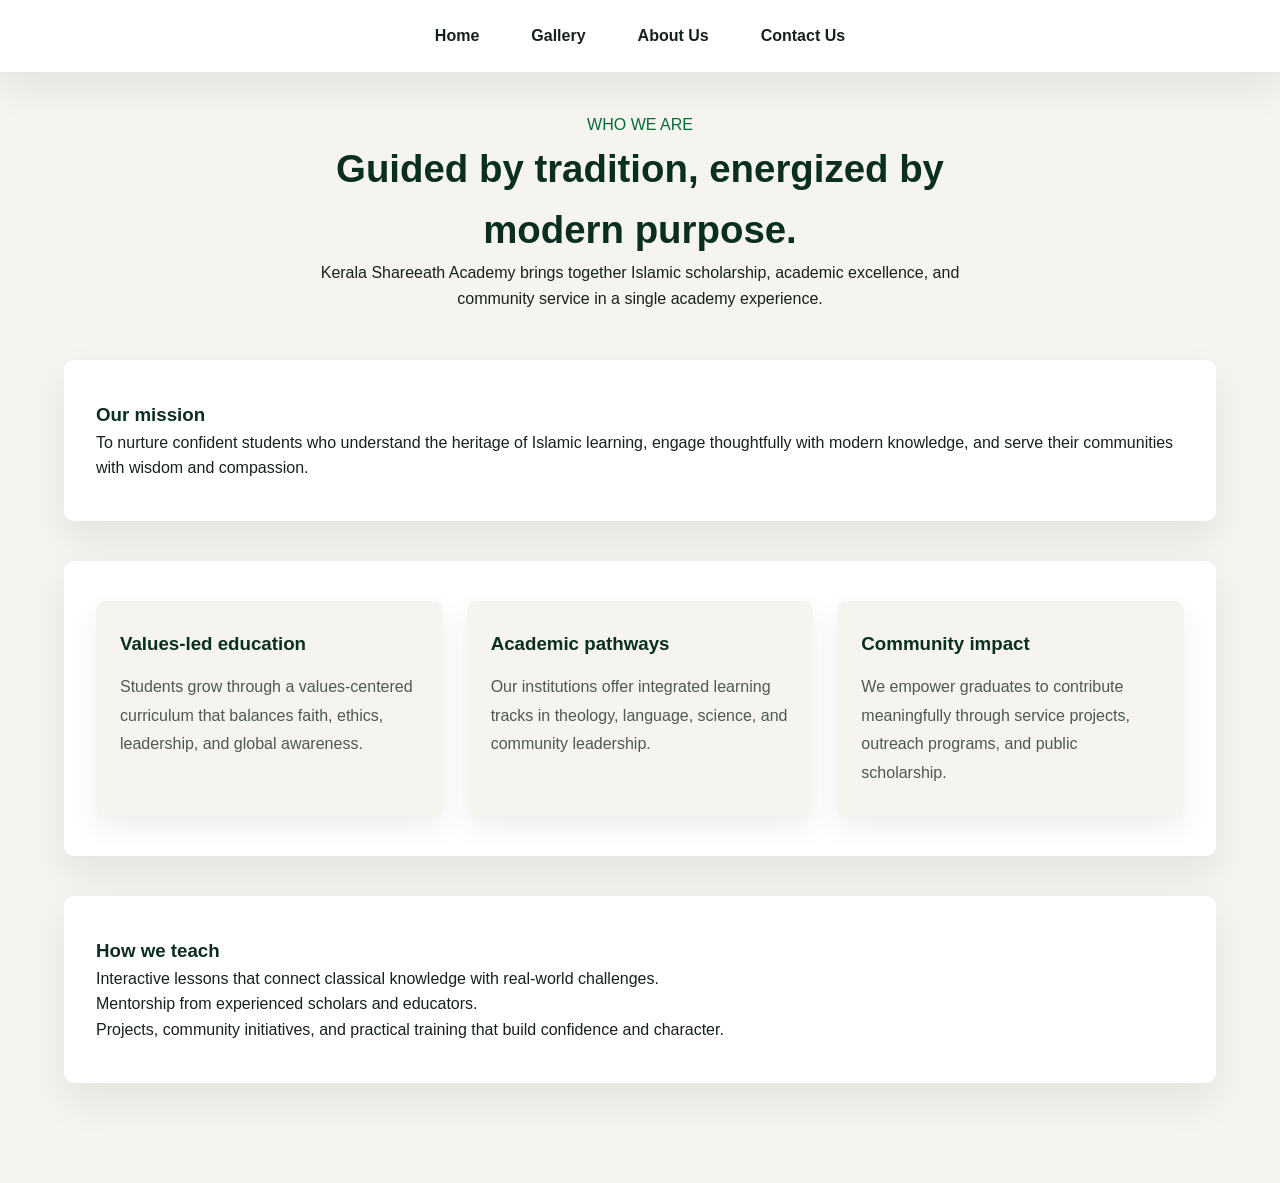
==== about.html @ facd6d51 "first commit" ====
<!doctype html>
<html lang="en">
<head>
  <meta charset="utf-8">
  <meta name="viewport" content="width=device-width,initial-scale=1">
  <title>About Us — Kerala Shareeath Academy</title>
  <link rel="stylesheet" href="style.css">
</head>
<body class="page-about">

<header class="site-header site-header--sub">
  <div class="nav-inner">
    <nav class="site-nav" aria-label="Primary">
      <ul>
        <li><a href="index.html">Home</a></li>
        <li><a href="gallery.html">Gallery</a></li>
        <li><a href="about.html" aria-current="page">About Us</a></li>
        <li><a href="contact.html">Contact Us</a></li>
      </ul>
    </nav>
    <button class="nav-toggle" aria-expanded="false" aria-label="Toggle navigation">☰</button>
  </div>
</header>

<main class="container">
  <section class="section-head">
    <span class="eyebrow eyebrow--dark">WHO WE ARE</span>
    <h2>Guided by tradition, energized by modern purpose.</h2>
    <p class="lead">Kerala Shareeath Academy brings together Islamic scholarship, academic excellence, and community service in a single academy experience.</p>
  </section>

  <section class="page-section">
    <h3>Our mission</h3>
    <p>To nurture confident students who understand the heritage of Islamic learning, engage thoughtfully with modern knowledge, and serve their communities with wisdom and compassion.</p>
  </section>

  <section class="page-section">
    <div class="feature-grid">
      <div class="card">
        <h3>Values-led education</h3>
        <p>Students grow through a values-centered curriculum that balances faith, ethics, leadership, and global awareness.</p>
      </div>
      <div class="card">
        <h3>Academic pathways</h3>
        <p>Our institutions offer integrated learning tracks in theology, language, science, and community leadership.</p>
      </div>
      <div class="card">
        <h3>Community impact</h3>
        <p>We empower graduates to contribute meaningfully through service projects, outreach programs, and public scholarship.</p>
      </div>
    </div>
  </section>

  <section class="page-section">
    <h3>How we teach</h3>
    <ul>
      <li>Interactive lessons that connect classical knowledge with real-world challenges.</li>
      <li>Mentorship from experienced scholars and educators.</li>
      <li>Projects, community initiatives, and practical training that build confidence and character.</li>
    </ul>
  </section>
</main>


<script src="script.js"></script>
</body>
</html>
---- style.css ----
/* ============================================================
   KERALA SHAREEATH ACADEMY — DESIGN TOKENS
   ============================================================ */
:root {
  /* Color */
  --forest-deep:   #0a2e1f;   /* darkest ink-green, footer / dark bands */
  --brand-green:   #0b8b4b;   /* mandated brand green */
  --brand-green-d: #076b3a;   /* hover / pressed state */
  --gold:          #c9a227;   /* Islamic ornament / accent */
  --sand:          #f5f4ef;   /* cool off-white section background */
  --ink:           #17211c;   /* primary body text */
  --ink-soft:      #4d5951;   /* secondary body text */
  --white:         #ffffff;

  /* Type */
  --font-display: 'Poppins', 'Segoe UI', sans-serif;
  --font-body:    'Inter', 'Segoe UI', sans-serif;

  /* Layout */
  --max-width: 1200px;
  --radius: 10px;
  --transition-fast: 0.25s ease;
  --transition-slow: 1.4s ease;
  --nav-height: 72px;
}

/* ============================================================
   RESET
   ============================================================ */
*, *::before, *::after { box-sizing: border-box; }
html { scroll-behavior: smooth; }
body {
  margin: 0;
  font-family: var(--font-body);
  color: var(--ink);
  background: var(--sand);
  line-height: 1.6;
  -webkit-font-smoothing: antialiased;
}
/* Page transition wrapper */
.page-enter { opacity: 0; transform: translateY(8px); }
.page-enter-active { opacity: 1; transform: translateY(0); transition: opacity 420ms ease, transform 420ms ease; }
.page-exit { opacity: 1; }
.page-exit-active { opacity: 0; transition: opacity 300ms ease; }
img { max-width: 100%; display: block; }
a { color: inherit; text-decoration: none; }
h1, h2, h3, h4 {
  font-family: var(--font-display);
  margin: 0;
  color: var(--forest-deep);
}
p { margin: 0; }
ul { list-style: none; margin: 0; padding: 0; }

:focus-visible {
  outline: 3px solid var(--gold);
  outline-offset: 3px;
}

@media (prefers-reduced-motion: reduce) {
  *, *::before, *::after {
    animation-duration: 0.01ms !important;
    transition-duration: 0.01ms !important;
    scroll-behavior: auto !important;
  }
}

/* ============================================================
   HERO
   ============================================================ */
.hero {
  position: relative;
  width: 100vw;
  height: 100vh;
  min-height: 560px;
  overflow: hidden;
  display: flex;
  flex-direction: column;
  align-items: center;
  justify-content: center;
  isolation: isolate;
}

/* Slideshow layers - desktop/tablet */
.hero-slides {
  position: absolute;
  inset: 0;
  z-index: 0;
}
.hero-slide {
  position: absolute;
  inset: 0;
  background-size: cover;
  background-position: center;
  background-repeat: no-repeat;
  opacity: 0;
  transition: opacity var(--transition-slow);
  will-change: opacity;
}
.hero-slide.is-active { opacity: 1; }

/* Static image - mobile only (hidden by default) */
.hero-static {
  position: absolute;
  inset: 0;
  z-index: 0;
  display: none;
  background-image: url('IMAGES/KSA1.jpeg');
  background-size: cover;
  background-position: center;
  background-repeat: no-repeat;
}

/* Gradient overlay */
.hero-overlay {
  position: absolute;
  inset: 0;
  z-index: 1;
  background: linear-gradient(
    rgba(0,0,0,0.55),
    rgba(0,0,0,0.45),
    rgba(0,0,0,0.65)
  );
}

/* Signature geometric motif, faint, top-right of hero */
.hero-lattice {
  position: absolute;
  top: 6%;
  right: 4%;
  width: 140px;
  height: 140px;
  color: rgba(255,255,255,0.35);
  z-index: 1;
  pointer-events: none;
}
.hero-lattice rect,
.hero-lattice pattern { fill: none; }

/* Content */
.hero-content {
  position: relative;
  z-index: 2;
  text-align: center;
  color: var(--white);
  padding: 0 24px;
  max-width: 900px;
}
.hero-eyebrow {
  font-family: var(--font-body);
  font-size: 0.8rem;
  font-weight: 600;
  letter-spacing: 0.22em;
  color: var(--gold);
  margin-bottom: 18px;
  text-shadow: 0 1px 6px rgba(0,0,0,0.5);
}
.hero-title {
  font-size: clamp(2.4rem, 6vw, 4.6rem);
  font-weight: 700;
  line-height: 1.12;
  letter-spacing: -0.01em;
  color: var(--white);
  text-shadow: 0 3px 20px rgba(0,0,0,0.45);
}
.hero-subtitle {
  margin-top: 22px;
  font-size: clamp(1rem, 2vw, 1.3rem);
  font-weight: 400;
  color: rgba(255,255,255,0.92);
  text-shadow: 0 2px 10px rgba(0,0,0,0.4);
  max-width: 620px;
  margin-left: auto;
  margin-right: auto;
}

/* Bottom CTA buttons */
.hero-actions {
  position: absolute;
  z-index: 2;
  bottom: 8%;
  left: 0;
  right: 0;
  display: flex;
  flex-direction: row;
  justify-content: center;
  align-items: center;
  gap: 18px;
  padding: 0 24px;
}

.btn {
  display: inline-flex;
  align-items: center;
  justify-content: center;
  padding: 14px 30px;
  border-radius: 999px;
  font-family: var(--font-body);
  font-size: 0.95rem;
  font-weight: 600;
  letter-spacing: 0.01em;
  white-space: nowrap;
  transition: transform var(--transition-fast), box-shadow var(--transition-fast), background var(--transition-fast), border-color var(--transition-fast);
  box-shadow: 0 6px 20px rgba(0,0,0,0.22);
  cursor: pointer;
  border: 2px solid transparent;
}
.btn:hover,
.btn:focus-visible {
  transform: translateY(-3px) scale(1.04);
  box-shadow: 0 10px 26px rgba(0,0,0,0.3);
}

.btn-primary {
  background: var(--brand-green);
  color: var(--white);
}
.btn-primary:hover,
.btn-primary:focus-visible {
  background: var(--brand-green-d);
}

.btn-secondary {
  background: rgba(255,255,255,0.08);
  color: var(--white);
  border-color: rgba(255,255,255,0.75);
  backdrop-filter: blur(6px);
}
.btn-secondary:hover,
.btn-secondary:focus-visible {
  background: rgba(255,255,255,0.2);
  border-color: var(--white);
}

/* Scroll cue */
.hero-scroll-cue {
  position: absolute;
  z-index: 2;
  bottom: 2.4%;
  width: 22px;
  height: 36px;
  border: 2px solid rgba(255,255,255,0.6);
  border-radius: 12px;
}
.hero-scroll-cue span {
  position: absolute;
  top: 6px;
  left: 50%;
  width: 4px;
  height: 8px;
  background: var(--gold);
  border-radius: 2px;
  transform: translateX(-50%);
  animation: scrollcue 1.8s ease infinite;
}
@keyframes scrollcue {
  0%   { opacity: 1; top: 6px; }
  70%  { opacity: 0.2; top: 18px; }
  100% { opacity: 0; top: 18px; }
}

/* ============================================================
   SHARED SECTION HELPERS
   ============================================================ */
main { overflow: visible; }

html { scroll-padding-top: var(--nav-height); }

.container {
  max-width: var(--max-width);
  margin: 0 auto;
  padding: 40px 24px 60px;
}

.page-gallery main,
.page-about main,
.page-contact main {
  padding-top: calc(var(--nav-height) + 40px);
}

.page-section {
  background: var(--white);
  border-radius: var(--radius);
  box-shadow: 0 18px 40px rgba(10,46,31,0.08);
  padding: 40px 32px;
  margin-bottom: 40px;
}

.feature-grid,
.gallery-grid,
.contact-grid {
  display: grid;
  gap: 24px;
}

.feature-grid {
  grid-template-columns: repeat(3, minmax(220px, 1fr));
}

.gallery-grid {
  grid-template-columns: repeat(3, minmax(180px, 1fr));
}

.gallery-grid img {
  width: 100%;
  height: 320px;
  object-fit: cover;
  border-radius: 18px;
  transition: transform var(--transition-fast), filter var(--transition-fast);
}
.gallery-grid img:hover {
  transform: translateY(-6px);
  filter: saturate(1.12) brightness(1.02);
}

.contact-grid {
  grid-template-columns: 1fr 1fr;
}

.card {
  background: var(--sand);
  padding: 28px 24px;
  border-radius: var(--radius);
  box-shadow: 0 12px 28px rgba(10,46,31,0.08);
}

.card h3 {
  margin-bottom: 14px;
}

.card p,
.card li {
  color: var(--ink-soft);
  line-height: 1.8;
}
.eyebrow--dark { color: var(--brand-green-d); }

.section-head {
  max-width: 640px;
  margin: 0 auto 48px;
  text-align: center;
}
.section-head h2 { font-size: clamp(1.8rem, 3vw, 2.4rem); }

/* ============================================================
   WELCOME / ABOUT
   ============================================================ */
.welcome {
  max-width: var(--max-width);
  margin: 0 auto;
  padding: 96px 24px;
  display: grid;
  grid-template-columns: 1.2fr 0.8fr;
  gap: 60px;
  align-items: center;
}
.welcome-copy h2 {
  font-size: clamp(1.9rem, 3.4vw, 2.6rem);
  line-height: 1.2;
  margin-bottom: 22px;
}
.welcome-copy p {
  color: var(--ink-soft);
  font-size: 1.05rem;
  max-width: 54ch;
}
.link-arrow {
  display: inline-block;
  margin-top: 24px;
  font-weight: 600;
  color: var(--brand-green-d);
  border-bottom: 2px solid transparent;
  transition: border-color var(--transition-fast);
}
.link-arrow:hover { border-color: var(--brand-green-d); }

.welcome-motif {
  display: flex;
  align-items: center;
  justify-content: center;
}
.motif-svg {
  width: 100%;
  max-width: 280px;
  color: var(--gold);
  opacity: 0.85;
}

/* ============================================================
   INSTITUTIONS
   ============================================================ */
.institutions {
  background: var(--white);
  padding: 96px 24px;
}
.institutions-grid {
  max-width: var(--max-width);
  margin: 0 auto;
  display: grid;
  grid-template-columns: repeat(4, 1fr);
  gap: 28px;
}
.inst-card {
  background: var(--sand);
  border-radius: var(--radius);
  padding: 32px 24px;
  text-align: left;
  transition: transform var(--transition-fast), box-shadow var(--transition-fast);
  border: 1px solid rgba(10,46,31,0.06);
}
.inst-card:hover {
  transform: translateY(-6px);
  box-shadow: 0 14px 30px rgba(10,46,31,0.1);
}
.inst-icon {
  font-size: 1.8rem;
  margin-bottom: 16px;
}
.inst-card h3 {
  font-size: 1.15rem;
  margin-bottom: 10px;
}
.inst-card p {
  color: var(--ink-soft);
  font-size: 0.96rem;
}

/* ============================================================
   STATS BAND
   ============================================================ */
.stats {
  background: var(--forest-deep);
  padding: 64px 24px;
}
.stats-grid {
  max-width: var(--max-width);
  margin: 0 auto;
  display: grid;
  grid-template-columns: repeat(4, 1fr);
  gap: 24px;
  text-align: center;
}
.stat-num {
  display: block;
  font-family: var(--font-display);
  font-size: clamp(1.8rem, 3vw, 2.6rem);
  font-weight: 700;
  color: var(--gold);
}
.stat-label {
  display: block;
  margin-top: 8px;
  font-size: 0.9rem;
  letter-spacing: 0.04em;
  color: rgba(255,255,255,0.85);
}

/* ============================================================
   ADMISSIONS CALLOUT
   ============================================================ */
.admissions {
  background: var(--sand);
  padding: 96px 24px;
  text-align: center;
}
.admissions-inner {
  max-width: 560px;
  margin: 0 auto;
}
.admissions-inner h2 {
  font-size: clamp(1.8rem, 3vw, 2.3rem);
  margin-bottom: 16px;
}
.admissions-inner p {
  color: var(--ink-soft);
  margin-bottom: 30px;
}
.admissions .btn-primary {
  box-shadow: 0 8px 22px rgba(11,139,75,0.25);
}

/* ============================================================
   RESPONSIVE — TABLET
   ============================================================ */
@media (max-width: 1024px) {
  .institutions-grid { grid-template-columns: repeat(2, 1fr); }
  .welcome { grid-template-columns: 1fr; }
  .welcome-motif { order: -1; max-width: 220px; margin: 0 auto; }
}

/* ============================================================
   RESPONSIVE — MOBILE (< 768px)
   ============================================================ */
@media (max-width: 768px) {

  /* Hero: swap slideshow for static first image */
  .hero-slides { display: none; }
  .hero-static { display: block; }

  .hero { min-height: 100svh; padding-bottom: 24px; }

  .hero-content { padding: 0 20px; }
  .hero-eyebrow { font-size: 0.7rem; letter-spacing: 0.16em; }
  .hero-title { font-size: clamp(2rem, 9vw, 2.6rem); }
  .hero-subtitle { font-size: 1rem; margin-top: 16px; }

  .hero-lattice { width: 90px; height: 90px; top: 4%; right: 5%; }

  /* Buttons stack full width */
  .hero-actions {
    flex-direction: column;
    bottom: 6%;
    gap: 12px;
    width: 100%;
    padding: 0 22px;
  }
  .btn {
    width: 100%;
    padding: 15px 24px;
  }
  .hero-scroll-cue { display: none; }

  .welcome,
  .institutions,
  .admissions {
    padding: 64px 20px;
  }
  .institutions-grid { grid-template-columns: 1fr; }
  .stats-grid { grid-template-columns: repeat(2, 1fr); gap: 32px 20px; }
}

@media (max-width: 400px) {
  .hero-title { font-size: 1.9rem; }
}

/* ============ NAVBAR ============ */
.site-header {
  position: fixed;
  top: 0;
  left: 0;
  right: 0;
  height: var(--nav-height);
  display: flex;
  align-items: center;
  z-index: 40;
  background: rgba(0,0,0,0.24);
  backdrop-filter: blur(14px);
  color: var(--white);
}
.site-header .nav-inner {
  max-width: var(--max-width);
  margin: 0 auto;
  width: 100%;
  padding: 0 24px;
  display: flex;
  align-items: center;
  justify-content: center;
}
.nav-logo {
  position: absolute;
  left: 400px;
  top: 50%;
  transform: translateY(-50%);
  width: 58px;
  height: 58px;
  object-fit: contain;
  z-index: 2;
}
.site-nav ul { display: flex; gap: 24px; align-items: center; }
.site-nav a { color: rgba(255,255,255,0.92); padding: 10px 14px; border-radius: 14px; transition: background 180ms ease, color 180ms ease; font-weight: 600; }
.site-nav a:hover, .site-nav a:focus { background: rgba(255,255,255,0.14); color: var(--white); }
.nav-toggle { display: none; background: transparent; color: var(--white); border: none; font-size: 1.4rem; cursor: pointer; }

/* Sub-headers on inner pages: make header solid and subtle */
.site-header--sub { background: var(--white); color: var(--ink); box-shadow: 0 16px 38px rgba(10,46,31,0.08); }
.site-header--sub .site-nav a { color: var(--ink); }
.site-header--sub .nav-toggle { color: var(--ink); }

.site-nav.show { display: flex; }

@media (max-width: 768px) {
  .site-nav { display: none; }
  .nav-toggle { display: inline-flex; }
  .site-header--sub .nav-toggle { color: var(--ink); }

  .nav-logo {
    left: 16px;
    width: 50px;
    height: 50px;
  }
}

@media (max-width: 700px) {
  .site-nav {
    position: absolute;
    top: calc(var(--nav-height) + 12px);
    right: 20px;
    background: rgba(255,255,255,0.98);
    border-radius: 18px;
    box-shadow: 0 24px 48px rgba(0,0,0,0.14);
    padding: 16px;
    display: none;
    width: min(260px, calc(100% - 40px));
  }
  .site-nav ul { flex-direction: column; gap: 14px; }
}
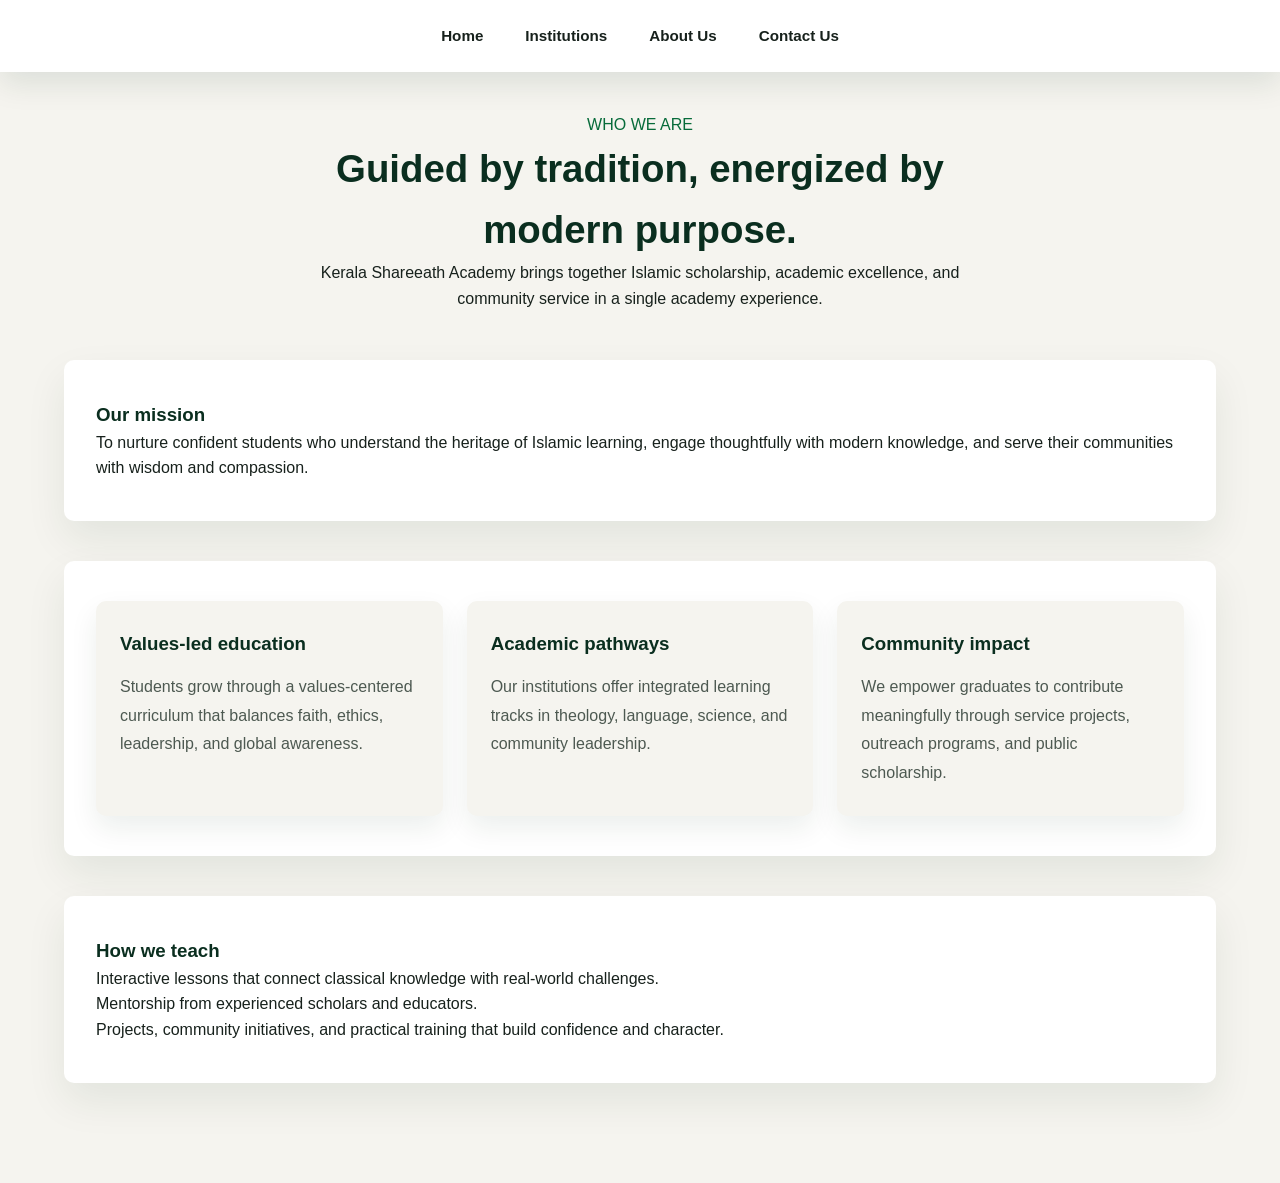
==== commit 1d397561: "gallery" ====
--- a/about.html
+++ b/about.html
@@ -13,7 +13,7 @@
     <nav class="site-nav" aria-label="Primary">
       <ul>
         <li><a href="index.html">Home</a></li>
-        <li><a href="gallery.html">Gallery</a></li>
+        <li><a href="gallery.html">Institutions</a></li>
         <li><a href="about.html" aria-current="page">About Us</a></li>
         <li><a href="contact.html">Contact Us</a></li>
       </ul>
--- a/style.css
+++ b/style.css
@@ -491,49 +491,245 @@
 /* ============================================================
    RESPONSIVE — MOBILE (< 768px)
    ============================================================ */
+/* ============================================================
+   MOBILE — COMPLETE HERO REDESIGN
+   ============================================================ */
+
 @media (max-width: 768px) {
 
-  /* Hero: swap slideshow for static first image */
-  .hero-slides { display: none; }
-  .hero-static { display: block; }
-
-  .hero { min-height: 100svh; padding-bottom: 24px; }
-
-  .hero-content { padding: 0 20px; }
-  .hero-eyebrow { font-size: 0.7rem; letter-spacing: 0.16em; }
-  .hero-title { font-size: clamp(2rem, 9vw, 2.6rem); }
-  .hero-subtitle { font-size: 1rem; margin-top: 16px; }
-
-  .hero-lattice { width: 90px; height: 90px; top: 4%; right: 5%; }
-
-  /* Buttons stack full width */
+  /* --------------------------------
+     HERO
+     -------------------------------- */
+
+  .hero {
+    width: 100%;
+    height: 100svh;
+    min-height: 680px;
+
+    display: flex;
+    flex-direction: column;
+
+    justify-content: flex-end;
+
+    padding: 0;
+
+    overflow: hidden;
+  }
+
+
+  /* --------------------------------
+     Mobile background
+     -------------------------------- */
+
+  .hero-slides {
+    display: block;
+  }
+
+  .hero-slide {
+    background-position: center center;
+    background-size: cover;
+  }
+
+  .hero-static {
+    display: none;
+  }
+
+
+  /* --------------------------------
+     Darker mobile overlay
+     -------------------------------- */
+
+  .hero-overlay {
+    background:
+      linear-gradient(
+        to bottom,
+        rgba(0,0,0,0.15) 0%,
+        rgba(0,0,0,0.20) 30%,
+        rgba(0,0,0,0.70) 72%,
+        rgba(0,0,0,0.92) 100%
+      );
+  }
+
+
+  /* --------------------------------
+     Hide decorative lattice
+     -------------------------------- */
+
+  .hero-lattice {
+    display: none;
+  }
+
+
+  /* --------------------------------
+     Hero content
+     -------------------------------- */
+
+  .hero-content {
+    position: relative;
+
+    width: 100%;
+
+    padding: 0 24px;
+
+    margin-bottom: 25px;
+
+    text-align: center;
+
+    z-index: 2;
+  }
+
+
+  .hero-eyebrow {
+    font-size: 0.68rem;
+
+    line-height: 1.5;
+
+    letter-spacing: 0.14em;
+
+    margin-bottom: 12px;
+
+    color: var(--gold);
+  }
+
+
+  .hero-title {
+    font-size: clamp(2.25rem, 11vw, 3.2rem);
+
+    line-height: 1.08;
+
+    letter-spacing: -0.02em;
+
+    text-shadow:
+      0 3px 18px rgba(0,0,0,0.55);
+  }
+
+
+  .hero-subtitle {
+    margin-top: 16px;
+
+    max-width: 340px;
+
+    margin-left: auto;
+    margin-right: auto;
+
+    font-size: 0.98rem;
+
+    line-height: 1.6;
+
+    color: rgba(255,255,255,0.92);
+  }
+
+
+  /* --------------------------------
+     MOBILE BUTTONS
+     -------------------------------- */
+
   .hero-actions {
+
+    position: relative;
+
+    width: 100%;
+
+    left: auto;
+    right: auto;
+    bottom: auto;
+
+    z-index: 3;
+
+    display: flex;
+
     flex-direction: column;
-    bottom: 6%;
-    gap: 12px;
+
+    gap: 11px;
+
+    padding: 0 24px 34px;
+  }
+
+
+  .btn {
+
     width: 100%;
-    padding: 0 22px;
-  }
-  .btn {
-    width: 100%;
-    padding: 15px 24px;
-  }
-  .hero-scroll-cue { display: none; }
-
-  .welcome,
-  .institutions,
-  .admissions {
-    padding: 64px 20px;
-  }
-  .institutions-grid { grid-template-columns: 1fr; }
-  .stats-grid { grid-template-columns: repeat(2, 1fr); gap: 32px 20px; }
-}
+
+    min-height: 52px;
+
+    padding: 14px 20px;
+
+    border-radius: 14px;
+
+    font-size: 0.92rem;
+
+    white-space: normal;
+
+    text-align: center;
+  }
+
+
+  .btn-primary {
+    box-shadow:
+      0 8px 24px rgba(0,0,0,0.25);
+  }
+
+
+  .btn-secondary {
+    background: rgba(255,255,255,0.12);
+
+    backdrop-filter: blur(10px);
+    -webkit-backdrop-filter: blur(10px);
+  }
+
+
+  /* --------------------------------
+     Hide scroll indicator
+     -------------------------------- */
+
+  .hero-scroll-cue {
+    display: none;
+  }
+}
+
 
 @media (max-width: 400px) {
   .hero-title { font-size: 1.9rem; }
 }
-
+@media (max-width: 400px) {
+
+  .hero {
+    min-height: 620px;
+  }
+
+  .hero-content {
+    padding: 0 20px;
+    margin-bottom: 20px;
+  }
+
+  .hero-eyebrow {
+    font-size: 0.62rem;
+  }
+
+  .hero-title {
+    font-size: 2.05rem;
+  }
+
+  .hero-subtitle {
+    font-size: 0.9rem;
+    line-height: 1.5;
+  }
+
+  .hero-actions {
+    padding-left: 20px;
+    padding-right: 20px;
+    padding-bottom: 24px;
+  }
+
+  .btn {
+    min-height: 50px;
+  }
+}
 /* ============ NAVBAR ============ */
+/* ============================================================
+   RESPONSIVE NAVBAR
+   ============================================================ */
+
 .site-header {
   position: fixed;
   top: 0;
@@ -542,65 +738,999 @@
   height: var(--nav-height);
   display: flex;
   align-items: center;
-  z-index: 40;
-  background: rgba(0,0,0,0.24);
+  z-index: 1000;
+
+  background: rgba(0, 0, 0, 0.30);
   backdrop-filter: blur(14px);
+  -webkit-backdrop-filter: blur(14px);
+
   color: var(--white);
 }
+
 .site-header .nav-inner {
+  position: relative;
+
   max-width: var(--max-width);
+  width: 100%;
+  height: 100%;
+
   margin: 0 auto;
-  width: 100%;
   padding: 0 24px;
+
   display: flex;
   align-items: center;
   justify-content: center;
 }
+
+
+/* =========================
+   LOGO
+   ========================= */
+
+.nav-logo-link {
+  position: absolute;
+  left: 24px;
+  top: 50%;
+
+  transform: translateY(-50%);
+
+  display: flex;
+  align-items: center;
+
+  z-index: 1002;
+}
+
 .nav-logo {
-  position: absolute;
-  left: 400px;
-  top: 50%;
-  transform: translateY(-50%);
   width: 58px;
   height: 58px;
+
   object-fit: contain;
+
+  display: block;
+}
+
+
+/* =========================
+   DESKTOP NAVIGATION
+   ========================= */
+
+.site-nav {
+  display: flex;
+  align-items: center;
+}
+
+.site-nav ul {
+  display: flex;
+  align-items: center;
+  justify-content: center;
+
+  gap: 10px;
+}
+
+.site-nav a {
+  display: block;
+
+  color: rgba(255,255,255,0.95);
+
+  padding: 10px 16px;
+
+  border-radius: 12px;
+
+  font-weight: 600;
+  font-size: 0.95rem;
+
+  transition:
+    background 180ms ease,
+    color 180ms ease,
+    transform 180ms ease;
+}
+
+.site-nav a:hover,
+.site-nav a:focus-visible {
+  background: rgba(255,255,255,0.15);
+  color: var(--white);
+
+  transform: translateY(-1px);
+}
+
+
+/* =========================
+   HAMBURGER
+   ========================= */
+
+.nav-toggle {
+  display: none;
+
+  position: absolute;
+  right: 20px;
+  top: 50%;
+
+  transform: translateY(-50%);
+
+  width: 44px;
+  height: 44px;
+
+  align-items: center;
+  justify-content: center;
+
+  background: rgba(255,255,255,0.10);
+
+  color: var(--white);
+
+  border: 1px solid rgba(255,255,255,0.30);
+  border-radius: 10px;
+
+  font-size: 1.5rem;
+  line-height: 1;
+
+  cursor: pointer;
+
+  z-index: 1002;
+}
+
+
+/* =========================
+   INNER PAGE HEADER
+   ========================= */
+
+.site-header--sub {
+  background: rgba(255,255,255,0.96);
+
+  color: var(--ink);
+
+  box-shadow: 0 12px 30px rgba(10,46,31,0.10);
+}
+
+.site-header--sub .site-nav a {
+  color: var(--ink);
+}
+
+.site-header--sub .nav-toggle {
+  color: var(--ink);
+
+  background: rgba(10,46,31,0.06);
+  border-color: rgba(10,46,31,0.15);
+}
+
+
+/* ============================================================
+   TABLET
+   ============================================================ */
+
+@media (max-width: 1024px) {
+
+  .site-header .nav-inner {
+    padding: 0 20px;
+  }
+
+  .nav-logo-link {
+    left: 20px;
+  }
+
+  .nav-logo {
+    width: 54px;
+    height: 54px;
+  }
+
+  .site-nav ul {
+    gap: 4px;
+  }
+
+  .site-nav a {
+    padding: 9px 12px;
+    font-size: 0.9rem;
+  }
+}
+
+
+/* ============================================================
+   MOBILE NAVBAR
+   ============================================================ */
+
+@media (max-width: 768px) {
+
+  .site-header {
+    height: 64px;
+  }
+
+  .site-header .nav-inner {
+    padding: 0 16px;
+    justify-content: center;
+  }
+
+  .nav-logo-link {
+    left: 16px;
+  }
+
+  .nav-logo {
+    width: 48px;
+    height: 48px;
+  }
+
+  /* Hamburger visible */
+  .nav-toggle {
+    display: inline-flex;
+  }
+
+  /* Closed menu */
+  .site-nav {
+    display: none;
+
+    position: fixed;
+
+    top: 74px;
+    left: 16px;
+    right: 16px;
+
+    width: auto;
+
+    padding: 12px;
+
+    background: rgba(255,255,255,0.98);
+
+    border: 1px solid rgba(10,46,31,0.08);
+
+    border-radius: 18px;
+
+    box-shadow:
+      0 20px 50px rgba(0,0,0,0.20);
+
+    z-index: 1001;
+  }
+
+  /* OPEN menu */
+  .site-nav.show {
+    display: block;
+  }
+
+  .site-nav ul {
+    display: flex;
+    flex-direction: column;
+
+    width: 100%;
+
+    gap: 4px;
+  }
+
+  .site-nav li {
+    width: 100%;
+  }
+
+  .site-nav a {
+    width: 100%;
+
+    padding: 14px 16px;
+
+    color: var(--forest-deep);
+
+    border-radius: 12px;
+
+    font-size: 1rem;
+    font-weight: 600;
+
+    text-align: center;
+  }
+
+  .site-nav a:hover,
+  .site-nav a:focus-visible {
+    background: rgba(11,139,75,0.10);
+
+    color: var(--brand-green-d);
+
+    transform: none;
+  }
+
+  .site-header--sub .site-nav a {
+    color: var(--forest-deep);
+  }
+}
+
+
+/* ============================================================
+   SMALL PHONES
+   ============================================================ */
+
+@media (max-width: 400px) {
+
+  .site-header {
+    height: 60px;
+  }
+
+  .nav-logo {
+    width: 44px;
+    height: 44px;
+  }
+
+  .nav-toggle {
+    right: 14px;
+
+    width: 42px;
+    height: 42px;
+  }
+
+  .site-nav {
+    top: 70px;
+    left: 12px;
+    right: 12px;
+  }
+}
+/* ============================================================
+   KSA INSTITUTIONS PAGE
+   ============================================================ */
+
+.page-gallery {
+  background: var(--sand);
+}
+
+
+/* ============================================================
+   PAGE INTRO
+   ============================================================ */
+
+.institutions-page {
+  width: 100%;
+  overflow: hidden;
+}
+
+.institutions-intro {
+  min-height: 38vh;
+
+  display: flex;
+  align-items: center;
+  justify-content: center;
+
+  padding:
+    calc(var(--nav-height) + 45px)
+    24px
+    55px;
+
+  background:
+    linear-gradient(
+      135deg,
+      var(--forest-deep),
+      #0b5032
+    );
+
+  color: var(--white);
+
+  text-align: center;
+
+  position: relative;
+  isolation: isolate;
+}
+
+
+/* subtle gold decorative circle */
+
+.institutions-intro::before {
+  content: "";
+
+  position: absolute;
+
+  width: 320px;
+  height: 320px;
+
+  border: 1px solid rgba(201,162,39,0.22);
+  border-radius: 50%;
+
+  top: -170px;
+  right: -100px;
+
+  z-index: -1;
+}
+
+
+.institutions-intro::after {
+  content: "";
+
+  position: absolute;
+
+  width: 220px;
+  height: 220px;
+
+  border: 1px solid rgba(201,162,39,0.15);
+  border-radius: 50%;
+
+  bottom: -130px;
+  left: -80px;
+
+  z-index: -1;
+}
+
+
+.institutions-intro-inner {
+  max-width: 760px;
+  margin: 0 auto;
+}
+
+
+.institution-eyebrow {
+  display: inline-block;
+
+  margin-bottom: 14px;
+
+  font-family: var(--font-body);
+
+  font-size: 0.75rem;
+
+  font-weight: 700;
+
+  letter-spacing: 0.20em;
+
+  color: var(--gold);
+}
+
+
+.institutions-intro h1 {
+  color: var(--white);
+
+  font-size: clamp(
+    2rem,
+    5vw,
+    3.5rem
+  );
+
+  line-height: 1.15;
+
+  margin-bottom: 18px;
+}
+
+
+.institutions-intro p {
+  max-width: 650px;
+
+  margin: 0 auto;
+
+  color: rgba(255,255,255,0.82);
+
+  font-size: 1rem;
+
+  line-height: 1.8;
+}
+
+
+/* ============================================================
+   INSTITUTION SHOWCASE
+   ============================================================ */
+
+.institution-showcase {
+  padding: 0px 24px 50px;
+
+  background:
+    linear-gradient(
+      to bottom,
+      var(--sand),
+      #ffffff
+    );
+}
+
+
+.institution-cards {
+  max-width: 1200px;
+
+  margin: 0 auto;
+
+  display: grid;
+
+  grid-template-columns:
+    repeat(3, minmax(0, 1fr));
+
+  gap: 28px;
+
+  align-items: stretch;
+}
+
+
+/* ============================================================
+   INSTITUTION CARD
+   ============================================================ */
+
+.institution-card {
+
+  background: var(--white);
+
+  border-radius: 22px;
+
+  overflow: hidden;
+
+  border: 1px solid rgba(10,46,31,0.07);
+
+  box-shadow:
+    0 18px 45px rgba(10,46,31,0.09);
+
+  display: flex;
+
+  flex-direction: column;
+
+  transition:
+    transform var(--transition-fast),
+    box-shadow var(--transition-fast);
+}
+
+
+.institution-card:hover {
+
+  transform: translateY(-8px);
+
+  box-shadow:
+    0 25px 55px rgba(10,46,31,0.15);
+}
+
+
+/* ============================================================
+   INSTITUTION IMAGE
+   ============================================================ */
+
+.institution-image {
+
+  position: relative;
+
+  width: 100%;
+
+  height: 250px;
+
+  overflow: hidden;
+
+  background:
+    linear-gradient(
+      135deg,
+      #0a2e1f,
+      #0b8b4b
+    );
+}
+
+
+.institution-image::after {
+
+  content: "";
+
+  position: absolute;
+
+  inset: 0;
+
+  background:
+    linear-gradient(
+      to bottom,
+      transparent 45%,
+      rgba(0,0,0,0.45)
+    );
+
+  pointer-events: none;
+}
+
+
+.institution-image img {
+
+  width: 100%;
+  height: 100%;
+
+  object-fit: cover;
+
+  display: block;
+
+  transition:
+    transform 0.6s ease;
+}
+
+
+.institution-card:hover
+.institution-image img {
+
+  transform: scale(1.06);
+}
+
+
+/* Image number */
+
+.institution-number {
+
+  position: absolute;
+
+  left: 18px;
+  bottom: 16px;
+
   z-index: 2;
-}
-.site-nav ul { display: flex; gap: 24px; align-items: center; }
-.site-nav a { color: rgba(255,255,255,0.92); padding: 10px 14px; border-radius: 14px; transition: background 180ms ease, color 180ms ease; font-weight: 600; }
-.site-nav a:hover, .site-nav a:focus { background: rgba(255,255,255,0.14); color: var(--white); }
-.nav-toggle { display: none; background: transparent; color: var(--white); border: none; font-size: 1.4rem; cursor: pointer; }
-
-/* Sub-headers on inner pages: make header solid and subtle */
-.site-header--sub { background: var(--white); color: var(--ink); box-shadow: 0 16px 38px rgba(10,46,31,0.08); }
-.site-header--sub .site-nav a { color: var(--ink); }
-.site-header--sub .nav-toggle { color: var(--ink); }
-
-.site-nav.show { display: flex; }
+
+  width: 42px;
+  height: 42px;
+
+  display: flex;
+
+  align-items: center;
+  justify-content: center;
+
+  border-radius: 50%;
+
+  background: var(--gold);
+
+  color: var(--forest-deep);
+
+  font-family: var(--font-display);
+
+  font-weight: 800;
+
+  font-size: 0.9rem;
+}
+
+
+/* ============================================================
+   CARD CONTENT
+   ============================================================ */
+
+.institution-content {
+
+  padding: 30px 26px 28px;
+
+  display: flex;
+
+  flex-direction: column;
+
+  flex: 1;
+}
+
+
+.institution-label {
+
+  display: block;
+
+  margin-bottom: 10px;
+
+  color: var(--brand-green-d);
+
+  font-size: 0.68rem;
+
+  font-weight: 700;
+
+  letter-spacing: 0.14em;
+}
+
+
+.institution-content h2 {
+
+  font-size: 1.35rem;
+
+  line-height: 1.3;
+
+  margin-bottom: 14px;
+
+  color: var(--forest-deep);
+}
+
+
+.institution-content p {
+
+  color: var(--ink-soft);
+
+  font-size: 0.93rem;
+
+  line-height: 1.75;
+
+  margin-bottom: 24px;
+
+  flex: 1;
+}
+
+
+/* ============================================================
+   KNOW MORE BUTTON
+   ============================================================ */
+
+.institution-btn {
+
+  align-self: flex-start;
+
+  display: inline-flex;
+
+  align-items: center;
+
+  gap: 10px;
+
+  padding: 11px 18px;
+
+  border-radius: 999px;
+
+  background: var(--brand-green);
+
+  color: var(--white);
+
+  font-size: 0.88rem;
+
+  font-weight: 600;
+
+  transition:
+    background var(--transition-fast),
+    transform var(--transition-fast),
+    box-shadow var(--transition-fast);
+}
+
+
+.institution-btn span {
+
+  font-size: 1.1rem;
+
+  line-height: 1;
+
+  transition:
+    transform var(--transition-fast);
+}
+
+
+.institution-btn:hover {
+
+  background: var(--brand-green-d);
+
+  transform: translateY(-2px);
+
+  box-shadow:
+    0 8px 20px rgba(11,139,75,0.25);
+}
+
+
+.institution-btn:hover span {
+
+  transform: translateX(4px);
+}
+
+
+/* ============================================================
+   BOTTOM MESSAGE
+   ============================================================ */
+
+.institution-footer {
+
+  background: var(--forest-deep);
+
+  color: var(--white);
+
+  text-align: center;
+
+  padding: 70px 24px;
+}
+
+
+.institution-footer > div {
+
+  max-width: 700px;
+
+  margin: 0 auto;
+}
+
+
+.institution-footer h2 {
+
+  color: var(--white);
+
+  font-size: clamp(
+    1.7rem,
+    4vw,
+    2.5rem
+  );
+
+  line-height: 1.2;
+
+  margin-bottom: 16px;
+}
+
+
+.institution-footer p {
+
+  color: rgba(255,255,255,0.75);
+
+  max-width: 620px;
+
+  margin: 0 auto;
+
+  line-height: 1.8;
+}
+
+
+/* ============================================================
+   TABLET
+   ============================================================ */
+
+@media (max-width: 1024px) {
+
+  .institutions-intro {
+
+    min-height: 35vh;
+
+    padding:
+      calc(var(--nav-height) + 40px)
+      24px
+      50px;
+  }
+
+
+  .institution-showcase {
+
+    padding:
+      55px 22px
+      70px;
+  }
+
+
+  .institution-cards {
+
+    grid-template-columns:
+      repeat(2, minmax(0, 1fr));
+
+    gap: 22px;
+  }
+
+
+  .institution-card:last-child {
+
+    grid-column:
+      1 / -1;
+
+    max-width: 500px;
+
+    width: 100%;
+
+    margin: 0 auto;
+  }
+
+
+  .institution-image {
+
+    height: 230px;
+  }
+}
+
+
+/* ============================================================
+   MOBILE
+   ============================================================ */
 
 @media (max-width: 768px) {
-  .site-nav { display: none; }
-  .nav-toggle { display: inline-flex; }
-  .site-header--sub .nav-toggle { color: var(--ink); }
-
-  .nav-logo {
-    left: 16px;
-    width: 50px;
-    height: 50px;
-  }
-}
-
-@media (max-width: 700px) {
-  .site-nav {
-    position: absolute;
-    top: calc(var(--nav-height) + 12px);
-    right: 20px;
-    background: rgba(255,255,255,0.98);
+
+  .institutions-intro {
+
+    min-height: auto;
+
+    padding:
+      105px 22px
+      55px;
+  }
+
+
+  .institutions-intro h1 {
+
+    font-size: 2rem;
+
+    line-height: 1.15;
+  }
+
+
+  .institutions-intro p {
+
+    font-size: 0.9rem;
+
+    line-height: 1.7;
+  }
+
+
+  .institution-showcase {
+
+    padding:
+      40px 18px
+      55px;
+  }
+
+
+  .institution-cards {
+
+    display: flex;
+
+    flex-direction: column;
+
+    gap: 22px;
+  }
+
+
+  .institution-card {
+
+    width: 100%;
+
     border-radius: 18px;
-    box-shadow: 0 24px 48px rgba(0,0,0,0.14);
-    padding: 16px;
-    display: none;
-    width: min(260px, calc(100% - 40px));
-  }
-  .site-nav ul { flex-direction: column; gap: 14px; }
+  }
+
+
+  .institution-card:last-child {
+
+    max-width: none;
+
+    margin: 0;
+  }
+
+
+  .institution-image {
+
+    height: 220px;
+  }
+
+
+  .institution-content {
+
+    padding: 25px 22px 24px;
+  }
+
+
+  .institution-content h2 {
+
+    font-size: 1.25rem;
+  }
+
+
+  .institution-content p {
+
+    font-size: 0.9rem;
+
+    line-height: 1.7;
+  }
+
+
+  .institution-btn {
+
+    width: 100%;
+
+    justify-content: center;
+
+    padding: 12px 18px;
+  }
+
+
+  .institution-footer {
+
+    padding:
+      55px 22px;
+  }
+}
+
+
+/* ============================================================
+   SMALL MOBILE
+   ============================================================ */
+
+@media (max-width: 400px) {
+
+  .institutions-intro {
+
+    padding:
+      95px 18px
+      45px;
+  }
+
+
+  .institutions-intro h1 {
+
+    font-size: 1.8rem;
+  }
+
+
+  .institution-showcase {
+
+    padding:
+      30px 14px
+      45px;
+  }
+
+
+  .institution-image {
+
+    height: 200px;
+  }
+
+
+  .institution-content {
+
+    padding:
+      22px 19px;
+  }
+
+
+  .institution-content h2 {
+
+    font-size: 1.15rem;
+  }
 }
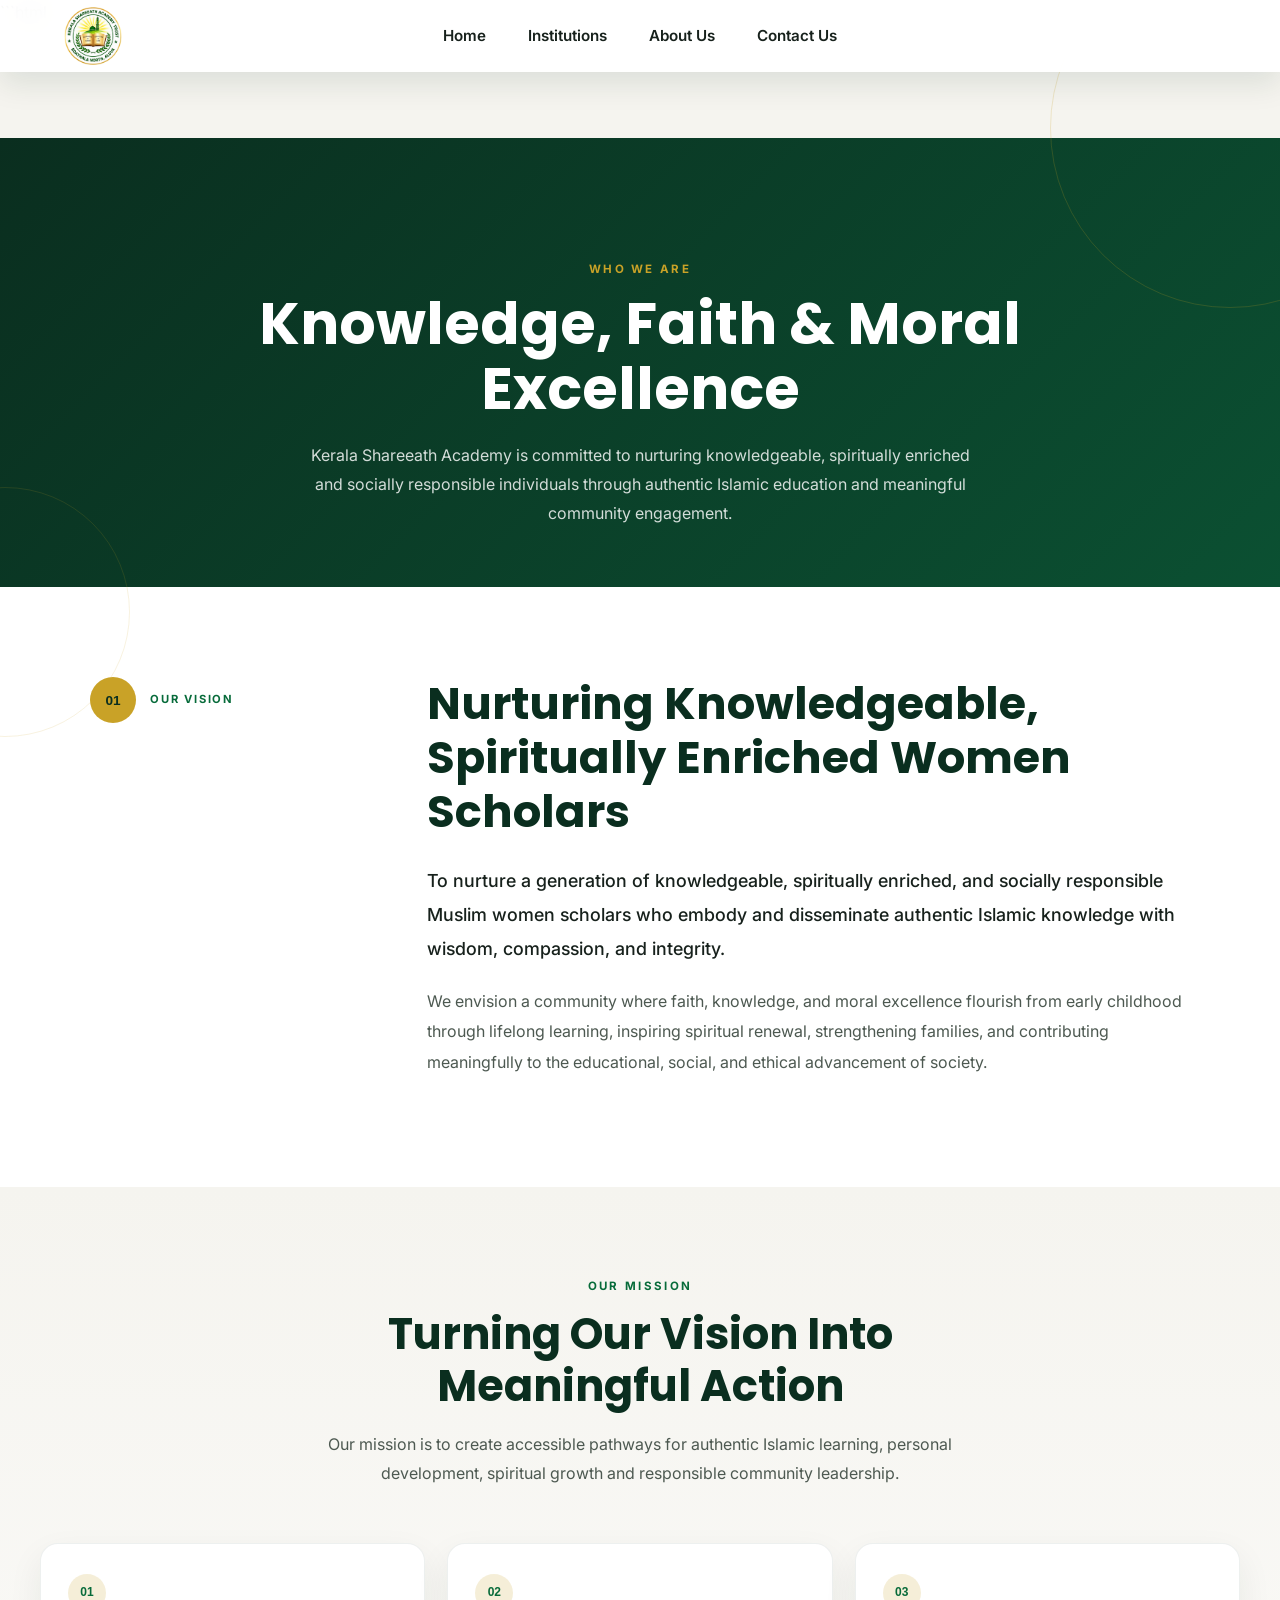
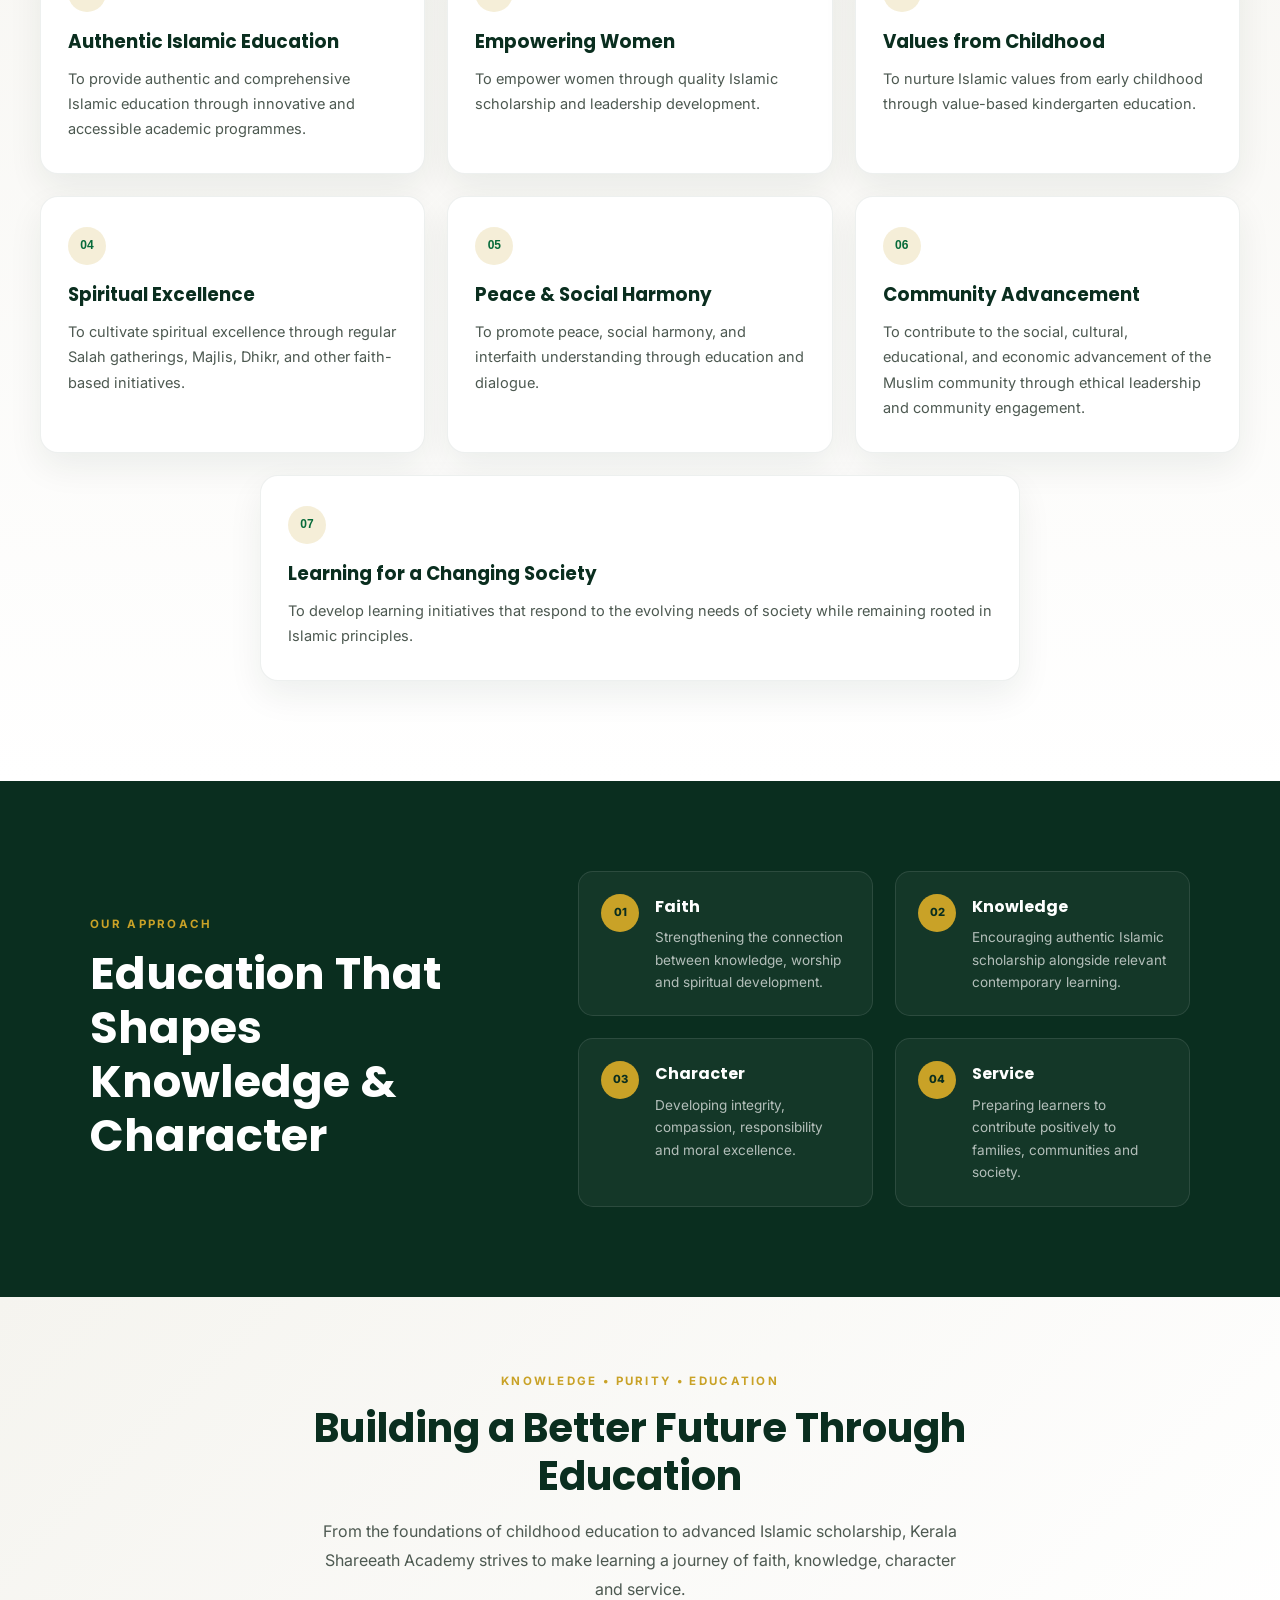
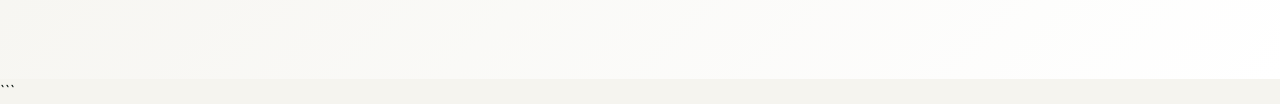
==== commit 4d636aef: "aBOUT AND IMAGE" ====
--- a/about.html
+++ b/about.html
@@ -1,67 +1,562 @@
+```html
 <!doctype html>
 <html lang="en">
+
 <head>
+
   <meta charset="utf-8">
-  <meta name="viewport" content="width=device-width,initial-scale=1">
+
+  <meta
+    name="viewport"
+    content="width=device-width, initial-scale=1"
+  >
+
   <title>About Us — Kerala Shareeath Academy</title>
+
+  <meta
+    name="description"
+    content="Learn about the vision, mission and educational philosophy of Kerala Shareeath Academy."
+  >
+
+  <link rel="preconnect" href="https://fonts.googleapis.com">
+  <link rel="preconnect" href="https://fonts.gstatic.com" crossorigin>
+
+  <link
+    href="https://fonts.googleapis.com/css2?family=Poppins:wght@500;600;700;800&family=Inter:wght@400;500;600&display=swap"
+    rel="stylesheet"
+  >
+
   <link rel="stylesheet" href="style.css">
+
 </head>
+
+
 <body class="page-about">
 
+
+<!-- =========================================================
+     NAVBAR
+     ========================================================= -->
+
 <header class="site-header site-header--sub">
+
   <div class="nav-inner">
-    <nav class="site-nav" aria-label="Primary">
+
+    <a
+      href="index.html"
+      class="nav-logo-link"
+    >
+
+      <img
+        src="IMAGES/LOGO.png"
+        alt="Kerala Shareeath Academy Logo"
+        class="nav-logo"
+      >
+
+    </a>
+
+
+    <nav
+      class="site-nav"
+      id="siteNav"
+      aria-label="Primary"
+    >
+
       <ul>
-        <li><a href="index.html">Home</a></li>
-        <li><a href="gallery.html">Institutions</a></li>
-        <li><a href="about.html" aria-current="page">About Us</a></li>
-        <li><a href="contact.html">Contact Us</a></li>
+
+        <li>
+          <a href="index.html">
+            Home
+          </a>
+        </li>
+
+        <li>
+          <a href="gallery.html">
+            Institutions
+          </a>
+        </li>
+
+        <li>
+          <a
+            href="about.html"
+            aria-current="page"
+          >
+            About Us
+          </a>
+        </li>
+
+        <li>
+          <a href="contact.html">
+            Contact Us
+          </a>
+        </li>
+
       </ul>
+
     </nav>
-    <button class="nav-toggle" aria-expanded="false" aria-label="Toggle navigation">☰</button>
+
+
+    <button
+      class="nav-toggle"
+      id="navToggle"
+      aria-expanded="false"
+      aria-controls="siteNav"
+      aria-label="Toggle navigation"
+    >
+      ☰
+    </button>
+
   </div>
+
 </header>
 
-<main class="container">
-  <section class="section-head">
-    <span class="eyebrow eyebrow--dark">WHO WE ARE</span>
-    <h2>Guided by tradition, energized by modern purpose.</h2>
-    <p class="lead">Kerala Shareeath Academy brings together Islamic scholarship, academic excellence, and community service in a single academy experience.</p>
+
+
+<!-- =========================================================
+     ABOUT PAGE
+     ========================================================= -->
+
+<main class="about-page">
+
+
+  <!-- =======================================================
+       INTRODUCTION
+       ======================================================= -->
+
+  <section class="about-intro">
+
+    <div class="about-intro-inner">
+
+      <span class="about-eyebrow">
+        WHO WE ARE
+      </span>
+
+      <h1>
+        Knowledge, Faith &amp; Moral Excellence
+      </h1>
+
+      <p>
+        Kerala Shareeath Academy is committed to nurturing
+        knowledgeable, spiritually enriched and socially
+        responsible individuals through authentic Islamic
+        education and meaningful community engagement.
+      </p>
+
+    </div>
+
   </section>
 
-  <section class="page-section">
-    <h3>Our mission</h3>
-    <p>To nurture confident students who understand the heritage of Islamic learning, engage thoughtfully with modern knowledge, and serve their communities with wisdom and compassion.</p>
+
+
+  <!-- =======================================================
+       VISION
+       ======================================================= -->
+
+  <section class="about-vision">
+
+    <div class="about-vision-inner">
+
+
+      <div class="about-section-label">
+
+        <span>
+          01
+        </span>
+
+        <p>
+          OUR VISION
+        </p>
+
+      </div>
+
+
+      <div class="about-vision-content">
+
+        <h2>
+          Nurturing Knowledgeable,
+          Spiritually Enriched Women Scholars
+        </h2>
+
+        <p class="vision-main">
+
+          To nurture a generation of knowledgeable,
+          spiritually enriched, and socially responsible
+          Muslim women scholars who embody and disseminate
+          authentic Islamic knowledge with wisdom,
+          compassion, and integrity.
+
+        </p>
+
+
+        <p>
+
+          We envision a community where faith, knowledge,
+          and moral excellence flourish from early childhood
+          through lifelong learning, inspiring spiritual
+          renewal, strengthening families, and contributing
+          meaningfully to the educational, social, and
+          ethical advancement of society.
+
+        </p>
+
+      </div>
+
+    </div>
+
   </section>
 
-  <section class="page-section">
-    <div class="feature-grid">
-      <div class="card">
-        <h3>Values-led education</h3>
-        <p>Students grow through a values-centered curriculum that balances faith, ethics, leadership, and global awareness.</p>
+
+
+  <!-- =======================================================
+       MISSION
+       ======================================================= -->
+
+  <section class="about-mission">
+
+    <div class="about-mission-inner">
+
+
+      <div class="mission-heading">
+
+        <span class="about-eyebrow dark">
+          OUR MISSION
+        </span>
+
+        <h2>
+          Turning Our Vision
+          Into Meaningful Action
+        </h2>
+
+        <p>
+          Our mission is to create accessible pathways
+          for authentic Islamic learning, personal
+          development, spiritual growth and responsible
+          community leadership.
+        </p>
+
       </div>
-      <div class="card">
-        <h3>Academic pathways</h3>
-        <p>Our institutions offer integrated learning tracks in theology, language, science, and community leadership.</p>
+
+
+      <div class="mission-grid">
+
+
+        <!-- Mission 01 -->
+
+        <article class="mission-card">
+
+          <span class="mission-number">
+            01
+          </span>
+
+          <h3>
+            Authentic Islamic Education
+          </h3>
+
+          <p>
+            To provide authentic and comprehensive Islamic
+            education through innovative and accessible
+            academic programmes.
+          </p>
+
+        </article>
+
+
+
+        <!-- Mission 02 -->
+
+        <article class="mission-card">
+
+          <span class="mission-number">
+            02
+          </span>
+
+          <h3>
+            Empowering Women
+          </h3>
+
+          <p>
+            To empower women through quality Islamic
+            scholarship and leadership development.
+          </p>
+
+        </article>
+
+
+
+        <!-- Mission 03 -->
+
+        <article class="mission-card">
+
+          <span class="mission-number">
+            03
+          </span>
+
+          <h3>
+            Values from Childhood
+          </h3>
+
+          <p>
+            To nurture Islamic values from early childhood
+            through value-based kindergarten education.
+          </p>
+
+        </article>
+
+
+
+        <!-- Mission 04 -->
+
+        <article class="mission-card">
+
+          <span class="mission-number">
+            04
+          </span>
+
+          <h3>
+            Spiritual Excellence
+          </h3>
+
+          <p>
+            To cultivate spiritual excellence through
+            regular Salah gatherings, Majlis, Dhikr,
+            and other faith-based initiatives.
+          </p>
+
+        </article>
+
+
+
+        <!-- Mission 05 -->
+
+        <article class="mission-card">
+
+          <span class="mission-number">
+            05
+          </span>
+
+          <h3>
+            Peace &amp; Social Harmony
+          </h3>
+
+          <p>
+            To promote peace, social harmony, and
+            interfaith understanding through education
+            and dialogue.
+          </p>
+
+        </article>
+
+
+
+        <!-- Mission 06 -->
+
+        <article class="mission-card">
+
+          <span class="mission-number">
+            06
+          </span>
+
+          <h3>
+            Community Advancement
+          </h3>
+
+          <p>
+            To contribute to the social, cultural,
+            educational, and economic advancement of
+            the Muslim community through ethical
+            leadership and community engagement.
+          </p>
+
+        </article>
+
+
+
+        <!-- Mission 07 -->
+
+        <article class="mission-card mission-card-wide">
+
+          <span class="mission-number">
+            07
+          </span>
+
+          <h3>
+            Learning for a Changing Society
+          </h3>
+
+          <p>
+            To develop learning initiatives that respond
+            to the evolving needs of society while
+            remaining rooted in Islamic principles.
+          </p>
+
+        </article>
+
+
       </div>
-      <div class="card">
-        <h3>Community impact</h3>
-        <p>We empower graduates to contribute meaningfully through service projects, outreach programs, and public scholarship.</p>
+
+    </div>
+
+  </section>
+
+
+
+  <!-- =======================================================
+       EDUCATIONAL PHILOSOPHY
+       ======================================================= -->
+
+  <section class="about-philosophy">
+
+    <div class="philosophy-inner">
+
+
+      <div class="philosophy-heading">
+
+        <span class="about-eyebrow">
+          OUR APPROACH
+        </span>
+
+        <h2>
+          Education That Shapes
+          Knowledge &amp; Character
+        </h2>
+
       </div>
+
+
+      <div class="philosophy-items">
+
+
+        <div class="philosophy-item">
+
+          <div class="philosophy-icon">
+            01
+          </div>
+
+          <div>
+
+            <h3>
+              Faith
+            </h3>
+
+            <p>
+              Strengthening the connection between
+              knowledge, worship and spiritual development.
+            </p>
+
+          </div>
+
+        </div>
+
+
+        <div class="philosophy-item">
+
+          <div class="philosophy-icon">
+            02
+          </div>
+
+          <div>
+
+            <h3>
+              Knowledge
+            </h3>
+
+            <p>
+              Encouraging authentic Islamic scholarship
+              alongside relevant contemporary learning.
+            </p>
+
+          </div>
+
+        </div>
+
+
+        <div class="philosophy-item">
+
+          <div class="philosophy-icon">
+            03
+          </div>
+
+          <div>
+
+            <h3>
+              Character
+            </h3>
+
+            <p>
+              Developing integrity, compassion,
+              responsibility and moral excellence.
+            </p>
+
+          </div>
+
+        </div>
+
+
+        <div class="philosophy-item">
+
+          <div class="philosophy-icon">
+            04
+          </div>
+
+          <div>
+
+            <h3>
+              Service
+            </h3>
+
+            <p>
+              Preparing learners to contribute positively
+              to families, communities and society.
+            </p>
+
+          </div>
+
+        </div>
+
+
+      </div>
+
     </div>
+
   </section>
 
-  <section class="page-section">
-    <h3>How we teach</h3>
-    <ul>
-      <li>Interactive lessons that connect classical knowledge with real-world challenges.</li>
-      <li>Mentorship from experienced scholars and educators.</li>
-      <li>Projects, community initiatives, and practical training that build confidence and character.</li>
-    </ul>
+
+
+  <!-- =======================================================
+       CLOSING STATEMENT
+       ======================================================= -->
+
+  <section class="about-footer">
+
+    <div>
+
+      <span class="about-eyebrow">
+        KNOWLEDGE • PURITY • EDUCATION
+      </span>
+
+      <h2>
+        Building a Better Future Through Education
+      </h2>
+
+      <p>
+        From the foundations of childhood education to
+        advanced Islamic scholarship, Kerala Shareeath
+        Academy strives to make learning a journey of
+        faith, knowledge, character and service.
+      </p>
+
+    </div>
+
   </section>
+
+
 </main>
 
 
+
 <script src="script.js"></script>
+
 </body>
-</html>+
+</html>
+```
--- a/style.css
+++ b/style.css
@@ -1733,4 +1733,903 @@
 
     font-size: 1.15rem;
   }
-}+}
+
+
+
+/* ============================================================
+   ABOUT US PAGE
+   ============================================================ */
+
+.page-about {
+  background: var(--sand);
+}
+
+.about-page {
+  width: 100%;
+  overflow: hidden;
+}
+
+
+/* ============================================================
+   ABOUT INTRO
+   ============================================================ */
+
+.about-intro {
+
+  min-height: 40vh;
+
+  display: flex;
+  align-items: center;
+  justify-content: center;
+
+  padding:
+    calc(var(--nav-height) + 50px)
+    24px
+    60px;
+
+  text-align: center;
+
+  color: var(--white);
+
+  background:
+    linear-gradient(
+      135deg,
+      var(--forest-deep),
+      #0b5032
+    );
+
+  position: relative;
+
+  isolation: isolate;
+}
+
+
+.about-intro::before {
+
+  content: "";
+
+  position: absolute;
+
+  width: 360px;
+  height: 360px;
+
+  border:
+    1px solid
+    rgba(201,162,39,0.20);
+
+  border-radius: 50%;
+
+  right: -130px;
+  top: -190px;
+
+  z-index: -1;
+}
+
+
+.about-intro::after {
+
+  content: "";
+
+  position: absolute;
+
+  width: 250px;
+  height: 250px;
+
+  border:
+    1px solid
+    rgba(201,162,39,0.14);
+
+  border-radius: 50%;
+
+  left: -120px;
+  bottom: -150px;
+
+  z-index: -1;
+}
+
+
+.about-intro-inner {
+
+  max-width: 800px;
+
+  margin: 0 auto;
+}
+
+
+.about-eyebrow {
+
+  display: inline-block;
+
+  margin-bottom: 14px;
+
+  color: var(--gold);
+
+  font-size: 0.72rem;
+
+  font-weight: 700;
+
+  letter-spacing: 0.20em;
+}
+
+
+.about-intro h1 {
+
+  color: var(--white);
+
+  font-size:
+    clamp(2.1rem, 5vw, 3.6rem);
+
+  line-height: 1.12;
+
+  margin-bottom: 20px;
+}
+
+
+.about-intro p {
+
+  max-width: 680px;
+
+  margin: 0 auto;
+
+  color:
+    rgba(255,255,255,0.82);
+
+  font-size: 1rem;
+
+  line-height: 1.8;
+}
+
+
+/* ============================================================
+   VISION
+   ============================================================ */
+
+.about-vision {
+
+  padding: 90px 24px;
+
+  background: var(--white);
+}
+
+
+.about-vision-inner {
+
+  max-width: 1100px;
+
+  margin: 0 auto;
+
+  display: grid;
+
+  grid-template-columns:
+    0.35fr 1fr;
+
+  gap: 70px;
+
+  align-items: start;
+}
+
+
+.about-section-label {
+
+  display: flex;
+
+  align-items: center;
+
+  gap: 14px;
+}
+
+
+.about-section-label span {
+
+  width: 46px;
+  height: 46px;
+
+  display: flex;
+
+  align-items: center;
+  justify-content: center;
+
+  border-radius: 50%;
+
+  background: var(--gold);
+
+  color: var(--forest-deep);
+
+  font-family: var(--font-display);
+
+  font-weight: 800;
+
+  font-size: 0.85rem;
+}
+
+
+.about-section-label p {
+
+  color: var(--brand-green-d);
+
+  font-size: 0.7rem;
+
+  font-weight: 700;
+
+  letter-spacing: 0.16em;
+}
+
+
+.about-vision-content {
+
+  max-width: 760px;
+}
+
+
+.about-vision-content h2 {
+
+  font-size:
+    clamp(1.9rem, 4vw, 2.8rem);
+
+  line-height: 1.2;
+
+  margin-bottom: 25px;
+
+  color: var(--forest-deep);
+}
+
+
+.about-vision-content p {
+
+  color: var(--ink-soft);
+
+  font-size: 1rem;
+
+  line-height: 1.9;
+
+  margin-bottom: 20px;
+}
+
+
+.about-vision-content .vision-main {
+
+  font-size: 1.12rem;
+
+  color: var(--ink);
+
+  font-weight: 500;
+}
+
+
+/* ============================================================
+   MISSION
+   ============================================================ */
+
+.about-mission {
+
+  padding: 90px 24px 100px;
+
+  background:
+    linear-gradient(
+      to bottom,
+      var(--sand),
+      #ffffff
+    );
+}
+
+
+.about-mission-inner {
+
+  max-width: 1200px;
+
+  margin: 0 auto;
+}
+
+
+.mission-heading {
+
+  max-width: 720px;
+
+  margin: 0 auto 55px;
+
+  text-align: center;
+}
+
+
+.about-eyebrow.dark {
+
+  color: var(--brand-green-d);
+}
+
+
+.mission-heading h2 {
+
+  font-size:
+    clamp(1.9rem, 4vw, 2.7rem);
+
+  line-height: 1.2;
+
+  margin-bottom: 17px;
+}
+
+
+.mission-heading p {
+
+  color: var(--ink-soft);
+
+  line-height: 1.8;
+}
+
+
+/* ============================================================
+   MISSION CARDS
+   ============================================================ */
+
+.mission-grid {
+
+  display: grid;
+
+  grid-template-columns:
+    repeat(3, minmax(0, 1fr));
+
+  gap: 22px;
+}
+
+
+.mission-card {
+
+  position: relative;
+
+  background: var(--white);
+
+  border-radius: 18px;
+
+  padding: 30px 27px;
+
+  border:
+    1px solid
+    rgba(10,46,31,0.07);
+
+  box-shadow:
+    0 14px 35px
+    rgba(10,46,31,0.07);
+
+  transition:
+    transform var(--transition-fast),
+    box-shadow var(--transition-fast);
+}
+
+
+.mission-card:hover {
+
+  transform: translateY(-6px);
+
+  box-shadow:
+    0 22px 45px
+    rgba(10,46,31,0.12);
+}
+
+
+.mission-number {
+
+  display: inline-flex;
+
+  align-items: center;
+  justify-content: center;
+
+  width: 38px;
+  height: 38px;
+
+  margin-bottom: 18px;
+
+  border-radius: 50%;
+
+  background:
+    rgba(201,162,39,0.18);
+
+  color: var(--brand-green-d);
+
+  font-family: var(--font-display);
+
+  font-size: 0.75rem;
+
+  font-weight: 800;
+}
+
+
+.mission-card h3 {
+
+  color: var(--forest-deep);
+
+  font-size: 1.15rem;
+
+  line-height: 1.35;
+
+  margin-bottom: 12px;
+}
+
+
+.mission-card p {
+
+  color: var(--ink-soft);
+
+  font-size: 0.91rem;
+
+  line-height: 1.75;
+}
+
+
+.mission-card-wide {
+
+  grid-column: 1 / -1;
+
+  max-width: 760px;
+
+  width: 100%;
+
+  margin: 0 auto;
+}
+
+
+/* ============================================================
+   EDUCATIONAL PHILOSOPHY
+   ============================================================ */
+
+.about-philosophy {
+
+  padding: 90px 24px;
+
+  background: var(--forest-deep);
+
+  color: var(--white);
+}
+
+
+.philosophy-inner {
+
+  max-width: 1100px;
+
+  margin: 0 auto;
+
+  display: grid;
+
+  grid-template-columns:
+    0.8fr 1.2fr;
+
+  gap: 80px;
+
+  align-items: center;
+}
+
+
+.philosophy-heading h2 {
+
+  color: var(--white);
+
+  font-size:
+    clamp(1.9rem, 4vw, 2.8rem);
+
+  line-height: 1.2;
+}
+
+
+.philosophy-items {
+
+  display: grid;
+
+  grid-template-columns:
+    1fr 1fr;
+
+  gap: 22px;
+}
+
+
+.philosophy-item {
+
+  display: flex;
+
+  gap: 16px;
+
+  padding: 22px;
+
+  border:
+    1px solid
+    rgba(255,255,255,0.10);
+
+  border-radius: 15px;
+
+  background:
+    rgba(255,255,255,0.045);
+}
+
+
+.philosophy-icon {
+
+  flex-shrink: 0;
+
+  width: 38px;
+  height: 38px;
+
+  display: flex;
+
+  align-items: center;
+  justify-content: center;
+
+  border-radius: 50%;
+
+  background: var(--gold);
+
+  color: var(--forest-deep);
+
+  font-size: 0.7rem;
+
+  font-weight: 800;
+}
+
+
+.philosophy-item h3 {
+
+  color: var(--white);
+
+  font-size: 1rem;
+
+  margin-bottom: 7px;
+}
+
+
+.philosophy-item p {
+
+  color:
+    rgba(255,255,255,0.68);
+
+  font-size: 0.85rem;
+
+  line-height: 1.65;
+}
+
+
+/* ============================================================
+   ABOUT FOOTER
+   ============================================================ */
+
+.about-footer {
+
+  padding: 75px 24px;
+
+  background:
+    linear-gradient(
+      135deg,
+      #f5f4ef,
+      #ffffff
+    );
+
+  text-align: center;
+}
+
+
+.about-footer > div {
+
+  max-width: 720px;
+
+  margin: 0 auto;
+}
+
+
+.about-footer h2 {
+
+  font-size:
+    clamp(1.8rem, 4vw, 2.5rem);
+
+  line-height: 1.2;
+
+  margin-bottom: 17px;
+}
+
+
+.about-footer p {
+
+  color: var(--ink-soft);
+
+  line-height: 1.8;
+
+  max-width: 650px;
+
+  margin: 0 auto;
+}
+
+
+/* ============================================================
+   TABLET
+   ============================================================ */
+
+@media (max-width: 1024px) {
+
+  .about-vision {
+
+    padding:
+      70px 24px;
+  }
+
+
+  .about-vision-inner {
+
+    grid-template-columns:
+      1fr;
+
+    gap: 30px;
+  }
+
+
+  .about-section-label {
+
+    justify-content: center;
+  }
+
+
+  .about-vision-content {
+
+    max-width: 800px;
+
+    margin: 0 auto;
+
+    text-align: center;
+  }
+
+
+  .mission-grid {
+
+    grid-template-columns:
+      repeat(2, minmax(0, 1fr));
+  }
+
+
+  .mission-card-wide {
+
+    grid-column: 1 / -1;
+  }
+
+
+  .philosophy-inner {
+
+    grid-template-columns:
+      1fr;
+
+    gap: 45px;
+  }
+
+
+  .philosophy-heading {
+
+    text-align: center;
+
+    max-width: 650px;
+
+    margin: 0 auto;
+  }
+}
+
+
+/* ============================================================
+   MOBILE
+   ============================================================ */
+
+@media (max-width: 768px) {
+
+  .about-intro {
+
+    min-height: auto;
+
+    padding:
+      105px 22px
+      55px;
+  }
+
+
+  .about-intro h1 {
+
+    font-size: 2rem;
+  }
+
+
+  .about-intro p {
+
+    font-size: 0.9rem;
+
+    line-height: 1.7;
+  }
+
+
+  .about-vision {
+
+    padding:
+      55px 20px;
+  }
+
+
+  .about-section-label {
+
+    justify-content: flex-start;
+
+    margin-bottom: 25px;
+  }
+
+
+  .about-vision-content {
+
+    text-align: left;
+  }
+
+
+  .about-vision-content h2 {
+
+    font-size: 1.8rem;
+  }
+
+
+  .about-vision-content p {
+
+    font-size: 0.92rem;
+
+    line-height: 1.75;
+  }
+
+
+  .about-vision-content .vision-main {
+
+    font-size: 1rem;
+  }
+
+
+  .about-mission {
+
+    padding:
+      55px 18px
+      65px;
+  }
+
+
+  .mission-heading {
+
+    margin-bottom: 35px;
+  }
+
+
+  .mission-heading h2 {
+
+    font-size: 1.8rem;
+  }
+
+
+  .mission-heading p {
+
+    font-size: 0.9rem;
+  }
+
+
+  .mission-grid {
+
+    display: flex;
+
+    flex-direction: column;
+
+    gap: 16px;
+  }
+
+
+  .mission-card {
+
+    padding: 24px 21px;
+  }
+
+
+  .mission-card-wide {
+
+    max-width: none;
+  }
+
+
+  .about-philosophy {
+
+    padding:
+      60px 18px;
+  }
+
+
+  .philosophy-inner {
+
+    gap: 35px;
+  }
+
+
+  .philosophy-heading {
+
+    text-align: left;
+  }
+
+
+  .philosophy-items {
+
+    grid-template-columns:
+      1fr;
+
+    gap: 14px;
+  }
+
+
+  .philosophy-item {
+
+    padding: 19px;
+  }
+
+
+  .about-footer {
+
+    padding:
+      55px 20px;
+  }
+
+
+  .about-footer h2 {
+
+    font-size: 1.8rem;
+  }
+
+
+  .about-footer p {
+
+    font-size: 0.9rem;
+  }
+
+}
+
+
+/* ============================================================
+   SMALL MOBILE
+   ============================================================ */
+
+@media (max-width: 400px) {
+
+  .about-intro {
+
+    padding:
+      95px 18px
+      45px;
+  }
+
+
+  .about-intro h1 {
+
+    font-size: 1.8rem;
+  }
+
+
+  .about-vision {
+
+    padding:
+      45px 18px;
+  }
+
+
+  .about-vision-content h2 {
+
+    font-size: 1.6rem;
+  }
+
+
+  .mission-card {
+
+    padding:
+      21px 18px;
+  }
+
+
+  .mission-card h3 {
+
+    font-size: 1.05rem;
+  }
+
+
+  .philosophy-item {
+
+    gap: 12px;
+
+    padding: 17px;
+  }
+
+}
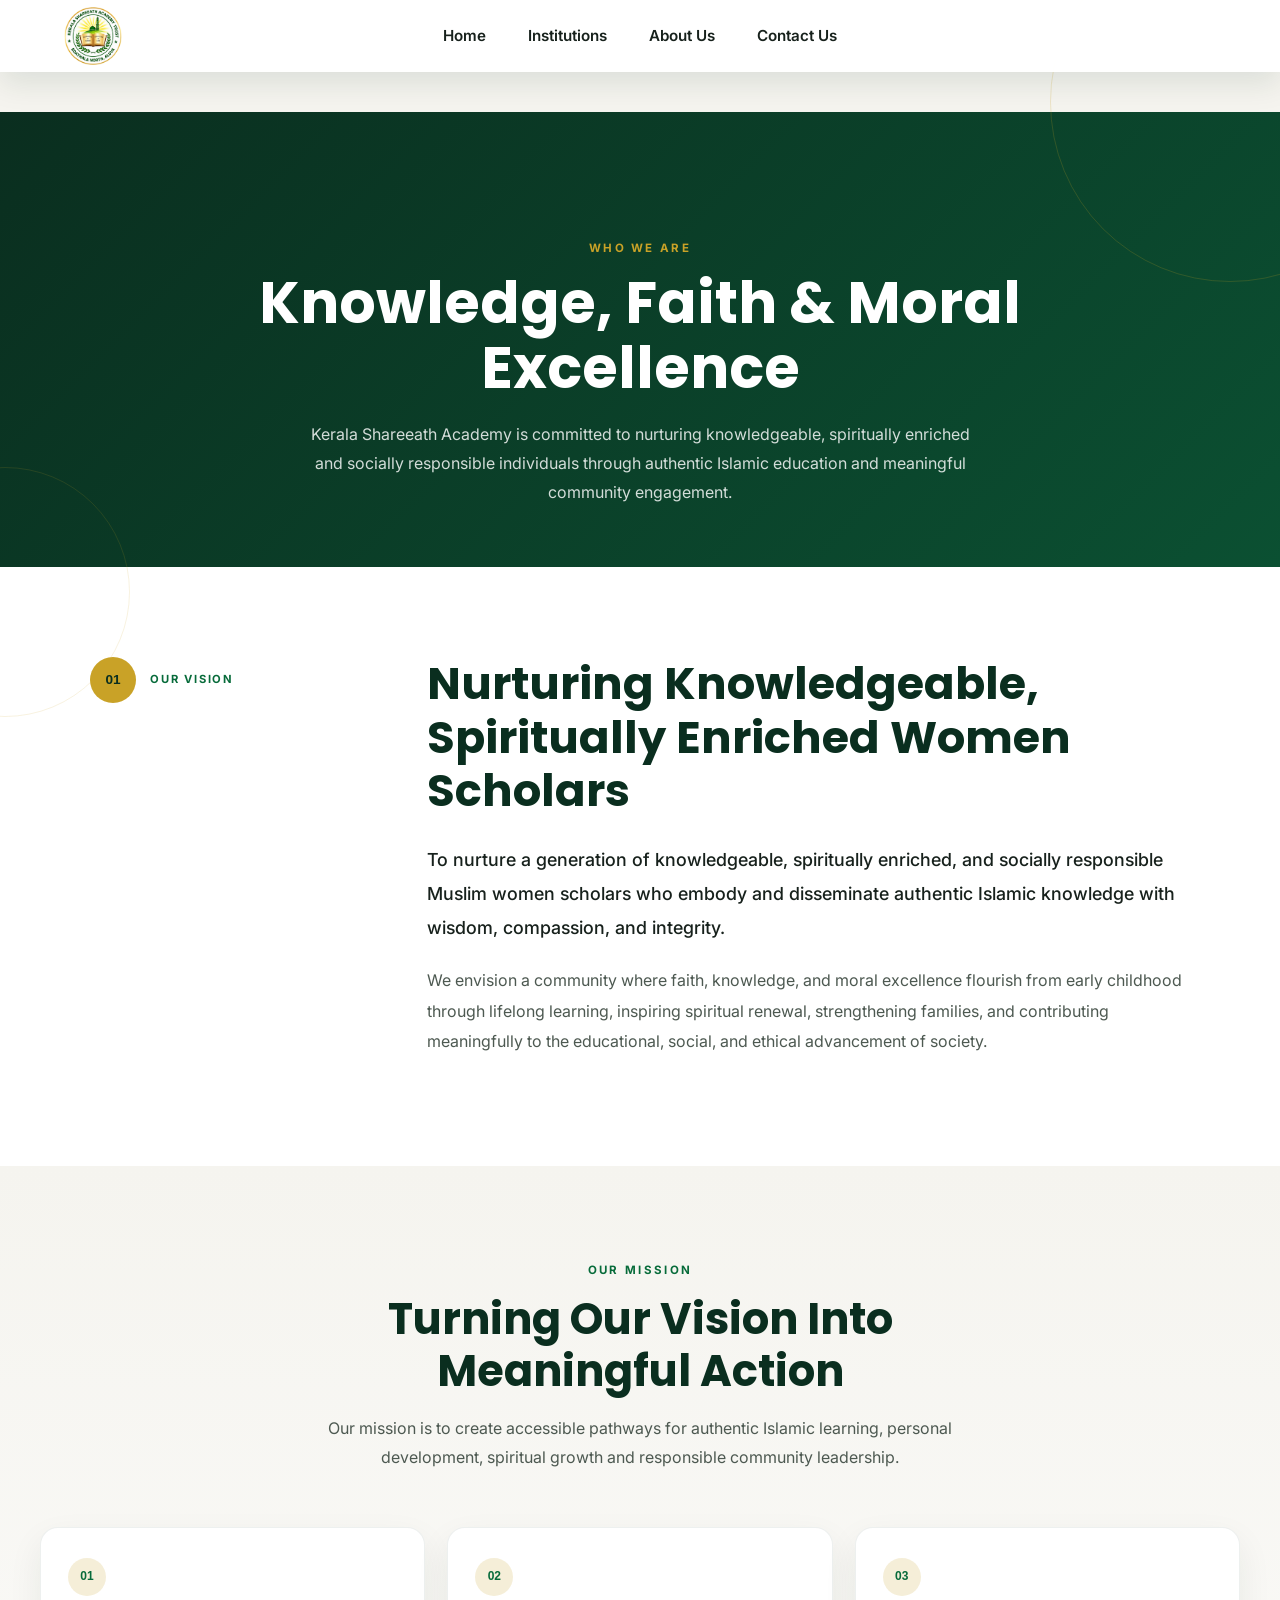
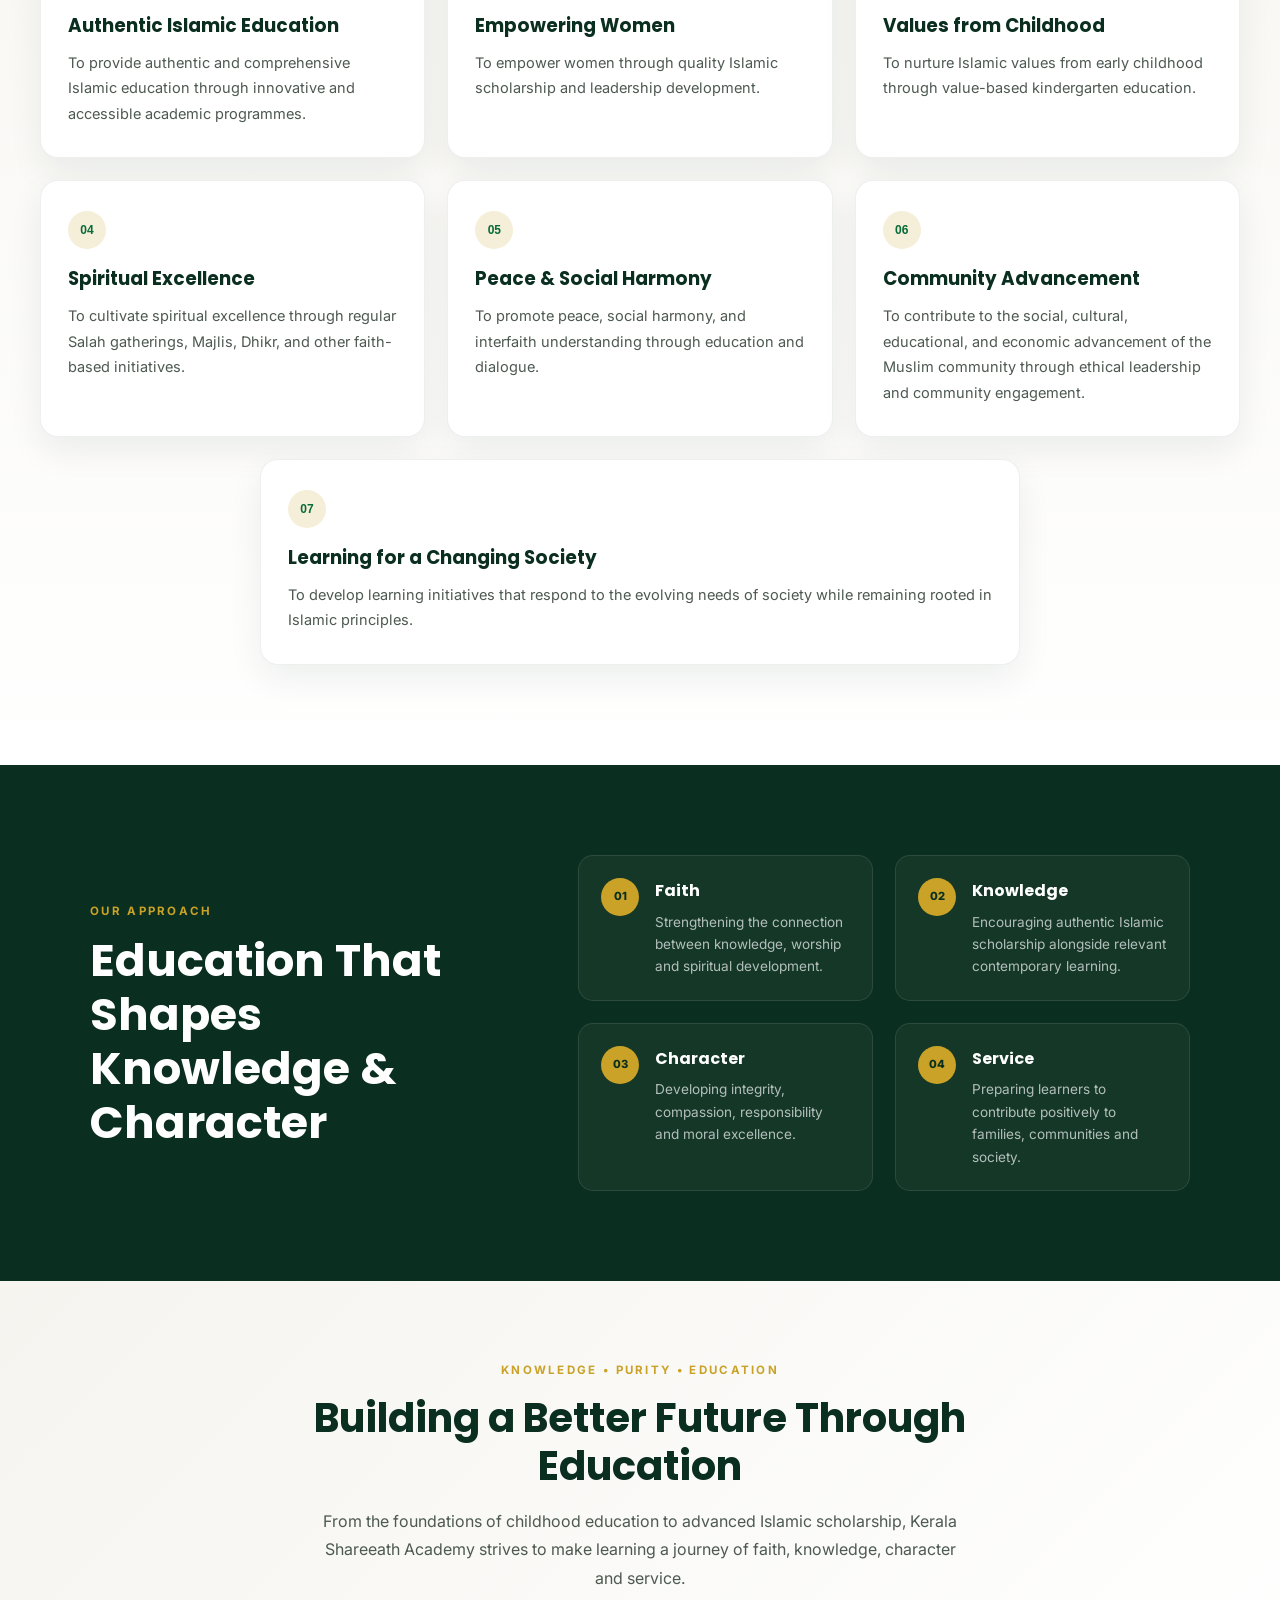
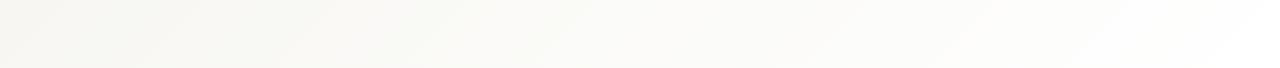
==== commit 29669b1b: "cONTACT" ====
--- a/about.html
+++ b/about.html
@@ -1,4 +1,3 @@
-```html
 <!doctype html>
 <html lang="en">
 
@@ -558,5 +557,4 @@
 
 </body>
 
-</html>
-```
+</html>
--- a/style.css
+++ b/style.css
@@ -2633,3 +2633,992 @@
   }
 
 }
+
+
+/* ============================================================
+   CONTACT PAGE
+   ============================================================ */
+
+.page-contact {
+  background: var(--sand);
+}
+
+.contact-page {
+  width: 100%;
+  overflow: hidden;
+}
+
+
+/* ============================================================
+   CONTACT INTRO
+   ============================================================ */
+
+.contact-intro {
+
+  min-height: 38vh;
+
+  display: flex;
+  align-items: center;
+  justify-content: center;
+
+  padding:
+    calc(var(--nav-height) + 50px)
+    24px
+    55px;
+
+  text-align: center;
+
+  color: var(--white);
+
+  background:
+    linear-gradient(
+      135deg,
+      var(--forest-deep),
+      #0b5032
+    );
+
+  position: relative;
+
+  isolation: isolate;
+}
+
+
+.contact-intro::before {
+
+  content: "";
+
+  position: absolute;
+
+  width: 350px;
+  height: 350px;
+
+  border:
+    1px solid
+    rgba(201,162,39,0.20);
+
+  border-radius: 50%;
+
+  right: -130px;
+  top: -190px;
+
+  z-index: -1;
+}
+
+
+.contact-intro::after {
+
+  content: "";
+
+  position: absolute;
+
+  width: 240px;
+  height: 240px;
+
+  border:
+    1px solid
+    rgba(201,162,39,0.14);
+
+  border-radius: 50%;
+
+  left: -100px;
+  bottom: -140px;
+
+  z-index: -1;
+}
+
+
+.contact-intro-inner {
+
+  max-width: 760px;
+
+  margin: 0 auto;
+}
+
+
+.contact-eyebrow {
+
+  display: inline-block;
+
+  margin-bottom: 14px;
+
+  color: var(--gold);
+
+  font-size: 0.72rem;
+
+  font-weight: 700;
+
+  letter-spacing: 0.20em;
+}
+
+
+.contact-eyebrow.dark {
+
+  color: var(--brand-green-d);
+}
+
+
+.contact-intro h1 {
+
+  color: var(--white);
+
+  font-size:
+    clamp(2.1rem, 5vw, 3.5rem);
+
+  line-height: 1.12;
+
+  margin-bottom: 18px;
+}
+
+
+.contact-intro p {
+
+  max-width: 650px;
+
+  margin: 0 auto;
+
+  color:
+    rgba(255,255,255,0.82);
+
+  font-size: 1rem;
+
+  line-height: 1.8;
+}
+
+
+/* ============================================================
+   CONTACT INFORMATION CARDS
+   ============================================================ */
+
+.contact-information {
+
+  padding: 70px 24px;
+
+  background: var(--white);
+}
+
+
+.contact-information-inner {
+
+  max-width: 1100px;
+
+  margin: 0 auto;
+
+  display: grid;
+
+  grid-template-columns:
+    repeat(3, minmax(0, 1fr));
+
+  gap: 22px;
+}
+
+
+.contact-card {
+
+  display: flex;
+
+  align-items: flex-start;
+
+  gap: 17px;
+
+  padding: 28px 24px;
+
+  background: var(--sand);
+
+  border:
+    1px solid
+    rgba(10,46,31,0.07);
+
+  border-radius: 18px;
+
+  color: inherit;
+
+  transition:
+    transform var(--transition-fast),
+    box-shadow var(--transition-fast),
+    border-color var(--transition-fast);
+}
+
+
+.contact-card:hover {
+
+  transform: translateY(-6px);
+
+  box-shadow:
+    0 18px 40px
+    rgba(10,46,31,0.10);
+
+  border-color:
+    rgba(11,139,75,0.22);
+}
+
+
+.contact-card-whatsapp {
+
+  background:
+    linear-gradient(
+      135deg,
+      #f5f4ef,
+      #eef8f2
+    );
+}
+
+
+.contact-icon {
+
+  flex-shrink: 0;
+
+  width: 46px;
+  height: 46px;
+
+  display: flex;
+
+  align-items: center;
+  justify-content: center;
+
+  border-radius: 50%;
+
+  background: var(--brand-green);
+
+  color: var(--white);
+
+  font-family: var(--font-display);
+
+  font-weight: 700;
+
+  font-size: 1rem;
+}
+
+
+.contact-card-label {
+
+  display: block;
+
+  margin-bottom: 5px;
+
+  color: var(--brand-green-d);
+
+  font-size: 0.65rem;
+
+  font-weight: 700;
+
+  letter-spacing: 0.14em;
+}
+
+
+.contact-card h2 {
+
+  color: var(--forest-deep);
+
+  font-size: 1.05rem;
+
+  line-height: 1.4;
+
+  overflow-wrap: anywhere;
+
+  margin-bottom: 6px;
+}
+
+
+.contact-card p {
+
+  color: var(--ink-soft);
+
+  font-size: 0.82rem;
+
+  line-height: 1.55;
+}
+
+
+/* ============================================================
+   LOCATION / MAP
+   ============================================================ */
+
+.contact-location {
+
+  padding: 80px 24px 90px;
+
+  background:
+    linear-gradient(
+      to bottom,
+      var(--sand),
+      #ffffff
+    );
+}
+
+
+.contact-location-inner {
+
+  max-width: 1200px;
+
+  margin: 0 auto;
+
+  display: grid;
+
+  grid-template-columns:
+    1.2fr 0.8fr;
+
+  gap: 45px;
+
+  align-items: stretch;
+}
+
+
+/* Google map */
+
+.map-container {
+
+  min-height: 480px;
+
+  overflow: hidden;
+
+  border-radius: 22px;
+
+  box-shadow:
+    0 18px 45px
+    rgba(10,46,31,0.12);
+
+  background: #ddd;
+}
+
+
+.map-container iframe {
+
+  width: 100%;
+
+  height: 100%;
+
+  min-height: 480px;
+
+  display: block;
+
+  border: 0;
+}
+
+
+/* Location content */
+
+.location-content {
+
+  padding: 35px 10px;
+
+  display: flex;
+
+  flex-direction: column;
+
+  justify-content: center;
+}
+
+
+.location-content h2 {
+
+  font-size:
+    clamp(1.8rem, 3vw, 2.5rem);
+
+  line-height: 1.2;
+
+  margin-bottom: 17px;
+}
+
+
+.location-content > p {
+
+  color: var(--ink-soft);
+
+  line-height: 1.8;
+
+  margin-bottom: 28px;
+}
+
+
+.location-detail {
+
+  display: flex;
+
+  align-items: flex-start;
+
+  gap: 14px;
+
+  margin-bottom: 20px;
+}
+
+
+.location-detail-icon {
+
+  width: 40px;
+  height: 40px;
+
+  flex-shrink: 0;
+
+  display: flex;
+
+  align-items: center;
+  justify-content: center;
+
+  border-radius: 50%;
+
+  background:
+    rgba(201,162,39,0.18);
+
+  font-size: 0.95rem;
+}
+
+
+.location-detail strong {
+
+  display: block;
+
+  color: var(--forest-deep);
+
+  font-size: 0.9rem;
+
+  margin-bottom: 2px;
+}
+
+
+.location-detail p {
+
+  color: var(--ink-soft);
+
+  font-size: 0.88rem;
+
+  line-height: 1.5;
+}
+
+
+/* Google Maps button */
+
+.map-button {
+
+  display: inline-flex;
+
+  align-items: center;
+
+  justify-content: center;
+
+  gap: 10px;
+
+  align-self: flex-start;
+
+  margin-top: 8px;
+
+  padding: 12px 20px;
+
+  border-radius: 999px;
+
+  background: var(--brand-green);
+
+  color: var(--white);
+
+  font-size: 0.88rem;
+
+  font-weight: 600;
+
+  transition:
+    background var(--transition-fast),
+    transform var(--transition-fast),
+    box-shadow var(--transition-fast);
+}
+
+
+.map-button span {
+
+  transition:
+    transform var(--transition-fast);
+}
+
+
+.map-button:hover {
+
+  background: var(--brand-green-d);
+
+  transform: translateY(-2px);
+
+  box-shadow:
+    0 8px 20px
+    rgba(11,139,75,0.25);
+}
+
+
+.map-button:hover span {
+
+  transform: translateX(4px);
+}
+
+
+/* ============================================================
+   HELP SECTION
+   ============================================================ */
+
+.contact-help {
+
+  padding: 85px 24px;
+
+  background: var(--white);
+
+  text-align: center;
+}
+
+
+.contact-help-inner {
+
+  max-width: 720px;
+
+  margin: 0 auto;
+}
+
+
+.contact-help h2 {
+
+  font-size:
+    clamp(1.9rem, 4vw, 2.7rem);
+
+  line-height: 1.2;
+
+  margin-bottom: 15px;
+}
+
+
+.contact-help p {
+
+  color: var(--ink-soft);
+
+  line-height: 1.8;
+
+  max-width: 650px;
+
+  margin: 0 auto;
+}
+
+
+.contact-help-actions {
+
+  display: flex;
+
+  justify-content: center;
+
+  align-items: center;
+
+  gap: 13px;
+
+  margin-top: 30px;
+}
+
+
+.contact-primary-button,
+.contact-secondary-button {
+
+  display: inline-flex;
+
+  align-items: center;
+  justify-content: center;
+
+  gap: 10px;
+
+  min-height: 48px;
+
+  padding: 12px 22px;
+
+  border-radius: 999px;
+
+  font-size: 0.88rem;
+
+  font-weight: 600;
+
+  transition:
+    transform var(--transition-fast),
+    background var(--transition-fast),
+    box-shadow var(--transition-fast);
+}
+
+
+.contact-primary-button {
+
+  background: var(--brand-green);
+
+  color: var(--white);
+}
+
+
+.contact-secondary-button {
+
+  border:
+    2px solid
+    var(--brand-green);
+
+  color: var(--brand-green-d);
+
+  background: transparent;
+}
+
+
+.contact-primary-button:hover,
+.contact-secondary-button:hover {
+
+  transform: translateY(-3px);
+}
+
+
+.contact-primary-button:hover {
+
+  background: var(--brand-green-d);
+
+  box-shadow:
+    0 9px 22px
+    rgba(11,139,75,0.22);
+}
+
+
+.contact-secondary-button:hover {
+
+  background: rgba(11,139,75,0.07);
+}
+
+
+/* ============================================================
+   CONTACT FOOTER
+   ============================================================ */
+
+.contact-footer {
+
+  padding: 70px 24px;
+
+  background: var(--forest-deep);
+
+  text-align: center;
+
+  color: var(--white);
+}
+
+
+.contact-footer > div {
+
+  max-width: 700px;
+
+  margin: 0 auto;
+}
+
+
+.contact-footer h2 {
+
+  color: var(--white);
+
+  font-size:
+    clamp(1.8rem, 4vw, 2.5rem);
+
+  line-height: 1.2;
+
+  margin-bottom: 15px;
+}
+
+
+.contact-footer p {
+
+  color:
+    rgba(255,255,255,0.72);
+
+  line-height: 1.8;
+}
+
+
+/* ============================================================
+   TABLET
+   ============================================================ */
+
+@media (max-width: 1024px) {
+
+  .contact-information {
+
+    padding:
+      60px 22px;
+  }
+
+
+  .contact-information-inner {
+
+    grid-template-columns:
+      repeat(2, minmax(0, 1fr));
+  }
+
+
+  .contact-card:last-child {
+
+    grid-column:
+      1 / -1;
+
+    max-width: 500px;
+
+    width: 100%;
+
+    margin: 0 auto;
+  }
+
+
+  .contact-location {
+
+    padding:
+      65px 22px
+      75px;
+  }
+
+
+  .contact-location-inner {
+
+    grid-template-columns:
+      1fr;
+
+    gap: 40px;
+  }
+
+
+  .map-container {
+
+    min-height: 420px;
+  }
+
+
+  .map-container iframe {
+
+    min-height: 420px;
+  }
+
+
+  .location-content {
+
+    padding:
+      10px 0;
+  }
+
+}
+
+
+/* ============================================================
+   MOBILE
+   ============================================================ */
+
+@media (max-width: 768px) {
+
+  .contact-intro {
+
+    min-height: auto;
+
+    padding:
+      105px 22px
+      55px;
+  }
+
+
+  .contact-intro h1 {
+
+    font-size: 2rem;
+  }
+
+
+  .contact-intro p {
+
+    font-size: 0.9rem;
+
+    line-height: 1.7;
+  }
+
+
+  .contact-information {
+
+    padding:
+      40px 18px
+      50px;
+  }
+
+
+  .contact-information-inner {
+
+    display: flex;
+
+    flex-direction: column;
+
+    gap: 15px;
+  }
+
+
+  .contact-card {
+
+    width: 100%;
+
+    padding:
+      22px 19px;
+
+    border-radius: 16px;
+  }
+
+
+  .contact-card:last-child {
+
+    max-width: none;
+
+    margin: 0;
+  }
+
+
+  .contact-card h2 {
+
+    font-size: 0.98rem;
+  }
+
+
+  .contact-location {
+
+    padding:
+      45px 18px
+      60px;
+  }
+
+
+  .contact-location-inner {
+
+    gap: 30px;
+  }
+
+
+  .map-container {
+
+    min-height: 340px;
+
+    border-radius: 18px;
+  }
+
+
+  .map-container iframe {
+
+    min-height: 340px;
+  }
+
+
+  .location-content {
+
+    padding: 0;
+  }
+
+
+  .location-content h2 {
+
+    font-size: 1.8rem;
+  }
+
+
+  .location-content > p {
+
+    font-size: 0.9rem;
+
+    line-height: 1.7;
+  }
+
+
+  .map-button {
+
+    width: 100%;
+  }
+
+
+  .contact-help {
+
+    padding:
+      55px 20px;
+  }
+
+
+  .contact-help h2 {
+
+    font-size: 1.8rem;
+  }
+
+
+  .contact-help p {
+
+    font-size: 0.9rem;
+  }
+
+
+  .contact-help-actions {
+
+    flex-direction: column;
+
+    width: 100%;
+  }
+
+
+  .contact-primary-button,
+  .contact-secondary-button {
+
+    width: 100%;
+  }
+
+
+  .contact-footer {
+
+    padding:
+      55px 20px;
+  }
+
+
+  .contact-footer h2 {
+
+    font-size: 1.8rem;
+  }
+
+}
+
+
+/* ============================================================
+   SMALL MOBILE
+   ============================================================ */
+
+@media (max-width: 400px) {
+
+  .contact-intro {
+
+    padding:
+      95px 18px
+      45px;
+  }
+
+
+  .contact-intro h1 {
+
+    font-size: 1.8rem;
+  }
+
+
+  .contact-information {
+
+    padding:
+      30px 14px
+      40px;
+  }
+
+
+  .contact-card {
+
+    padding:
+      19px 16px;
+  }
+
+
+  .contact-icon {
+
+    width: 42px;
+    height: 42px;
+  }
+
+
+  .map-container {
+
+    min-height: 300px;
+  }
+
+
+  .map-container iframe {
+
+    min-height: 300px;
+  }
+
+}
+
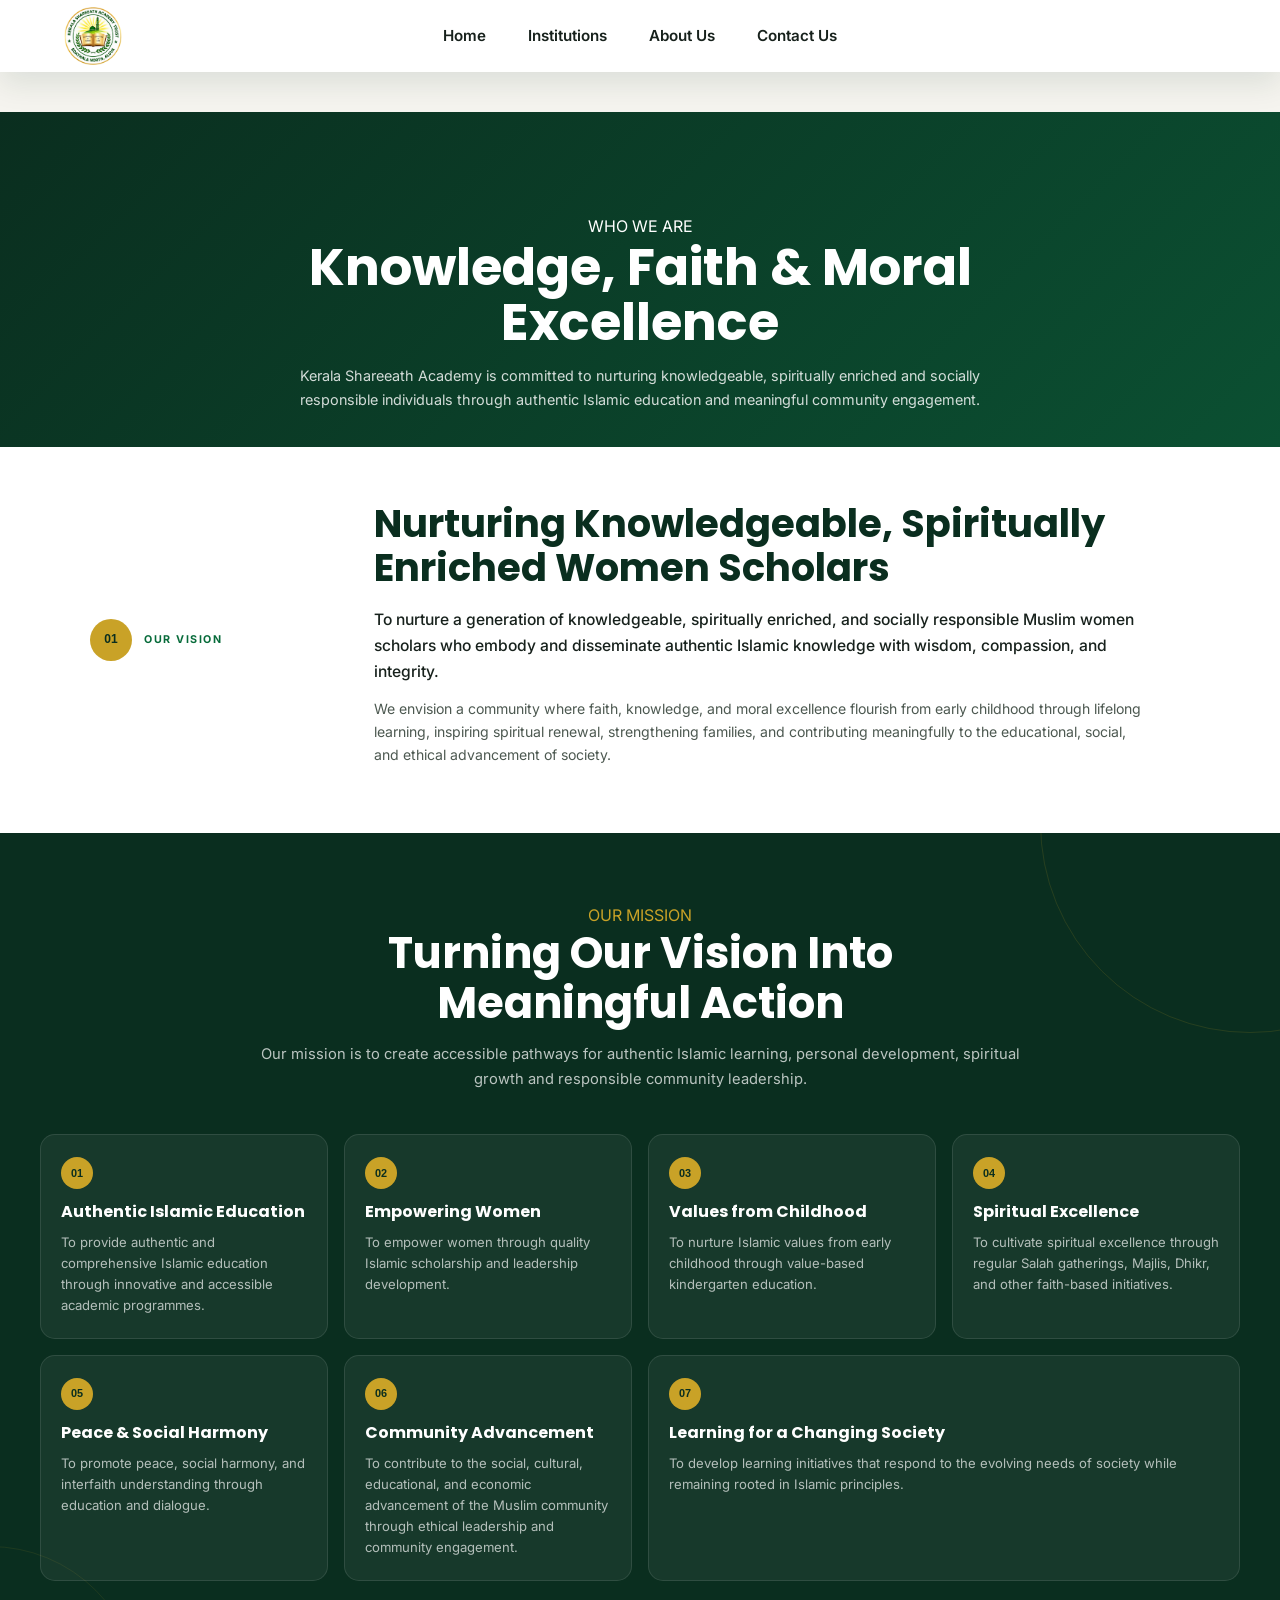
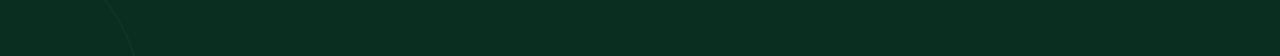
==== commit 322198cc: "aBOUT" ====
--- a/about.html
+++ b/about.html
@@ -399,155 +399,6 @@
 
 
 
-  <!-- =======================================================
-       EDUCATIONAL PHILOSOPHY
-       ======================================================= -->
-
-  <section class="about-philosophy">
-
-    <div class="philosophy-inner">
-
-
-      <div class="philosophy-heading">
-
-        <span class="about-eyebrow">
-          OUR APPROACH
-        </span>
-
-        <h2>
-          Education That Shapes
-          Knowledge &amp; Character
-        </h2>
-
-      </div>
-
-
-      <div class="philosophy-items">
-
-
-        <div class="philosophy-item">
-
-          <div class="philosophy-icon">
-            01
-          </div>
-
-          <div>
-
-            <h3>
-              Faith
-            </h3>
-
-            <p>
-              Strengthening the connection between
-              knowledge, worship and spiritual development.
-            </p>
-
-          </div>
-
-        </div>
-
-
-        <div class="philosophy-item">
-
-          <div class="philosophy-icon">
-            02
-          </div>
-
-          <div>
-
-            <h3>
-              Knowledge
-            </h3>
-
-            <p>
-              Encouraging authentic Islamic scholarship
-              alongside relevant contemporary learning.
-            </p>
-
-          </div>
-
-        </div>
-
-
-        <div class="philosophy-item">
-
-          <div class="philosophy-icon">
-            03
-          </div>
-
-          <div>
-
-            <h3>
-              Character
-            </h3>
-
-            <p>
-              Developing integrity, compassion,
-              responsibility and moral excellence.
-            </p>
-
-          </div>
-
-        </div>
-
-
-        <div class="philosophy-item">
-
-          <div class="philosophy-icon">
-            04
-          </div>
-
-          <div>
-
-            <h3>
-              Service
-            </h3>
-
-            <p>
-              Preparing learners to contribute positively
-              to families, communities and society.
-            </p>
-
-          </div>
-
-        </div>
-
-
-      </div>
-
-    </div>
-
-  </section>
-
-
-
-  <!-- =======================================================
-       CLOSING STATEMENT
-       ======================================================= -->
-
-  <section class="about-footer">
-
-    <div>
-
-      <span class="about-eyebrow">
-        KNOWLEDGE • PURITY • EDUCATION
-      </span>
-
-      <h2>
-        Building a Better Future Through Education
-      </h2>
-
-      <p>
-        From the foundations of childhood education to
-        advanced Islamic scholarship, Kerala Shareeath
-        Academy strives to make learning a journey of
-        faith, knowledge, character and service.
-      </p>
-
-    </div>
-
-  </section>
-
 
 </main>
 
--- a/style.css
+++ b/style.css
@@ -1750,23 +1750,21 @@
   overflow: hidden;
 }
 
-
-/* ============================================================
-   ABOUT INTRO
+/* ============================================================
+   ABOUT INTRO — COMPACT HERO
    ============================================================ */
 
 .about-intro {
-
-  min-height: 40vh;
+  min-height: 30vh;
 
   display: flex;
   align-items: center;
   justify-content: center;
 
   padding:
-    calc(var(--nav-height) + 50px)
+    calc(var(--nav-height) + 30px)
     24px
-    60px;
+    35px;
 
   text-align: center;
 
@@ -1780,19 +1778,544 @@
     );
 
   position: relative;
-
   isolation: isolate;
 }
 
-
-.about-intro::before {
-
+.about-intro-inner {
+  max-width: 800px;
+  margin: 0 auto;
+}
+
+.about-intro h1 {
+  color: var(--white);
+
+  font-size:
+    clamp(2rem, 4vw, 3.2rem);
+
+  line-height: 1.08;
+  margin-bottom: 14px;
+}
+
+.about-intro p {
+  max-width: 680px;
+  margin: 0 auto;
+
+  color: rgba(255,255,255,0.82);
+
+  font-size: 0.9rem;
+  line-height: 1.65;
+}
+
+/* ============================================================
+   VISION — COMPACT DESKTOP
+   ============================================================ */
+
+.about-vision {
+  padding: 55px 24px;
+  background: var(--white);
+}
+
+.about-vision-inner {
+  max-width: 1100px;
+  margin: 0 auto;
+
+  display: grid;
+  grid-template-columns: 0.28fr 1fr;
+  gap: 55px;
+  align-items: center;
+}
+
+.about-section-label {
+  display: flex;
+  align-items: center;
+  gap: 12px;
+}
+
+.about-section-label span {
+  width: 42px;
+  height: 42px;
+
+  display: flex;
+  align-items: center;
+  justify-content: center;
+
+  border-radius: 50%;
+
+  background: var(--gold);
+  color: var(--forest-deep);
+
+  font-family: var(--font-display);
+  font-weight: 800;
+  font-size: 0.75rem;
+}
+
+.about-section-label p {
+  color: var(--brand-green-d);
+  font-size: 0.67rem;
+  font-weight: 700;
+  letter-spacing: 0.14em;
+}
+
+.about-vision-content {
+  max-width: 780px;
+}
+
+.about-vision-content h2 {
+  font-size: clamp(1.8rem, 3vw, 2.5rem);
+  line-height: 1.15;
+  margin-bottom: 17px;
+  color: var(--forest-deep);
+}
+
+.about-vision-content p {
+  color: var(--ink-soft);
+  font-size: 0.88rem;
+  line-height: 1.65;
+  margin-bottom: 12px;
+}
+
+.about-vision-content .vision-main {
+  font-size: 0.98rem;
+  color: var(--ink);
+  font-weight: 500;
+}
+
+/* ============================================================
+   MISSION — DARK ACADEMY THEME
+   ============================================================ */
+
+.about-mission {
+  padding: 70px 24px 75px;
+  background: var(--forest-deep);
+  color: var(--white);
+  position: relative;
+  overflow: hidden;
+}
+
+/* Subtle decorative circles */
+
+.about-mission::before {
   content: "";
-
   position: absolute;
-
-  width: 360px;
-  height: 360px;
+  width: 420px;
+  height: 420px;
+  border: 1px solid rgba(201,162,39,0.15);
+  border-radius: 50%;
+  right: -180px;
+  top: -220px;
+}
+
+.about-mission::after {
+  content: "";
+  position: absolute;
+  width: 300px;
+  height: 300px;
+  border: 1px solid rgba(201,162,39,0.10);
+  border-radius: 50%;
+  left: -160px;
+  bottom: -190px;
+}
+
+.about-mission-inner {
+  max-width: 1200px;
+  margin: 0 auto;
+  position: relative;
+  z-index: 2;
+}
+
+
+/* ============================================================
+   MISSION HEADING
+   ============================================================ */
+
+.mission-heading {
+  max-width: 760px;
+  margin: 0 auto 42px;
+  text-align: center;
+}
+
+.mission-heading .about-eyebrow.dark {
+  color: var(--gold);
+}
+
+.mission-heading h2 {
+  color: var(--white);
+  font-size: clamp(1.9rem, 3.5vw, 2.7rem);
+  line-height: 1.15;
+  margin-bottom: 14px;
+}
+
+.mission-heading p {
+  color: rgba(255,255,255,0.72);
+  line-height: 1.7;
+  font-size: 0.92rem;
+}
+
+
+/* ============================================================
+   MISSION CARDS
+   ============================================================ */
+
+.mission-grid {
+  display: grid;
+  grid-template-columns: repeat(4, minmax(0, 1fr));
+  gap: 16px;
+}
+
+.mission-card {
+  position: relative;
+  background: rgba(255,255,255,0.055);
+  border: 1px solid rgba(255,255,255,0.10);
+  border-radius: 15px;
+  padding: 22px 20px;
+
+  transition:
+    transform var(--transition-fast),
+    background var(--transition-fast),
+    border-color var(--transition-fast);
+}
+
+.mission-card:hover {
+  transform: translateY(-5px);
+  background: rgba(255,255,255,0.09);
+  border-color: rgba(201,162,39,0.40);
+}
+
+.mission-number {
+  display: inline-flex;
+  align-items: center;
+  justify-content: center;
+
+  width: 32px;
+  height: 32px;
+
+  margin-bottom: 13px;
+
+  border-radius: 50%;
+
+  background: var(--gold);
+  color: var(--forest-deep);
+
+  font-family: var(--font-display);
+  font-size: 0.68rem;
+  font-weight: 800;
+}
+
+.mission-card h3 {
+  color: var(--white);
+  font-size: 1rem;
+  line-height: 1.3;
+  margin-bottom: 9px;
+}
+
+.mission-card p {
+  color: rgba(255,255,255,0.68);
+  font-size: 0.82rem;
+  line-height: 1.6;
+}
+
+
+/* Mission 7 */
+
+.mission-card-wide {
+  grid-column: span 2;
+}
+
+
+/* ============================================================
+   ABOUT FOOTER
+   ============================================================ */
+
+.about-footer {
+
+  padding: 75px 24px;
+
+  background:
+    linear-gradient(
+      135deg,
+      #f5f4ef,
+      #ffffff
+    );
+
+  text-align: center;
+}
+
+
+.about-footer > div {
+
+  max-width: 720px;
+
+  margin: 0 auto;
+}
+
+
+.about-footer h2 {
+
+  font-size:
+    clamp(1.8rem, 4vw, 2.5rem);
+
+  line-height: 1.2;
+
+  margin-bottom: 17px;
+}
+
+
+.about-footer p {
+
+  color: var(--ink-soft);
+
+  line-height: 1.8;
+
+  max-width: 650px;
+
+  margin: 0 auto;
+}
+
+/* ============================================================
+   TABLET
+   ============================================================ */
+
+@media (max-width: 1024px) {
+
+  .about-vision {
+    padding: 60px 24px;
+  }
+
+  .about-vision-inner {
+    grid-template-columns: 1fr;
+    gap: 25px;
+  }
+
+  .about-section-label {
+    justify-content: center;
+  }
+
+  .about-vision-content {
+    max-width: 800px;
+    margin: 0 auto;
+    text-align: center;
+  }
+
+  .mission-grid {
+    grid-template-columns: repeat(2, minmax(0, 1fr));
+  }
+
+  .mission-card-wide {
+    grid-column: 1 / -1;
+  }
+}
+
+/* ============================================================
+   MOBILE
+   ============================================================ */
+
+@media (max-width: 768px) {
+
+  .about-intro {
+    min-height: auto;
+
+    padding:
+      105px 22px
+      50px;
+  }
+
+  .about-intro h1 {
+    font-size: 2rem;
+  }
+
+  .about-intro p {
+    font-size: 0.88rem;
+    line-height: 1.7;
+  }
+
+
+  /* =========================
+     VISION
+     ========================= */
+
+  .about-vision {
+    padding: 50px 20px;
+  }
+
+  .about-section-label {
+    justify-content: flex-start;
+    margin-bottom: 22px;
+  }
+
+  .about-vision-content {
+    text-align: left;
+  }
+
+  .about-vision-content h2 {
+    font-size: 1.75rem;
+  }
+
+  .about-vision-content p {
+    font-size: 0.9rem;
+    line-height: 1.7;
+  }
+
+  .about-vision-content .vision-main {
+    font-size: 0.98rem;
+  }
+
+
+  /* =========================
+     MISSION
+     ========================= */
+
+  .about-mission {
+    padding: 55px 18px 60px;
+  }
+
+  .mission-heading {
+    margin-bottom: 32px;
+    text-align: left;
+  }
+
+  .mission-heading h2 {
+    font-size: 1.8rem;
+  }
+
+  .mission-heading p {
+    font-size: 0.88rem;
+  }
+
+  .mission-grid {
+    display: flex;
+    flex-direction: column;
+    gap: 14px;
+  }
+
+  .mission-card {
+    padding: 22px 20px;
+  }
+
+  .mission-card-wide {
+    max-width: none;
+  }
+
+  .mission-card h3 {
+    font-size: 1rem;
+  }
+
+  .mission-card p {
+    font-size: 0.84rem;
+  }
+}
+
+/* ============================================================
+   SMALL MOBILE
+   ============================================================ */
+
+@media (max-width: 400px) {
+
+  .about-intro {
+
+    padding:
+      95px 18px
+      45px;
+  }
+
+
+  .about-intro h1 {
+
+    font-size: 1.8rem;
+  }
+
+
+  .about-vision {
+
+    padding:
+      45px 18px;
+  }
+
+
+  .about-vision-content h2 {
+
+    font-size: 1.6rem;
+  }
+
+
+  .mission-card {
+
+    padding:
+      21px 18px;
+  }
+
+
+  .mission-card h3 {
+
+    font-size: 1.05rem;
+  }
+
+
+  .philosophy-item {
+
+    gap: 12px;
+
+    padding: 17px;
+  }
+
+}
+
+
+/* ============================================================
+   CONTACT PAGE
+   ============================================================ */
+
+.page-contact {
+  background: var(--sand);
+}
+
+.contact-page {
+  width: 100%;
+  overflow: hidden;
+}
+
+
+/* ============================================================
+   CONTACT INTRO
+   ============================================================ */
+
+.contact-intro {
+
+  min-height: 38vh;
+
+  display: flex;
+  align-items: center;
+  justify-content: center;
+
+  padding:
+    calc(var(--nav-height) + 50px)
+    24px
+    55px;
+
+  text-align: center;
+
+  color: var(--white);
+
+  background:
+    linear-gradient(
+      135deg,
+      var(--forest-deep),
+      #0b5032
+    );
+
+  position: relative;
+
+  isolation: isolate;
+}
+
+
+.contact-intro::before {
+
+  content: "";
+
+  position: absolute;
+
+  width: 350px;
+  height: 350px;
 
   border:
     1px solid
@@ -1807,14 +2330,14 @@
 }
 
 
-.about-intro::after {
+.contact-intro::after {
 
   content: "";
 
   position: absolute;
 
-  width: 250px;
-  height: 250px;
+  width: 240px;
+  height: 240px;
 
   border:
     1px solid
@@ -1822,22 +2345,22 @@
 
   border-radius: 50%;
 
-  left: -120px;
-  bottom: -150px;
+  left: -100px;
+  bottom: -140px;
 
   z-index: -1;
 }
 
 
-.about-intro-inner {
-
-  max-width: 800px;
+.contact-intro-inner {
+
+  max-width: 760px;
 
   margin: 0 auto;
 }
 
 
-.about-eyebrow {
+.contact-eyebrow {
 
   display: inline-block;
 
@@ -1853,22 +2376,28 @@
 }
 
 
-.about-intro h1 {
+.contact-eyebrow.dark {
+
+  color: var(--brand-green-d);
+}
+
+
+.contact-intro h1 {
 
   color: var(--white);
 
   font-size:
-    clamp(2.1rem, 5vw, 3.6rem);
+    clamp(2.1rem, 5vw, 3.5rem);
 
   line-height: 1.12;
 
-  margin-bottom: 20px;
-}
-
-
-.about-intro p {
-
-  max-width: 680px;
+  margin-bottom: 18px;
+}
+
+
+.contact-intro p {
+
+  max-width: 650px;
 
   margin: 0 auto;
 
@@ -1882,18 +2411,18 @@
 
 
 /* ============================================================
-   VISION
-   ============================================================ */
-
-.about-vision {
-
-  padding: 90px 24px;
+   CONTACT INFORMATION CARDS
+   ============================================================ */
+
+.contact-information {
+
+  padding: 70px 24px;
 
   background: var(--white);
 }
 
 
-.about-vision-inner {
+.contact-information-inner {
 
   max-width: 1100px;
 
@@ -1902,25 +2431,66 @@
   display: grid;
 
   grid-template-columns:
-    0.35fr 1fr;
-
-  gap: 70px;
-
-  align-items: start;
-}
-
-
-.about-section-label {
+    repeat(3, minmax(0, 1fr));
+
+  gap: 22px;
+}
+
+
+.contact-card {
 
   display: flex;
 
-  align-items: center;
-
-  gap: 14px;
-}
-
-
-.about-section-label span {
+  align-items: flex-start;
+
+  gap: 17px;
+
+  padding: 28px 24px;
+
+  background: var(--sand);
+
+  border:
+    1px solid
+    rgba(10,46,31,0.07);
+
+  border-radius: 18px;
+
+  color: inherit;
+
+  transition:
+    transform var(--transition-fast),
+    box-shadow var(--transition-fast),
+    border-color var(--transition-fast);
+}
+
+
+.contact-card:hover {
+
+  transform: translateY(-6px);
+
+  box-shadow:
+    0 18px 40px
+    rgba(10,46,31,0.10);
+
+  border-color:
+    rgba(11,139,75,0.22);
+}
+
+
+.contact-card-whatsapp {
+
+  background:
+    linear-gradient(
+      135deg,
+      #f5f4ef,
+      #eef8f2
+    );
+}
+
+
+.contact-icon {
+
+  flex-shrink: 0;
 
   width: 46px;
   height: 46px;
@@ -1932,78 +2502,65 @@
 
   border-radius: 50%;
 
-  background: var(--gold);
+  background: var(--brand-green);
+
+  color: var(--white);
+
+  font-family: var(--font-display);
+
+  font-weight: 700;
+
+  font-size: 1rem;
+}
+
+
+.contact-card-label {
+
+  display: block;
+
+  margin-bottom: 5px;
+
+  color: var(--brand-green-d);
+
+  font-size: 0.65rem;
+
+  font-weight: 700;
+
+  letter-spacing: 0.14em;
+}
+
+
+.contact-card h2 {
 
   color: var(--forest-deep);
 
-  font-family: var(--font-display);
-
-  font-weight: 800;
-
-  font-size: 0.85rem;
-}
-
-
-.about-section-label p {
-
-  color: var(--brand-green-d);
-
-  font-size: 0.7rem;
-
-  font-weight: 700;
-
-  letter-spacing: 0.16em;
-}
-
-
-.about-vision-content {
-
-  max-width: 760px;
-}
-
-
-.about-vision-content h2 {
-
-  font-size:
-    clamp(1.9rem, 4vw, 2.8rem);
-
-  line-height: 1.2;
-
-  margin-bottom: 25px;
-
-  color: var(--forest-deep);
-}
-
-
-.about-vision-content p {
+  font-size: 1.05rem;
+
+  line-height: 1.4;
+
+  overflow-wrap: anywhere;
+
+  margin-bottom: 6px;
+}
+
+
+.contact-card p {
 
   color: var(--ink-soft);
 
-  font-size: 1rem;
-
-  line-height: 1.9;
-
-  margin-bottom: 20px;
-}
-
-
-.about-vision-content .vision-main {
-
-  font-size: 1.12rem;
-
-  color: var(--ink);
-
-  font-weight: 500;
-}
-
-
-/* ============================================================
-   MISSION
-   ============================================================ */
-
-.about-mission {
-
-  padding: 90px 24px 100px;
+  font-size: 0.82rem;
+
+  line-height: 1.55;
+}
+
+
+/* ============================================================
+   LOCATION / MAP
+   ============================================================ */
+
+.contact-location {
+
+  padding: 80px 24px 90px;
 
   background:
     linear-gradient(
@@ -2014,938 +2571,6 @@
 }
 
 
-.about-mission-inner {
-
-  max-width: 1200px;
-
-  margin: 0 auto;
-}
-
-
-.mission-heading {
-
-  max-width: 720px;
-
-  margin: 0 auto 55px;
-
-  text-align: center;
-}
-
-
-.about-eyebrow.dark {
-
-  color: var(--brand-green-d);
-}
-
-
-.mission-heading h2 {
-
-  font-size:
-    clamp(1.9rem, 4vw, 2.7rem);
-
-  line-height: 1.2;
-
-  margin-bottom: 17px;
-}
-
-
-.mission-heading p {
-
-  color: var(--ink-soft);
-
-  line-height: 1.8;
-}
-
-
-/* ============================================================
-   MISSION CARDS
-   ============================================================ */
-
-.mission-grid {
-
-  display: grid;
-
-  grid-template-columns:
-    repeat(3, minmax(0, 1fr));
-
-  gap: 22px;
-}
-
-
-.mission-card {
-
-  position: relative;
-
-  background: var(--white);
-
-  border-radius: 18px;
-
-  padding: 30px 27px;
-
-  border:
-    1px solid
-    rgba(10,46,31,0.07);
-
-  box-shadow:
-    0 14px 35px
-    rgba(10,46,31,0.07);
-
-  transition:
-    transform var(--transition-fast),
-    box-shadow var(--transition-fast);
-}
-
-
-.mission-card:hover {
-
-  transform: translateY(-6px);
-
-  box-shadow:
-    0 22px 45px
-    rgba(10,46,31,0.12);
-}
-
-
-.mission-number {
-
-  display: inline-flex;
-
-  align-items: center;
-  justify-content: center;
-
-  width: 38px;
-  height: 38px;
-
-  margin-bottom: 18px;
-
-  border-radius: 50%;
-
-  background:
-    rgba(201,162,39,0.18);
-
-  color: var(--brand-green-d);
-
-  font-family: var(--font-display);
-
-  font-size: 0.75rem;
-
-  font-weight: 800;
-}
-
-
-.mission-card h3 {
-
-  color: var(--forest-deep);
-
-  font-size: 1.15rem;
-
-  line-height: 1.35;
-
-  margin-bottom: 12px;
-}
-
-
-.mission-card p {
-
-  color: var(--ink-soft);
-
-  font-size: 0.91rem;
-
-  line-height: 1.75;
-}
-
-
-.mission-card-wide {
-
-  grid-column: 1 / -1;
-
-  max-width: 760px;
-
-  width: 100%;
-
-  margin: 0 auto;
-}
-
-
-/* ============================================================
-   EDUCATIONAL PHILOSOPHY
-   ============================================================ */
-
-.about-philosophy {
-
-  padding: 90px 24px;
-
-  background: var(--forest-deep);
-
-  color: var(--white);
-}
-
-
-.philosophy-inner {
-
-  max-width: 1100px;
-
-  margin: 0 auto;
-
-  display: grid;
-
-  grid-template-columns:
-    0.8fr 1.2fr;
-
-  gap: 80px;
-
-  align-items: center;
-}
-
-
-.philosophy-heading h2 {
-
-  color: var(--white);
-
-  font-size:
-    clamp(1.9rem, 4vw, 2.8rem);
-
-  line-height: 1.2;
-}
-
-
-.philosophy-items {
-
-  display: grid;
-
-  grid-template-columns:
-    1fr 1fr;
-
-  gap: 22px;
-}
-
-
-.philosophy-item {
-
-  display: flex;
-
-  gap: 16px;
-
-  padding: 22px;
-
-  border:
-    1px solid
-    rgba(255,255,255,0.10);
-
-  border-radius: 15px;
-
-  background:
-    rgba(255,255,255,0.045);
-}
-
-
-.philosophy-icon {
-
-  flex-shrink: 0;
-
-  width: 38px;
-  height: 38px;
-
-  display: flex;
-
-  align-items: center;
-  justify-content: center;
-
-  border-radius: 50%;
-
-  background: var(--gold);
-
-  color: var(--forest-deep);
-
-  font-size: 0.7rem;
-
-  font-weight: 800;
-}
-
-
-.philosophy-item h3 {
-
-  color: var(--white);
-
-  font-size: 1rem;
-
-  margin-bottom: 7px;
-}
-
-
-.philosophy-item p {
-
-  color:
-    rgba(255,255,255,0.68);
-
-  font-size: 0.85rem;
-
-  line-height: 1.65;
-}
-
-
-/* ============================================================
-   ABOUT FOOTER
-   ============================================================ */
-
-.about-footer {
-
-  padding: 75px 24px;
-
-  background:
-    linear-gradient(
-      135deg,
-      #f5f4ef,
-      #ffffff
-    );
-
-  text-align: center;
-}
-
-
-.about-footer > div {
-
-  max-width: 720px;
-
-  margin: 0 auto;
-}
-
-
-.about-footer h2 {
-
-  font-size:
-    clamp(1.8rem, 4vw, 2.5rem);
-
-  line-height: 1.2;
-
-  margin-bottom: 17px;
-}
-
-
-.about-footer p {
-
-  color: var(--ink-soft);
-
-  line-height: 1.8;
-
-  max-width: 650px;
-
-  margin: 0 auto;
-}
-
-
-/* ============================================================
-   TABLET
-   ============================================================ */
-
-@media (max-width: 1024px) {
-
-  .about-vision {
-
-    padding:
-      70px 24px;
-  }
-
-
-  .about-vision-inner {
-
-    grid-template-columns:
-      1fr;
-
-    gap: 30px;
-  }
-
-
-  .about-section-label {
-
-    justify-content: center;
-  }
-
-
-  .about-vision-content {
-
-    max-width: 800px;
-
-    margin: 0 auto;
-
-    text-align: center;
-  }
-
-
-  .mission-grid {
-
-    grid-template-columns:
-      repeat(2, minmax(0, 1fr));
-  }
-
-
-  .mission-card-wide {
-
-    grid-column: 1 / -1;
-  }
-
-
-  .philosophy-inner {
-
-    grid-template-columns:
-      1fr;
-
-    gap: 45px;
-  }
-
-
-  .philosophy-heading {
-
-    text-align: center;
-
-    max-width: 650px;
-
-    margin: 0 auto;
-  }
-}
-
-
-/* ============================================================
-   MOBILE
-   ============================================================ */
-
-@media (max-width: 768px) {
-
-  .about-intro {
-
-    min-height: auto;
-
-    padding:
-      105px 22px
-      55px;
-  }
-
-
-  .about-intro h1 {
-
-    font-size: 2rem;
-  }
-
-
-  .about-intro p {
-
-    font-size: 0.9rem;
-
-    line-height: 1.7;
-  }
-
-
-  .about-vision {
-
-    padding:
-      55px 20px;
-  }
-
-
-  .about-section-label {
-
-    justify-content: flex-start;
-
-    margin-bottom: 25px;
-  }
-
-
-  .about-vision-content {
-
-    text-align: left;
-  }
-
-
-  .about-vision-content h2 {
-
-    font-size: 1.8rem;
-  }
-
-
-  .about-vision-content p {
-
-    font-size: 0.92rem;
-
-    line-height: 1.75;
-  }
-
-
-  .about-vision-content .vision-main {
-
-    font-size: 1rem;
-  }
-
-
-  .about-mission {
-
-    padding:
-      55px 18px
-      65px;
-  }
-
-
-  .mission-heading {
-
-    margin-bottom: 35px;
-  }
-
-
-  .mission-heading h2 {
-
-    font-size: 1.8rem;
-  }
-
-
-  .mission-heading p {
-
-    font-size: 0.9rem;
-  }
-
-
-  .mission-grid {
-
-    display: flex;
-
-    flex-direction: column;
-
-    gap: 16px;
-  }
-
-
-  .mission-card {
-
-    padding: 24px 21px;
-  }
-
-
-  .mission-card-wide {
-
-    max-width: none;
-  }
-
-
-  .about-philosophy {
-
-    padding:
-      60px 18px;
-  }
-
-
-  .philosophy-inner {
-
-    gap: 35px;
-  }
-
-
-  .philosophy-heading {
-
-    text-align: left;
-  }
-
-
-  .philosophy-items {
-
-    grid-template-columns:
-      1fr;
-
-    gap: 14px;
-  }
-
-
-  .philosophy-item {
-
-    padding: 19px;
-  }
-
-
-  .about-footer {
-
-    padding:
-      55px 20px;
-  }
-
-
-  .about-footer h2 {
-
-    font-size: 1.8rem;
-  }
-
-
-  .about-footer p {
-
-    font-size: 0.9rem;
-  }
-
-}
-
-
-/* ============================================================
-   SMALL MOBILE
-   ============================================================ */
-
-@media (max-width: 400px) {
-
-  .about-intro {
-
-    padding:
-      95px 18px
-      45px;
-  }
-
-
-  .about-intro h1 {
-
-    font-size: 1.8rem;
-  }
-
-
-  .about-vision {
-
-    padding:
-      45px 18px;
-  }
-
-
-  .about-vision-content h2 {
-
-    font-size: 1.6rem;
-  }
-
-
-  .mission-card {
-
-    padding:
-      21px 18px;
-  }
-
-
-  .mission-card h3 {
-
-    font-size: 1.05rem;
-  }
-
-
-  .philosophy-item {
-
-    gap: 12px;
-
-    padding: 17px;
-  }
-
-}
-
-
-/* ============================================================
-   CONTACT PAGE
-   ============================================================ */
-
-.page-contact {
-  background: var(--sand);
-}
-
-.contact-page {
-  width: 100%;
-  overflow: hidden;
-}
-
-
-/* ============================================================
-   CONTACT INTRO
-   ============================================================ */
-
-.contact-intro {
-
-  min-height: 38vh;
-
-  display: flex;
-  align-items: center;
-  justify-content: center;
-
-  padding:
-    calc(var(--nav-height) + 50px)
-    24px
-    55px;
-
-  text-align: center;
-
-  color: var(--white);
-
-  background:
-    linear-gradient(
-      135deg,
-      var(--forest-deep),
-      #0b5032
-    );
-
-  position: relative;
-
-  isolation: isolate;
-}
-
-
-.contact-intro::before {
-
-  content: "";
-
-  position: absolute;
-
-  width: 350px;
-  height: 350px;
-
-  border:
-    1px solid
-    rgba(201,162,39,0.20);
-
-  border-radius: 50%;
-
-  right: -130px;
-  top: -190px;
-
-  z-index: -1;
-}
-
-
-.contact-intro::after {
-
-  content: "";
-
-  position: absolute;
-
-  width: 240px;
-  height: 240px;
-
-  border:
-    1px solid
-    rgba(201,162,39,0.14);
-
-  border-radius: 50%;
-
-  left: -100px;
-  bottom: -140px;
-
-  z-index: -1;
-}
-
-
-.contact-intro-inner {
-
-  max-width: 760px;
-
-  margin: 0 auto;
-}
-
-
-.contact-eyebrow {
-
-  display: inline-block;
-
-  margin-bottom: 14px;
-
-  color: var(--gold);
-
-  font-size: 0.72rem;
-
-  font-weight: 700;
-
-  letter-spacing: 0.20em;
-}
-
-
-.contact-eyebrow.dark {
-
-  color: var(--brand-green-d);
-}
-
-
-.contact-intro h1 {
-
-  color: var(--white);
-
-  font-size:
-    clamp(2.1rem, 5vw, 3.5rem);
-
-  line-height: 1.12;
-
-  margin-bottom: 18px;
-}
-
-
-.contact-intro p {
-
-  max-width: 650px;
-
-  margin: 0 auto;
-
-  color:
-    rgba(255,255,255,0.82);
-
-  font-size: 1rem;
-
-  line-height: 1.8;
-}
-
-
-/* ============================================================
-   CONTACT INFORMATION CARDS
-   ============================================================ */
-
-.contact-information {
-
-  padding: 70px 24px;
-
-  background: var(--white);
-}
-
-
-.contact-information-inner {
-
-  max-width: 1100px;
-
-  margin: 0 auto;
-
-  display: grid;
-
-  grid-template-columns:
-    repeat(3, minmax(0, 1fr));
-
-  gap: 22px;
-}
-
-
-.contact-card {
-
-  display: flex;
-
-  align-items: flex-start;
-
-  gap: 17px;
-
-  padding: 28px 24px;
-
-  background: var(--sand);
-
-  border:
-    1px solid
-    rgba(10,46,31,0.07);
-
-  border-radius: 18px;
-
-  color: inherit;
-
-  transition:
-    transform var(--transition-fast),
-    box-shadow var(--transition-fast),
-    border-color var(--transition-fast);
-}
-
-
-.contact-card:hover {
-
-  transform: translateY(-6px);
-
-  box-shadow:
-    0 18px 40px
-    rgba(10,46,31,0.10);
-
-  border-color:
-    rgba(11,139,75,0.22);
-}
-
-
-.contact-card-whatsapp {
-
-  background:
-    linear-gradient(
-      135deg,
-      #f5f4ef,
-      #eef8f2
-    );
-}
-
-
-.contact-icon {
-
-  flex-shrink: 0;
-
-  width: 46px;
-  height: 46px;
-
-  display: flex;
-
-  align-items: center;
-  justify-content: center;
-
-  border-radius: 50%;
-
-  background: var(--brand-green);
-
-  color: var(--white);
-
-  font-family: var(--font-display);
-
-  font-weight: 700;
-
-  font-size: 1rem;
-}
-
-
-.contact-card-label {
-
-  display: block;
-
-  margin-bottom: 5px;
-
-  color: var(--brand-green-d);
-
-  font-size: 0.65rem;
-
-  font-weight: 700;
-
-  letter-spacing: 0.14em;
-}
-
-
-.contact-card h2 {
-
-  color: var(--forest-deep);
-
-  font-size: 1.05rem;
-
-  line-height: 1.4;
-
-  overflow-wrap: anywhere;
-
-  margin-bottom: 6px;
-}
-
-
-.contact-card p {
-
-  color: var(--ink-soft);
-
-  font-size: 0.82rem;
-
-  line-height: 1.55;
-}
-
-
-/* ============================================================
-   LOCATION / MAP
-   ============================================================ */
-
-.contact-location {
-
-  padding: 80px 24px 90px;
-
-  background:
-    linear-gradient(
-      to bottom,
-      var(--sand),
-      #ffffff
-    );
-}
-
-
 .contact-location-inner {
 
   max-width: 1200px;
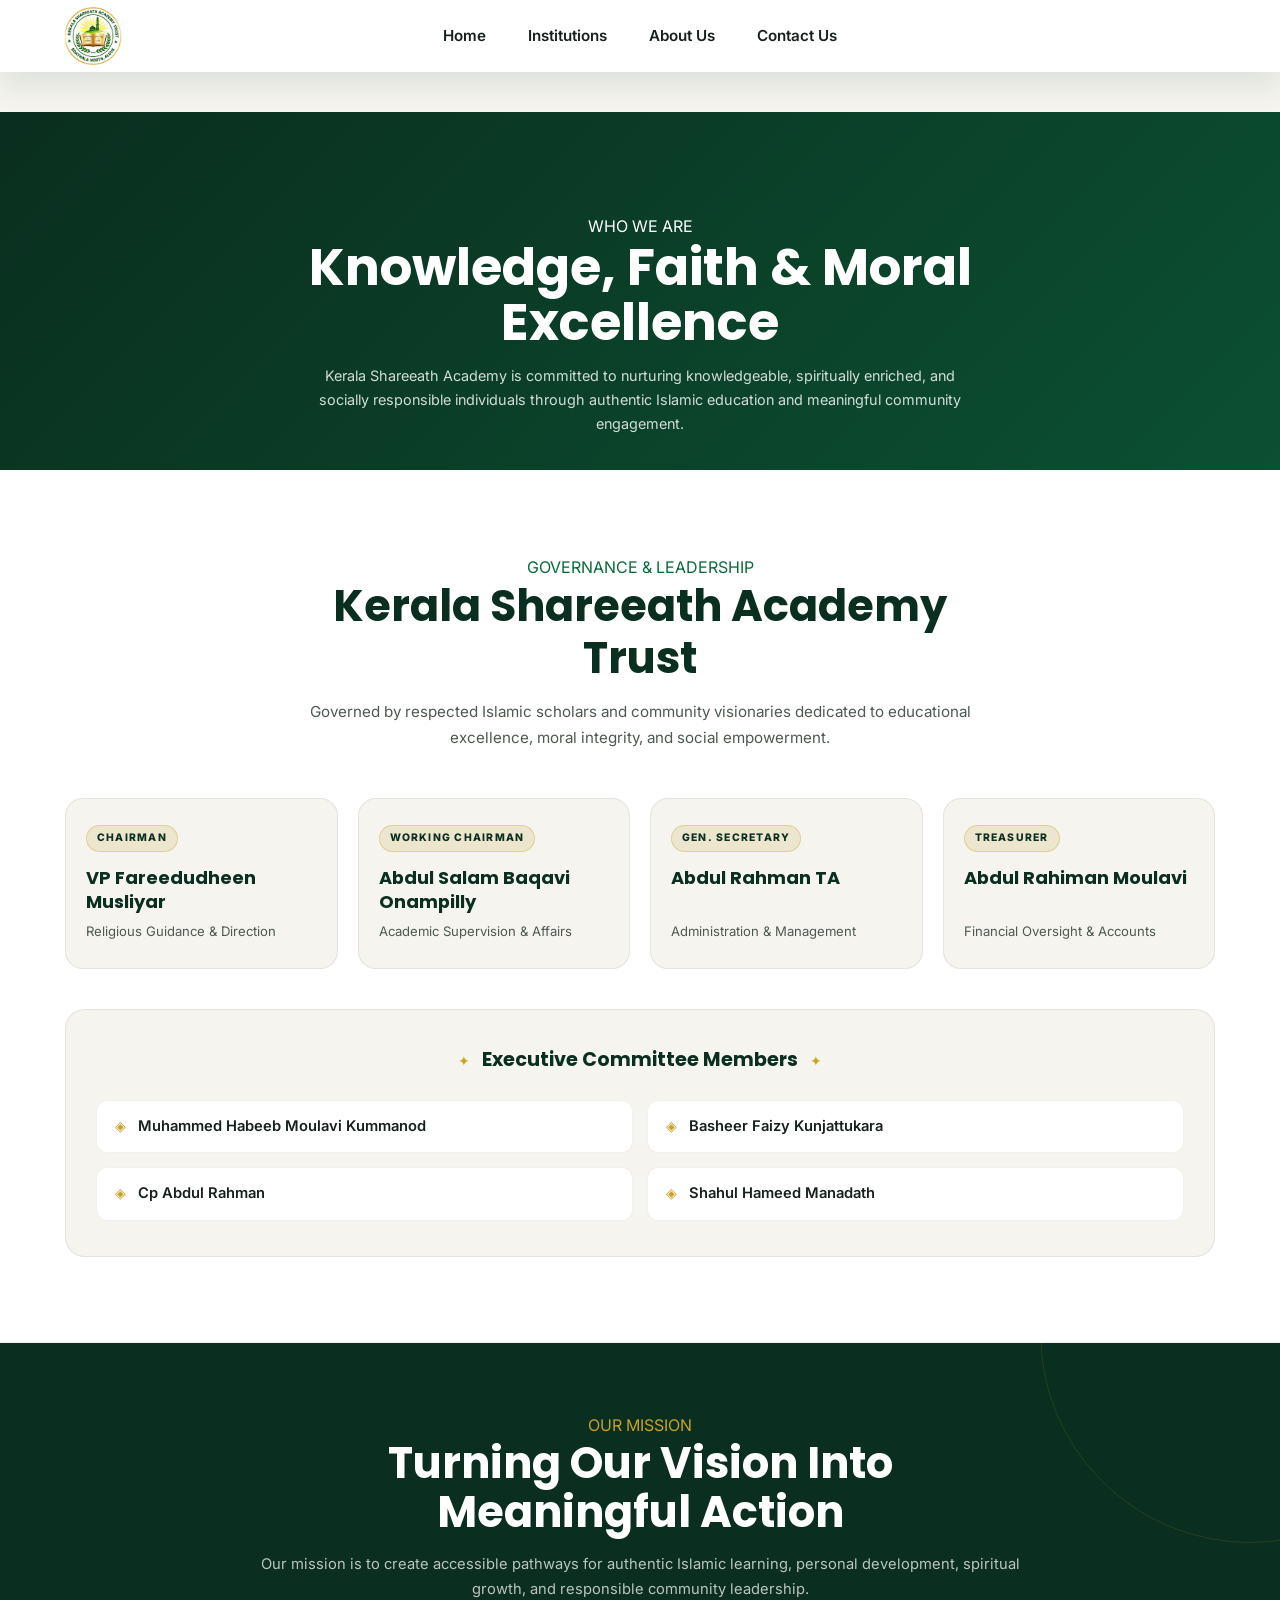
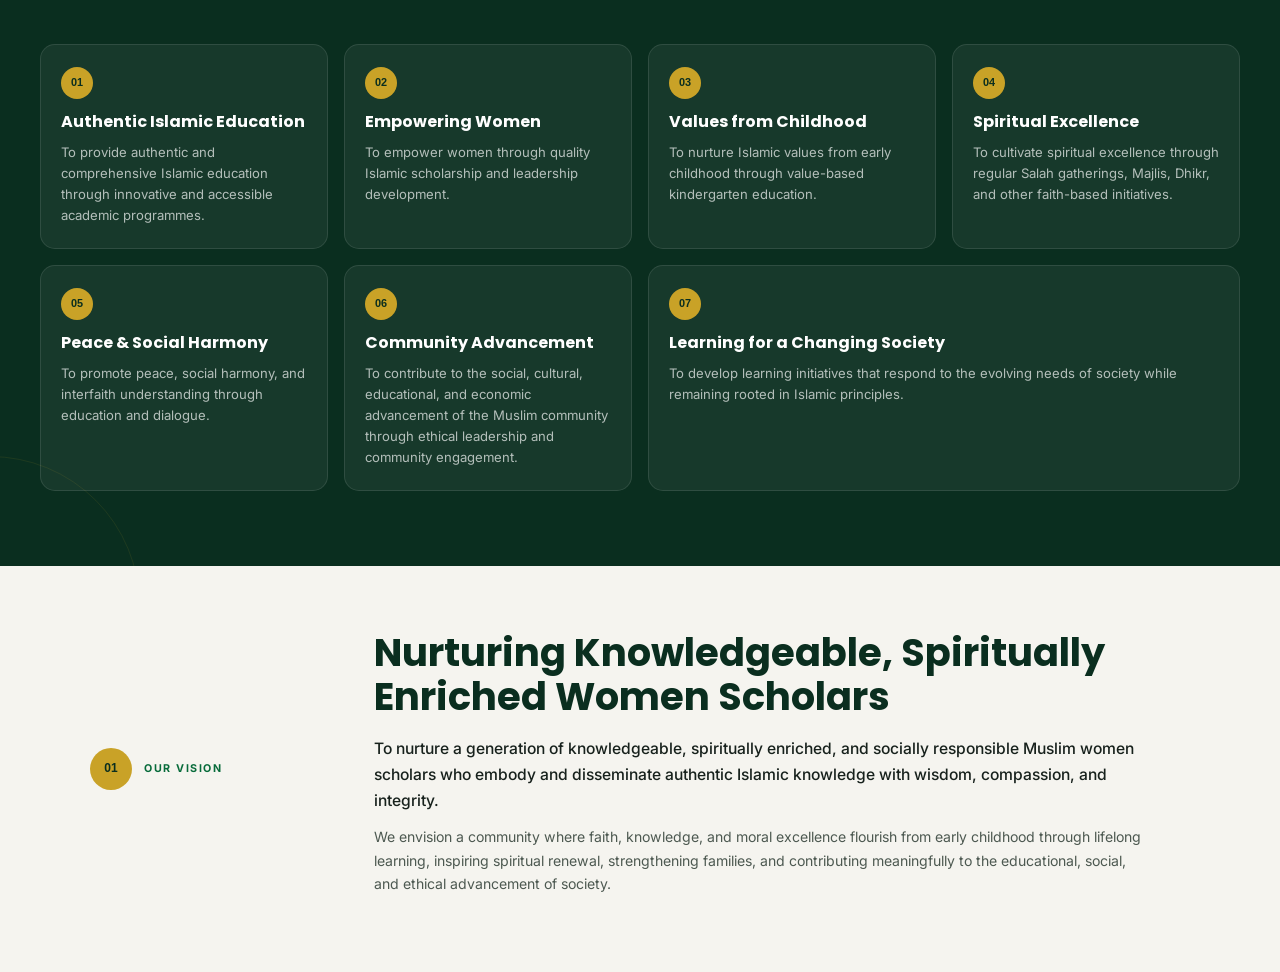
==== commit e91ea309: "Refactor About Us page structure and styles for Trust Leadership section" ====
--- a/about.html
+++ b/about.html
@@ -4,17 +4,13 @@
 <head>
 
   <meta charset="utf-8">
-
-  <meta
-    name="viewport"
-    content="width=device-width, initial-scale=1"
-  >
+  <meta name="viewport" content="width=device-width, initial-scale=1">
 
   <title>About Us — Kerala Shareeath Academy</title>
 
   <meta
     name="description"
-    content="Learn about the vision, mission and educational philosophy of Kerala Shareeath Academy."
+    content="Learn about the governance, vision, mission, and leadership of Kerala Shareeath Academy Trust."
   >
 
   <link rel="preconnect" href="https://fonts.googleapis.com">
@@ -41,59 +37,22 @@
 
   <div class="nav-inner">
 
-    <a
-      href="index.html"
-      class="nav-logo-link"
-    >
-
+    <a href="index.html" class="nav-logo-link">
       <img
         src="IMAGES/LOGO.png"
         alt="Kerala Shareeath Academy Logo"
         class="nav-logo"
       >
-
     </a>
 
-
-    <nav
-      class="site-nav"
-      id="siteNav"
-      aria-label="Primary"
-    >
-
+    <nav class="site-nav" id="siteNav" aria-label="Primary">
       <ul>
-
-        <li>
-          <a href="index.html">
-            Home
-          </a>
-        </li>
-
-        <li>
-          <a href="gallery.html">
-            Institutions
-          </a>
-        </li>
-
-        <li>
-          <a
-            href="about.html"
-            aria-current="page"
-          >
-            About Us
-          </a>
-        </li>
-
-        <li>
-          <a href="contact.html">
-            Contact Us
-          </a>
-        </li>
-
+        <li><a href="index.html">Home</a></li>
+        <li><a href="gallery.html">Institutions</a></li>
+        <li><a href="about.html" aria-current="page">About Us</a></li>
+        <li><a href="contact.html">Contact Us</a></li>
       </ul>
-
     </nav>
-
 
     <button
       class="nav-toggle"
@@ -119,7 +78,7 @@
 
 
   <!-- =======================================================
-       INTRODUCTION
+       1. INTRODUCTION (HERO)
        ======================================================= -->
 
   <section class="about-intro">
@@ -136,7 +95,7 @@
 
       <p>
         Kerala Shareeath Academy is committed to nurturing
-        knowledgeable, spiritually enriched and socially
+        knowledgeable, spiritually enriched, and socially
         responsible individuals through authentic Islamic
         education and meaningful community engagement.
       </p>
@@ -148,26 +107,215 @@
 
 
   <!-- =======================================================
-       VISION
+       2. TRUST & LEADERSHIP (NOW BEFORE VISION)
        ======================================================= -->
 
+  <section class="about-trust">
+
+    <div class="about-trust-inner">
+
+      <div class="trust-heading">
+        <span class="about-eyebrow">GOVERNANCE &amp; LEADERSHIP</span>
+        <h2>Kerala Shareeath Academy Trust</h2>
+        <p>
+          Governed by respected Islamic scholars and community visionaries dedicated to educational excellence, moral integrity, and social empowerment.
+        </p>
+      </div>
+
+      <!-- KEY OFFICE BEARERS -->
+      <div class="trust-officers-grid">
+
+        <!-- Chairman -->
+        <div class="trust-card key-officer">
+          <div class="trust-badge">CHAIRMAN</div>
+          <h3>VP Fareedudheen Musliyar</h3>
+          <p class="trust-role">Religious Guidance &amp; Direction</p>
+        </div>
+
+        <!-- Working Chairman -->
+        <div class="trust-card key-officer">
+          <div class="trust-badge">WORKING CHAIRMAN</div>
+          <h3>Abdul Salam Baqavi Onampilly</h3>
+          <p class="trust-role">Academic Supervision &amp; Affairs</p>
+        </div>
+
+        <!-- General Secretary -->
+        <div class="trust-card key-officer">
+          <div class="trust-badge">GEN. SECRETARY</div>
+          <h3>Abdul Rahman TA</h3>
+          <p class="trust-role">Administration &amp; Management</p>
+        </div>
+
+        <!-- Treasurer -->
+        <div class="trust-card key-officer">
+          <div class="trust-badge">TREASURER</div>
+          <h3>Abdul Rahiman Moulavi</h3>
+          <p class="trust-role">Financial Oversight &amp; Accounts</p>
+        </div>
+
+      </div>
+
+      <!-- EXECUTIVE COMMITTEE -->
+      <div class="trust-executive-wrap">
+
+        <div class="trust-subhead">
+          <span class="trust-bullet">✦</span>
+          <h4>Executive Committee Members</h4>
+          <span class="trust-bullet">✦</span>
+        </div>
+
+        <div class="executive-members-grid">
+          <div class="exec-card">
+            <span class="exec-icon">◈</span>
+            <span class="exec-name">Muhammed Habeeb Moulavi Kummanod</span>
+          </div>
+
+          <div class="exec-card">
+            <span class="exec-icon">◈</span>
+            <span class="exec-name">Basheer Faizy Kunjattukara</span>
+          </div>
+
+          <div class="exec-card">
+            <span class="exec-icon">◈</span>
+            <span class="exec-name">Cp Abdul Rahman</span>
+          </div>
+
+          <div class="exec-card">
+            <span class="exec-icon">◈</span>
+            <span class="exec-name">Shahul Hameed Manadath</span>
+          </div>
+        </div>
+
+      </div>
+
+    </div>
+
+  </section>
+
+  <!-- =======================================================
+       3. MISSION
+       ======================================================= -->
+
+  <section class="about-mission">
+
+    <div class="about-mission-inner">
+
+      <div class="mission-heading">
+
+        <span class="about-eyebrow dark">
+          OUR MISSION
+        </span>
+
+        <h2>
+          Turning Our Vision
+          Into Meaningful Action
+        </h2>
+
+        <p>
+          Our mission is to create accessible pathways
+          for authentic Islamic learning, personal
+          development, spiritual growth, and responsible
+          community leadership.
+        </p>
+
+      </div>
+
+      <div class="mission-grid">
+
+        <!-- Mission 01 -->
+        <article class="mission-card">
+          <span class="mission-number">01</span>
+          <h3>Authentic Islamic Education</h3>
+          <p>
+            To provide authentic and comprehensive Islamic
+            education through innovative and accessible
+            academic programmes.
+          </p>
+        </article>
+
+        <!-- Mission 02 -->
+        <article class="mission-card">
+          <span class="mission-number">02</span>
+          <h3>Empowering Women</h3>
+          <p>
+            To empower women through quality Islamic
+            scholarship and leadership development.
+          </p>
+        </article>
+
+        <!-- Mission 03 -->
+        <article class="mission-card">
+          <span class="mission-number">03</span>
+          <h3>Values from Childhood</h3>
+          <p>
+            To nurture Islamic values from early childhood
+            through value-based kindergarten education.
+          </p>
+        </article>
+
+        <!-- Mission 04 -->
+        <article class="mission-card">
+          <span class="mission-number">04</span>
+          <h3>Spiritual Excellence</h3>
+          <p>
+            To cultivate spiritual excellence through
+            regular Salah gatherings, Majlis, Dhikr,
+            and other faith-based initiatives.
+          </p>
+        </article>
+
+        <!-- Mission 05 -->
+        <article class="mission-card">
+          <span class="mission-number">05</span>
+          <h3>Peace &amp; Social Harmony</h3>
+          <p>
+            To promote peace, social harmony, and
+            interfaith understanding through education
+            and dialogue.
+          </p>
+        </article>
+
+        <!-- Mission 06 -->
+        <article class="mission-card">
+          <span class="mission-number">06</span>
+          <h3>Community Advancement</h3>
+          <p>
+            To contribute to the social, cultural,
+            educational, and economic advancement of
+            the Muslim community through ethical
+            leadership and community engagement.
+          </p>
+        </article>
+
+        <!-- Mission 07 -->
+        <article class="mission-card mission-card-wide">
+          <span class="mission-number">07</span>
+          <h3>Learning for a Changing Society</h3>
+          <p>
+            To develop learning initiatives that respond
+            to the evolving needs of society while
+            remaining rooted in Islamic principles.
+          </p>
+        </article>
+
+      </div>
+
+    </div>
+
+  </section>
+
+  <!-- =======================================================
+       4. VISION
+       ======================================================= -->
+
   <section class="about-vision">
 
     <div class="about-vision-inner">
 
-
       <div class="about-section-label">
-
-        <span>
-          01
-        </span>
-
-        <p>
-          OUR VISION
-        </p>
-
-      </div>
-
+        <span>01</span>
+        <p>OUR VISION</p>
+      </div>
 
       <div class="about-vision-content">
 
@@ -177,25 +325,20 @@
         </h2>
 
         <p class="vision-main">
-
           To nurture a generation of knowledgeable,
           spiritually enriched, and socially responsible
           Muslim women scholars who embody and disseminate
           authentic Islamic knowledge with wisdom,
           compassion, and integrity.
-
         </p>
 
-
         <p>
-
           We envision a community where faith, knowledge,
           and moral excellence flourish from early childhood
           through lifelong learning, inspiring spiritual
           renewal, strengthening families, and contributing
           meaningfully to the educational, social, and
           ethical advancement of society.
-
         </p>
 
       </div>
@@ -206,204 +349,11 @@
 
 
 
-  <!-- =======================================================
-       MISSION
-       ======================================================= -->
-
-  <section class="about-mission">
-
-    <div class="about-mission-inner">
-
-
-      <div class="mission-heading">
-
-        <span class="about-eyebrow dark">
-          OUR MISSION
-        </span>
-
-        <h2>
-          Turning Our Vision
-          Into Meaningful Action
-        </h2>
-
-        <p>
-          Our mission is to create accessible pathways
-          for authentic Islamic learning, personal
-          development, spiritual growth and responsible
-          community leadership.
-        </p>
-
-      </div>
-
-
-      <div class="mission-grid">
-
-
-        <!-- Mission 01 -->
-
-        <article class="mission-card">
-
-          <span class="mission-number">
-            01
-          </span>
-
-          <h3>
-            Authentic Islamic Education
-          </h3>
-
-          <p>
-            To provide authentic and comprehensive Islamic
-            education through innovative and accessible
-            academic programmes.
-          </p>
-
-        </article>
-
-
-
-        <!-- Mission 02 -->
-
-        <article class="mission-card">
-
-          <span class="mission-number">
-            02
-          </span>
-
-          <h3>
-            Empowering Women
-          </h3>
-
-          <p>
-            To empower women through quality Islamic
-            scholarship and leadership development.
-          </p>
-
-        </article>
-
-
-
-        <!-- Mission 03 -->
-
-        <article class="mission-card">
-
-          <span class="mission-number">
-            03
-          </span>
-
-          <h3>
-            Values from Childhood
-          </h3>
-
-          <p>
-            To nurture Islamic values from early childhood
-            through value-based kindergarten education.
-          </p>
-
-        </article>
-
-
-
-        <!-- Mission 04 -->
-
-        <article class="mission-card">
-
-          <span class="mission-number">
-            04
-          </span>
-
-          <h3>
-            Spiritual Excellence
-          </h3>
-
-          <p>
-            To cultivate spiritual excellence through
-            regular Salah gatherings, Majlis, Dhikr,
-            and other faith-based initiatives.
-          </p>
-
-        </article>
-
-
-
-        <!-- Mission 05 -->
-
-        <article class="mission-card">
-
-          <span class="mission-number">
-            05
-          </span>
-
-          <h3>
-            Peace &amp; Social Harmony
-          </h3>
-
-          <p>
-            To promote peace, social harmony, and
-            interfaith understanding through education
-            and dialogue.
-          </p>
-
-        </article>
-
-
-
-        <!-- Mission 06 -->
-
-        <article class="mission-card">
-
-          <span class="mission-number">
-            06
-          </span>
-
-          <h3>
-            Community Advancement
-          </h3>
-
-          <p>
-            To contribute to the social, cultural,
-            educational, and economic advancement of
-            the Muslim community through ethical
-            leadership and community engagement.
-          </p>
-
-        </article>
-
-
-
-        <!-- Mission 07 -->
-
-        <article class="mission-card mission-card-wide">
-
-          <span class="mission-number">
-            07
-          </span>
-
-          <h3>
-            Learning for a Changing Society
-          </h3>
-
-          <p>
-            To develop learning initiatives that respond
-            to the evolving needs of society while
-            remaining rooted in Islamic principles.
-          </p>
-
-        </article>
-
-
-      </div>
-
-    </div>
-
-  </section>
-
-
 
 
 </main>
 
 
-
 <script src="script.js"></script>
 
 </body>
--- a/style.css
+++ b/style.css
@@ -1248,13 +1248,18 @@
 }
 
 
-.institution-card:hover {
-
-  transform: translateY(-8px);
-
-  box-shadow:
-    0 25px 55px rgba(10,46,31,0.15);
-}
+@media (min-width: 1025px) {
+
+  .institution-card:not(.is-expanded):hover {
+
+    transform: translateY(-8px);
+
+    box-shadow:
+      0 25px 55px rgba(10,46,31,0.13);
+  }
+
+}
+
 
 
 /* ============================================================
@@ -1313,7 +1318,17 @@
 }
 
 
-.institution-card:hover
+@media (min-width: 1025px) {
+
+  .institution-card:not(.is-expanded):hover {
+    transform: translateY(-8px);
+
+    box-shadow:
+      0 25px 55px rgba(10,46,31,0.13);
+  }
+
+}
+
 .institution-image img {
 
   transform: scale(1.06);
@@ -1522,6 +1537,24 @@
 
   line-height: 1.8;
 }
+
+/* ============================================================
+   MORPH-STYLE INSTITUTION EXPANSION
+   ============================================================ */
+
+.institution-cards {
+  position: relative;
+}
+
+
+
+
+/* ------------------------------------------------------------
+   DESKTOP MORPH EFFECT
+   ------------------------------------------------------------ */
+
+
+
 
 
 /* ============================================================
@@ -1811,8 +1844,8 @@
    ============================================================ */
 
 .about-vision {
-  padding: 55px 24px;
-  background: var(--white);
+  padding: 65px 24px;
+  background: var(--sand); /* <-- Changed from var(--white) to var(--sand) */
 }
 
 .about-vision-inner {
@@ -2021,6 +2054,184 @@
   grid-column: span 2;
 }
 
+/* ============================================================
+   ABOUT US — TRUST LEADERSHIP SECTION
+   ============================================================ */
+.about-trust {
+  padding: 85px 24px;
+  background: var(--white);
+  border-bottom: 1px solid rgba(10, 46, 31, 0.06);
+}
+
+.about-trust-inner {
+  max-width: 1150px;
+  margin: 0 auto;
+}
+
+.trust-heading {
+  text-align: center;
+  max-width: 720px;
+  margin: 0 auto 48px;
+}
+
+.trust-heading .about-eyebrow {
+  color: var(--brand-green-d);
+}
+
+.trust-heading h2 {
+  font-size: clamp(2rem, 3.5vw, 2.7rem);
+  line-height: 1.2;
+  margin-bottom: 14px;
+  color: var(--forest-deep);
+}
+
+.trust-heading p {
+  color: var(--ink-soft);
+  font-size: 0.95rem;
+  line-height: 1.7;
+}
+
+/* Officers Grid */
+.trust-officers-grid {
+  display: grid;
+  grid-template-columns: repeat(4, 1fr);
+  gap: 20px;
+  margin-bottom: 40px;
+}
+
+.trust-card {
+  background: var(--sand);
+  border: 1px solid rgba(10, 46, 31, 0.08);
+  border-radius: 18px;
+  padding: 26px 20px;
+  display: flex;
+  flex-direction: column;
+  align-items: flex-start;
+  transition: transform var(--transition-fast), box-shadow var(--transition-fast), border-color var(--transition-fast);
+}
+
+.trust-card:hover {
+  transform: translateY(-5px);
+  box-shadow: 0 16px 36px rgba(10, 46, 31, 0.08);
+  border-color: rgba(201, 162, 39, 0.4);
+}
+
+.trust-badge {
+  display: inline-block;
+  padding: 4px 10px;
+  background: rgba(201, 162, 39, 0.16);
+  border: 1px solid rgba(201, 162, 39, 0.35);
+  color: var(--forest-deep);
+  border-radius: 999px;
+  font-size: 0.65rem;
+  font-weight: 800;
+  letter-spacing: 0.12em;
+  margin-bottom: 14px;
+}
+
+.trust-card h3 {
+  font-size: 1.12rem;
+  line-height: 1.35;
+  color: var(--forest-deep);
+  margin-bottom: 8px;
+}
+
+.trust-role {
+  color: var(--ink-soft);
+  font-size: 0.82rem;
+  line-height: 1.5;
+  margin-top: auto;
+}
+
+/* Executive Committee Wrap */
+.trust-executive-wrap {
+  background: var(--sand);
+  border: 1px solid rgba(10, 46, 31, 0.08);
+  border-radius: 20px;
+  padding: 35px 30px;
+}
+
+.trust-subhead {
+  display: flex;
+  align-items: center;
+  justify-content: center;
+  gap: 12px;
+  margin-bottom: 24px;
+}
+
+.trust-subhead h4 {
+  font-size: 1.2rem;
+  color: var(--forest-deep);
+}
+
+.trust-bullet {
+  color: var(--gold);
+  font-size: 0.9rem;
+}
+
+.executive-members-grid {
+  display: grid;
+  grid-template-columns: repeat(2, 1fr);
+  gap: 14px;
+}
+
+.exec-card {
+  display: flex;
+  align-items: center;
+  gap: 12px;
+  background: var(--white);
+  padding: 14px 18px;
+  border-radius: 12px;
+  border: 1px solid rgba(10, 46, 31, 0.06);
+  transition: transform var(--transition-fast), border-color var(--transition-fast);
+}
+
+.exec-card:hover {
+  transform: translateX(4px);
+  border-color: rgba(201, 162, 39, 0.4);
+}
+
+.exec-icon {
+  color: var(--gold);
+  font-size: 0.85rem;
+}
+
+.exec-name {
+  color: var(--ink);
+  font-size: 0.92rem;
+  font-weight: 600;
+}
+
+/* Responsive adjustments */
+@media (max-width: 1024px) {
+  .trust-officers-grid {
+    grid-template-columns: repeat(2, 1fr);
+  }
+}
+
+@media (max-width: 768px) {
+  .about-trust {
+    padding: 55px 20px;
+  }
+  .trust-heading {
+    text-align: left;
+    margin-bottom: 30px;
+  }
+  .trust-officers-grid {
+    grid-template-columns: 1fr;
+    gap: 14px;
+  }
+  .executive-members-grid {
+    grid-template-columns: 1fr;
+    gap: 10px;
+  }
+  .trust-executive-wrap {
+    padding: 24px 18px;
+  }
+  .trust-subhead {
+    justify-content: flex-start;
+  }
+}
 
 /* ============================================================
    ABOUT FOOTER
@@ -3247,3 +3458,1707 @@
 
 }
 
+/* ============================================================
+   FULLSCREEN MORPH INSTITUTION VIEW
+   ============================================================ */
+
+@media (min-width: 1025px) {
+
+  .institution-cards {
+    position: relative;
+  }
+
+  /* Normal cards */
+  .institution-card {
+    position: relative;
+    overflow: hidden;
+    transition:
+      opacity 1.2s ease,
+      transform 1.8s cubic-bezier(0.16, 1, 0.3, 1),
+      filter 1.2s ease;
+  }
+
+
+  /* ----------------------------------------------------------
+     SELECTED CARD
+     ---------------------------------------------------------- */
+
+  .institution-card.is-expanded {
+
+    position: fixed;
+
+    top: var(--nav-height);
+    left: 50%;
+
+    width: min(1180px, calc(100vw - 70px));
+
+    height: calc(100vh - var(--nav-height) - 35px);
+
+    transform:
+      translateX(-50%)
+      scale(1);
+
+    z-index: 100;
+
+    display: grid;
+
+    grid-template-columns: 1fr 1fr;
+
+    background: var(--white);
+
+    border-radius: 24px;
+
+    overflow: hidden;
+
+    box-shadow:
+      0 35px 100px rgba(0,0,0,0.28);
+
+    animation:
+      institutionMorph 1.8s
+      cubic-bezier(0.16, 1, 0.3, 1)
+      both;
+  }
+
+
+  /* ----------------------------------------------------------
+     OTHER CARDS DISAPPEAR
+     ---------------------------------------------------------- */
+
+  .institution-cards.is-expanded
+  .institution-card:not(.is-expanded) {
+
+    opacity: 0;
+
+    transform:
+      scale(0.75)
+      translateY(-20px);
+
+    filter: blur(5px);
+
+    pointer-events: none;
+
+  }
+
+
+  /* ----------------------------------------------------------
+     IMAGE SIDE
+     ---------------------------------------------------------- */
+
+  .institution-card.is-expanded
+  .institution-image {
+
+    position: relative;
+
+    width: 100%;
+    height: 100%;
+
+    min-height: 0;
+
+    overflow: hidden;
+
+    border-radius: 0;
+  }
+
+
+  .institution-card.is-expanded
+  .institution-image img {
+
+    width: 100%;
+    height: 100%;
+
+    object-fit: cover;
+
+    transition:
+      transform 2s
+      cubic-bezier(0.16, 1, 0.3, 1);
+
+    transform: scale(1.05);
+  }
+
+
+  /* Beautiful image overlay */
+
+  .institution-card.is-expanded
+  .institution-image::after {
+
+    content: "";
+
+    position: absolute;
+
+    inset: 0;
+
+    background:
+      linear-gradient(
+        135deg,
+        rgba(10,46,31,0.10),
+        rgba(10,46,31,0.45)
+      );
+
+    pointer-events: none;
+  }
+
+
+  /* Number becomes a floating badge */
+
+  .institution-card.is-expanded
+  .institution-number {
+
+    position: absolute;
+
+    left: 30px;
+    bottom: 30px;
+
+    z-index: 3;
+
+    width: 58px;
+    height: 58px;
+
+    border-radius: 50%;
+
+    display: flex;
+
+    align-items: center;
+    justify-content: center;
+
+    background: var(--gold);
+
+    color: var(--forest-deep);
+
+    font-size: 0.9rem;
+
+    box-shadow:
+      0 10px 30px rgba(0,0,0,0.25);
+  }
+
+
+  /* ----------------------------------------------------------
+     CONTENT SIDE
+     ---------------------------------------------------------- */
+
+  .institution-card.is-expanded
+  .institution-content {
+
+    height: 100%;
+
+    padding:
+      55px 55px 35px;
+
+    display: flex;
+
+    flex-direction: column;
+
+    justify-content: center;
+
+    background:
+      linear-gradient(
+        145deg,
+        #ffffff,
+        var(--sand)
+      );
+  }
+
+
+  .institution-card.is-expanded
+  .institution-label {
+
+    margin-bottom: 15px;
+
+    font-size: 0.72rem;
+
+    letter-spacing: 0.18em;
+  }
+
+
+  .institution-card.is-expanded
+  .institution-content h2 {
+
+    font-size:
+      clamp(2rem, 3.2vw, 3rem);
+
+    line-height: 1.12;
+
+    margin-bottom: 22px;
+
+    max-width: 500px;
+  }
+
+
+  .institution-card.is-expanded
+  .institution-content p {
+
+    font-size: 1rem;
+
+    line-height: 1.85;
+
+    max-width: 500px;
+
+    margin-bottom: 28px;
+  }
+
+
+  /* ----------------------------------------------------------
+     DETAILS
+     ---------------------------------------------------------- */
+
+  .institution-card.is-expanded
+  .institution-details {
+
+    display: flex;
+
+    flex-direction: column;
+
+    gap: 25px;
+
+    margin-top: auto;
+
+    padding-top: 25px;
+
+    border-top:
+      1px solid rgba(10,46,31,0.10);
+
+    animation:
+      detailsReveal 1.2s
+      ease 0.7s
+      both;
+  }
+
+
+  .institution-contact {
+
+    color: var(--ink-soft);
+
+    font-size: 0.9rem;
+
+    line-height: 1.7;
+  }
+
+
+  .institution-contact strong {
+
+    display: block;
+
+    color: var(--forest-deep);
+
+    font-family: var(--font-display);
+
+    margin-bottom: 4px;
+  }
+
+
+  /* Buttons */
+
+  .institution-detail-actions {
+
+    display: flex;
+
+    align-items: center;
+
+    gap: 12px;
+
+    flex-wrap: wrap;
+  }
+
+
+  .prospectus-btn {
+
+    display: inline-flex;
+
+    align-items: center;
+
+    justify-content: center;
+
+    gap: 10px;
+
+    padding: 13px 22px;
+
+    border-radius: 999px;
+
+    background: var(--brand-green);
+
+    color: var(--white);
+
+    font-size: 0.88rem;
+
+    font-weight: 600;
+
+    transition:
+      transform 250ms ease,
+      background 250ms ease,
+      box-shadow 250ms ease;
+  }
+
+
+  .prospectus-btn:hover {
+
+    background: var(--brand-green-d);
+
+    transform: translateY(-2px);
+
+    box-shadow:
+      0 10px 25px
+      rgba(11,139,75,0.25);
+  }
+
+
+  .institution-close {
+
+    display: inline-flex;
+
+    align-items: center;
+    justify-content: center;
+
+    padding: 12px 20px;
+
+    border-radius: 999px;
+
+    border:
+      1px solid
+      rgba(10,46,31,0.15);
+
+    background: transparent;
+
+    color: var(--forest-deep);
+
+    font-family: var(--font-body);
+
+    font-size: 0.88rem;
+
+    font-weight: 600;
+
+    cursor: pointer;
+
+    transition:
+      background 250ms ease,
+      color 250ms ease,
+      transform 250ms ease;
+  }
+
+
+  .institution-close:hover {
+
+    background: var(--forest-deep);
+
+    color: var(--white);
+
+    transform: translateY(-2px);
+  }
+
+}
+
+
+/* ============================================================
+   MORPH ENTRANCE
+   ============================================================ */
+
+@keyframes institutionMorph {
+
+  0% {
+
+    opacity: 0;
+
+    transform:
+      translateX(-50%)
+      scale(0.55);
+
+    border-radius: 50px;
+
+  }
+
+  45% {
+
+    opacity: 1;
+
+    transform:
+      translateX(-50%)
+      scale(1.02);
+
+    border-radius: 30px;
+
+  }
+
+  100% {
+
+    opacity: 1;
+
+    transform:
+      translateX(-50%)
+      scale(1);
+
+    border-radius: 24px;
+
+  }
+
+}
+/* ============================================================
+   INSTITUTION ADVERTISING DETAILS
+   ============================================================ */
+
+.details-header {
+  max-width: 650px;
+  margin-bottom: 35px;
+}
+
+.details-eyebrow {
+  display: inline-block;
+
+  color: var(--gold);
+
+  font-size: 0.68rem;
+  font-weight: 700;
+
+  letter-spacing: 0.18em;
+  text-transform: uppercase;
+
+  margin-bottom: 12px;
+}
+
+
+.details-header h3 {
+  color: var(--white);
+
+  font-family: var(--font-display);
+
+  font-size: clamp(1.8rem, 3vw, 2.7rem);
+
+  line-height: 1.15;
+
+  margin-bottom: 15px;
+}
+
+
+.details-header p {
+  max-width: 600px;
+
+  color: rgba(255,255,255,0.72);
+
+  font-size: 0.92rem;
+
+  line-height: 1.75;
+
+  margin: 0;
+}
+
+
+/* ============================================================
+   STATISTICS
+   ============================================================ */
+
+.institution-stats {
+
+  display: grid;
+
+  grid-template-columns:
+    repeat(3, minmax(0, 1fr));
+
+  gap: 15px;
+
+  margin-bottom: 35px;
+}
+
+
+.stat-item {
+  position: relative;
+
+  padding: 24px 20px;
+
+  border-radius: 18px;
+
+  background:
+    rgba(255,255,255,0.055);
+
+  border:
+    1px solid
+    rgba(255,255,255,0.12);
+
+  backdrop-filter: blur(8px);
+
+  box-shadow:
+    inset 0 1px 0 rgba(255,255,255,0.06);
+
+  transition:
+    transform 300ms ease,
+    background 300ms ease,
+    border-color 300ms ease;
+}
+
+
+.stat-item:hover {
+  transform: translateY(-5px);
+
+  background:
+    rgba(255,255,255,0.09);
+
+  border-color:
+    rgba(201,162,39,0.35);
+}
+
+/* ICON */
+
+.stat-icon {
+  width: 48px;
+  height: 48px;
+
+  display: flex;
+
+  align-items: center;
+  justify-content: center;
+
+  margin-bottom: 16px;
+
+  border-radius: 50%;
+
+  background:
+    rgba(201,162,39,0.14);
+
+  border:
+    1px solid
+    rgba(201,162,39,0.25);
+
+  color: var(--gold);
+
+  font-size: 1.2rem;
+}
+
+
+.stat-icon svg {
+
+  width: 21px;
+  height: 21px;
+
+  fill: none;
+
+  stroke: var(--gold);
+
+  stroke-width: 1.6;
+
+  stroke-linecap: round;
+  stroke-linejoin: round;
+}
+
+
+/* NUMBER */
+
+.stat-number {
+
+  display: inline-block;
+
+  color: var(--white);
+
+  font-family: var(--font-display);
+
+  font-size: 2rem;
+
+  font-weight: 800;
+
+  line-height: 1;
+}
+
+
+.stat-suffix {
+
+  color: var(--gold);
+
+  font-family: var(--font-display);
+
+  font-size: 1.4rem;
+
+  font-weight: 800;
+
+  margin-left: 2px;
+}
+
+
+.stat-item small {
+
+  display: block;
+
+  margin-top: 8px;
+
+  color:
+    rgba(255,255,255,0.55);
+
+  font-size: 0.72rem;
+
+  font-weight: 500;
+
+  letter-spacing: 0.04em;
+}
+
+
+/* ============================================================
+   DETAILS FOOTER
+   ============================================================ */
+
+.institution-detail-footer {
+
+  display: flex;
+
+  align-items: center;
+  justify-content: space-between;
+
+  gap: 25px;
+
+  padding-top: 25px;
+
+  border-top:
+    1px solid
+    rgba(255,255,255,0.10);
+}
+
+
+.institution-contact-mini {
+
+  display: flex;
+
+  flex-direction: column;
+
+  gap: 5px;
+}
+
+
+.institution-contact-mini span {
+
+  color: var(--gold);
+
+  font-size: 0.62rem;
+
+  font-weight: 700;
+
+  letter-spacing: 0.16em;
+}
+
+
+.institution-contact-mini strong {
+
+  color:
+    rgba(255,255,255,0.78);
+
+  font-size: 0.78rem;
+
+  font-weight: 500;
+}
+
+
+/* ============================================================
+   BUTTONS
+   ============================================================ */
+
+.institution-detail-footer
+.institution-detail-actions {
+
+  display: flex;
+
+  align-items: center;
+
+  gap: 10px;
+
+  flex-shrink: 0;
+}
+
+
+.institution-detail-footer
+.prospectus-btn {
+
+  background: var(--gold);
+
+  color: var(--forest-deep);
+
+  border-radius: 999px;
+
+  padding: 12px 18px;
+
+  font-size: 0.78rem;
+
+  transition:
+    transform 250ms ease,
+    box-shadow 250ms ease;
+}
+
+
+.institution-detail-footer
+.prospectus-btn:hover {
+
+  transform: translateY(-2px);
+
+  box-shadow:
+    0 10px 25px
+    rgba(201,162,39,0.22);
+}
+
+
+.institution-detail-footer
+.institution-close {
+
+  border:
+    1px solid
+    rgba(255,255,255,0.22);
+
+  border-radius: 999px;
+
+  color: var(--white);
+
+  padding: 11px 17px;
+
+  font-size: 0.78rem;
+
+  background: transparent;
+}
+
+
+/* ============================================================
+   MOBILE
+   ============================================================ */
+
+@media (max-width: 768px) {
+
+  .institution-stats {
+
+    grid-template-columns:
+      1fr 1fr 1fr;
+
+    gap: 8px;
+  }
+
+
+  .stat-item {
+
+    padding: 15px 10px;
+
+    border-radius: 13px;
+  }
+
+
+  .stat-icon {
+
+    width: 35px;
+    height: 35px;
+  }
+
+
+  .stat-icon svg {
+
+    width: 18px;
+    height: 18px;
+  }
+
+
+  .stat-number {
+
+    font-size: 1.5rem;
+  }
+
+
+  .stat-suffix {
+
+    font-size: 1rem;
+  }
+
+
+  .stat-item small {
+
+    font-size: 0.62rem;
+  }
+
+
+  .institution-detail-footer {
+
+    align-items: flex-start;
+
+    flex-direction: column;
+  }
+
+
+  .institution-detail-footer
+  .institution-detail-actions {
+
+    width: 100%;
+  }
+
+
+  .institution-detail-footer
+  .prospectus-btn,
+  .institution-detail-footer
+  .institution-close {
+
+    flex: 1;
+  }
+
+}
+
+
+/* ============================================================
+   INSTITUTION DETAILS — ADVERTISING SECTION
+   ============================================================ */
+
+.institution-detail-header {
+  max-width: 650px;
+  margin-bottom: 35px;
+}
+
+.institution-detail-header h3 {
+  margin: 10px 0 14px;
+
+  color: var(--white);
+
+  font-size: clamp(1.7rem, 3vw, 2.5rem);
+
+  line-height: 1.2;
+}
+
+.institution-detail-header p {
+  max-width: 600px;
+
+  color: var(--ink-soft);
+
+  font-size: 0.95rem;
+
+  line-height: 1.8;
+}
+
+
+/* ============================================================
+   STATISTICS
+   ============================================================ */
+
+.institution-stats {
+
+  display: grid;
+
+  grid-template-columns:
+    repeat(3, 1fr);
+
+  gap: 18px;
+
+  margin-bottom: 35px;
+}
+
+
+.stat-item {
+
+  display: flex;
+
+  align-items: center;
+
+  gap: 15px;
+
+  padding: 20px;
+
+  background: rgba(201,162,39,0.08);
+
+  border: 1px solid rgba(201,162,39,0.18);
+
+  border-radius: 16px;
+
+  transition:
+    transform 0.3s ease,
+    background 0.3s ease;
+}
+
+
+.stat-item:hover {
+
+  transform: translateY(-4px);
+
+  background:
+    rgba(201,162,39,0.13);
+}
+
+
+/* ICON */
+
+.stat-icon {
+
+  width: 48px;
+  height: 48px;
+
+  flex-shrink: 0;
+
+  display: flex;
+
+  align-items: center;
+  justify-content: center;
+
+  border-radius: 50%;
+
+  background: var(--forest-deep);
+
+  color: var(--gold);
+
+  font-size: 1.2rem;
+}
+
+
+/* NUMBER */
+
+.stat-content {
+
+  display: flex;
+
+  align-items: baseline;
+
+  flex-wrap: wrap;
+
+  column-gap: 3px;
+}
+
+
+.stat-number {
+  color: var(--white);
+
+  font-family: var(--font-display);
+
+  font-size:
+    clamp(2rem, 3.5vw, 3rem);
+
+  font-weight: 800;
+
+  line-height: 1;
+
+  letter-spacing: -0.03em;
+
+  text-shadow:
+    0 4px 20px rgba(0,0,0,0.18);
+}
+
+
+.stat-plus {
+
+  color: var(--gold);
+
+  font-size: 1.2rem;
+
+  font-weight: 800;
+}
+
+
+.stat-content p {
+
+  width: 100%;
+
+  margin-top: 6px;
+
+  color: var(--ink-soft);
+
+  font-size: 0.78rem;
+
+  line-height: 1.3;
+}
+
+
+/* ============================================================
+   MOBILE
+   ============================================================ */
+
+@media (max-width: 768px) {
+
+  .institution-stats {
+
+    grid-template-columns: 1fr;
+
+    gap: 12px;
+  }
+
+
+  .stat-item {
+
+    padding: 16px;
+  }
+
+
+  .stat-icon {
+
+    width: 43px;
+    height: 43px;
+  }
+
+
+  .stat-number {
+
+    font-size: 1.7rem;
+  }
+
+}
+
+/* ============================================================
+   DETAILS REVEAL
+   ============================================================ */
+
+@keyframes detailsReveal {
+
+  from {
+
+    opacity: 0;
+
+    transform:
+      translateY(30px);
+
+  }
+
+  to {
+
+    opacity: 1;
+
+    transform:
+      translateY(0);
+
+  }
+
+}
+
+
+/* ============================================================
+   MOBILE / TABLET
+   ============================================================ */
+
+@media (max-width: 1024px) {
+
+  .institution-details {
+    display: none;
+  }
+
+}
+/* ============================================================
+   INSTITUTION DETAILS — HIDDEN UNTIL CARD OPENS
+   ============================================================ */
+
+.institution-details {
+  position: absolute;
+  inset: 0;
+
+  display: flex;
+  flex-direction: column;
+  justify-content: center;
+
+  padding: clamp(30px, 5vw, 65px);
+
+  background:
+    radial-gradient(
+      circle at 85% 15%,
+      rgba(201,162,39,0.14),
+      transparent 28%
+    ),
+    linear-gradient(
+      135deg,
+      var(--forest-deep),
+      #073b26
+    );
+
+  color: var(--white);
+
+  opacity: 0;
+  visibility: hidden;
+  pointer-events: none;
+
+  transform: translateY(35px) scale(0.98);
+
+  transition:
+    opacity 0.9s cubic-bezier(.22,1,.36,1),
+    transform 1s cubic-bezier(.22,1,.36,1),
+    visibility 0.9s ease;
+
+  z-index: 5;
+
+  overflow: hidden;
+}
+
+/* Show details only when card is opened */
+
+.institution-card.is-expanded .institution-details {
+  opacity: 1;
+  visibility: visible;
+  pointer-events: auto;
+
+  transform: translateY(0);
+}
+
+.institution-contact {
+  font-size: 1rem;
+  line-height: 1.8;
+  color: rgba(255,255,255,0.8);
+  margin-bottom: 30px;
+}
+
+.institution-contact strong {
+  display: block;
+  color: var(--gold);
+  font-size: 0.75rem;
+  letter-spacing: 0.15em;
+  text-transform: uppercase;
+  margin-bottom: 8px;
+}
+
+.institution-detail-actions {
+  display: flex;
+  align-items: center;
+  gap: 15px;
+  flex-wrap: wrap;
+}
+
+.prospectus-btn,
+.institution-close {
+  display: inline-flex;
+  align-items: center;
+  justify-content: center;
+  gap: 10px;
+
+  padding: 13px 20px;
+
+  border-radius: 8px;
+
+  font-family: var(--font-display);
+  font-weight: 600;
+
+  text-decoration: none;
+
+  cursor: pointer;
+}
+
+.prospectus-btn {
+  background: var(--gold);
+  color: var(--forest-deep);
+}
+
+.institution-close {
+  background: transparent;
+  color: var(--white);
+
+  border: 1px solid rgba(255,255,255,0.25);
+}
+
+.institution-details::before {
+  content: "";
+
+  position: absolute;
+
+  width: 380px;
+  height: 380px;
+
+  border: 1px solid rgba(201,162,39,0.16);
+
+  border-radius: 50%;
+
+  right: -170px;
+  top: -170px;
+
+  pointer-events: none;
+}
+
+
+.institution-details::after {
+  content: "";
+
+  position: absolute;
+
+  width: 220px;
+  height: 220px;
+
+  border: 1px solid rgba(255,255,255,0.06);
+
+  border-radius: 50%;
+
+  left: -120px;
+  bottom: -120px;
+
+  pointer-events: none;
+}
+
+/* ============================================================
+   UNIFIED INSTITUTION POPUP THEME
+   Makes all institution popups use the same Hifz-style theme
+   ============================================================ */
+
+.institution-card.is-expanded .institution-details {
+  background:
+    linear-gradient(
+      135deg,
+      var(--forest-deep),
+      #0b5032
+    );
+
+  color: var(--white);
+}
+
+
+/* Contact text */
+
+.institution-card.is-expanded .institution-contact {
+  color: rgba(255, 255, 255, 0.82);
+}
+
+
+/* Contact heading */
+
+.institution-card.is-expanded .institution-contact strong {
+  color: var(--gold);
+}
+
+
+/* Buttons */
+
+.institution-card.is-expanded .prospectus-btn {
+  background: var(--gold);
+  color: var(--forest-deep);
+}
+
+.institution-card.is-expanded .prospectus-btn:hover {
+  background: #e0bd45;
+  color: var(--forest-deep);
+}
+
+
+/* Back button */
+
+.institution-card.is-expanded .institution-close {
+  background: transparent;
+  color: var(--white);
+  border: 1px solid rgba(255,255,255,0.28);
+}
+
+.institution-card.is-expanded .institution-close:hover {
+  background: rgba(255,255,255,0.10);
+  color: var(--white);
+  border-color: rgba(255,255,255,0.5);
+}
+
+
+/* Statistics */
+
+.institution-card.is-expanded .stat-number {
+  color: var(--white);
+}
+
+.institution-card.is-expanded .stat-content p {
+  color: rgba(255,255,255,0.72);
+}
+
+.institution-card.is-expanded .stat-plus {
+  color: var(--gold);
+}
+
+
+/* Statistic boxes */
+
+.institution-card.is-expanded .stat-item {
+  background: rgba(255,255,255,0.06);
+  border: 1px solid rgba(255,255,255,0.12);
+}
+
+
+/* Icons */
+
+.institution-card.is-expanded .stat-icon {
+  background: rgba(201,162,39,0.16);
+  color: var(--gold);
+}
+
+
+/* Divider */
+
+.institution-card.is-expanded .institution-details {
+  border-color: rgba(255,255,255,0.12);
+}
+
+
+/* ============================================================
+   MOBILE — INSTITUTION POPUP
+   ============================================================ */
+
+@media (max-width: 768px) {
+
+  /* Expanded card fills the usable mobile screen */
+  .institution-card.is-expanded {
+
+    position: fixed;
+
+    top: var(--nav-height, 72px);
+    left: 12px;
+    right: 12px;
+    bottom: 12px;
+
+    width: auto;
+    height: auto;
+
+    min-height: 0;
+
+    z-index: 1000;
+
+    display: flex;
+    flex-direction: column;
+
+    overflow: hidden;
+
+    border-radius: 22px;
+
+    transform: none !important;
+  }
+
+
+  /* ----------------------------------------------------------
+     IMAGE
+     ---------------------------------------------------------- */
+
+  .institution-card.is-expanded .institution-image {
+
+    flex: 0 0 35%;
+
+    width: 100%;
+    height: auto;
+
+    min-height: 0;
+
+    position: relative;
+
+    overflow: hidden;
+  }
+
+
+  .institution-card.is-expanded .institution-image img {
+
+    width: 100%;
+    height: 100%;
+
+    object-fit: cover;
+
+    object-position: center;
+  }
+
+
+  /* Dark overlay makes image more cinematic */
+
+  .institution-card.is-expanded .institution-image::after {
+
+    content: "";
+
+    position: absolute;
+
+    inset: 0;
+
+    background:
+      linear-gradient(
+        to bottom,
+        rgba(0,0,0,0.02),
+        rgba(10,46,31,0.55)
+      );
+
+    pointer-events: none;
+  }
+
+
+  /* Number */
+
+  .institution-card.is-expanded .institution-number {
+
+    z-index: 3;
+
+    top: 18px;
+    left: 18px;
+
+    width: 42px;
+    height: 42px;
+
+    font-size: 0.75rem;
+  }
+
+
+  /* ----------------------------------------------------------
+     MAIN CONTENT
+     ---------------------------------------------------------- */
+
+  .institution-card.is-expanded .institution-content {
+
+    flex: 0 0 auto;
+
+    width: 100%;
+
+    padding: 22px 22px 10px;
+
+    text-align: left;
+
+    overflow: visible;
+  }
+
+
+  .institution-card.is-expanded .institution-label {
+
+    font-size: 0.62rem;
+
+    letter-spacing: 0.15em;
+
+    margin-bottom: 7px;
+  }
+
+
+  .institution-card.is-expanded .institution-content h2 {
+
+    font-size: 1.55rem;
+
+    line-height: 1.15;
+
+    margin-bottom: 9px;
+  }
+
+
+  .institution-card.is-expanded .institution-content p {
+
+    font-size: 0.82rem;
+
+    line-height: 1.55;
+
+    margin-bottom: 12px;
+
+    display: -webkit-box;
+    -webkit-line-clamp: 3;
+    -webkit-box-orient: vertical;
+
+    overflow: hidden;
+  }
+
+
+  /* Hide Know More after expansion */
+
+  .institution-card.is-expanded .institution-btn {
+
+    display: none;
+  }
+
+
+  /* ----------------------------------------------------------
+     DETAILS / STATISTICS
+     ---------------------------------------------------------- */
+
+  .institution-card.is-expanded .institution-details {
+
+    flex: 1 1 auto;
+
+    width: 100%;
+
+    min-height: 0;
+
+    padding: 15px 20px 20px;
+
+    display: flex;
+
+    flex-direction: column;
+
+    justify-content: space-between;
+
+    overflow-y: auto;
+
+    border-top:
+      1px solid
+      rgba(255,255,255,0.12);
+  }
+
+
+  /* Statistics grid */
+
+  .institution-card.is-expanded .institution-stats {
+
+    display: grid;
+
+    grid-template-columns: repeat(3, 1fr);
+
+    gap: 8px;
+
+    width: 100%;
+  }
+
+
+  .institution-card.is-expanded .stat-item {
+
+    min-width: 0;
+
+    padding: 11px 6px;
+
+    border-radius: 12px;
+
+    display: flex;
+
+    flex-direction: column;
+
+    align-items: center;
+
+    justify-content: center;
+
+    text-align: center;
+  }
+
+
+  .institution-card.is-expanded .stat-icon {
+
+    width: 30px;
+    height: 30px;
+
+    margin-bottom: 5px;
+
+    font-size: 0.75rem;
+  }
+
+
+  .institution-card.is-expanded .stat-number {
+
+    font-size: 1.35rem;
+
+    line-height: 1.1;
+  }
+
+
+  .institution-card.is-expanded .stat-plus {
+
+    font-size: 0.85rem;
+  }
+
+
+  .institution-card.is-expanded .stat-content p {
+
+    margin: 3px 0 0;
+
+    font-size: 0.65rem;
+
+    line-height: 1.25;
+
+    display: block;
+  }
+
+
+  /* ----------------------------------------------------------
+     CONTACT
+     ---------------------------------------------------------- */
+
+  .institution-card.is-expanded .institution-contact {
+
+    margin: 12px 0 10px;
+
+    font-size: 0.78rem;
+
+    line-height: 1.5;
+  }
+
+
+  /* ----------------------------------------------------------
+     BUTTONS
+     ---------------------------------------------------------- */
+
+  .institution-card.is-expanded
+  .institution-detail-actions {
+
+    display: grid;
+
+    grid-template-columns: 1fr 0.7fr;
+
+    gap: 9px;
+
+    width: 100%;
+  }
+
+
+  .institution-card.is-expanded
+  .prospectus-btn,
+
+  .institution-card.is-expanded
+  .institution-close {
+
+    min-height: 42px;
+
+    padding: 10px 12px;
+
+    border-radius: 10px;
+
+    font-size: 0.72rem;
+
+    display: flex;
+
+    align-items: center;
+
+    justify-content: center;
+  }
+
+
+  /* ----------------------------------------------------------
+     PREVENT BACKGROUND SCROLL
+     ---------------------------------------------------------- */
+
+  body.institution-open {
+
+    overflow: hidden;
+  }
+
+}
+
+@media (max-width: 400px) {
+
+  .institution-card.is-expanded {
+
+    top: 66px;
+    left: 8px;
+    right: 8px;
+    bottom: 8px;
+
+    border-radius: 18px;
+  }
+
+
+  .institution-card.is-expanded .institution-image {
+
+    flex-basis: 30%;
+  }
+
+
+  .institution-card.is-expanded .institution-content {
+
+    padding: 17px 17px 8px;
+  }
+
+
+  .institution-card.is-expanded .institution-content h2 {
+
+    font-size: 1.3rem;
+  }
+
+
+  .institution-card.is-expanded .institution-content p {
+
+    font-size: 0.76rem;
+
+    -webkit-line-clamp: 2;
+  }
+
+
+  .institution-card.is-expanded .institution-details {
+
+    padding: 10px 15px 15px;
+  }
+
+
+  .institution-card.is-expanded .institution-stats {
+
+    gap: 2px;
+  }
+
+
+  .institution-card.is-expanded .stat-item {
+
+    padding: 5px 4px;
+  }
+
+
+  .institution-card.is-expanded .stat-number {
+
+    font-size: 1.15rem;
+  }
+
+
+  .institution-card.is-expanded
+  .stat-content p {
+
+    font-size: 0.58rem;
+  }
+
+
+  .institution-card.is-expanded
+  .institution-detail-actions {
+
+    grid-template-columns: 1fr 1fr;
+  }
+
+}
